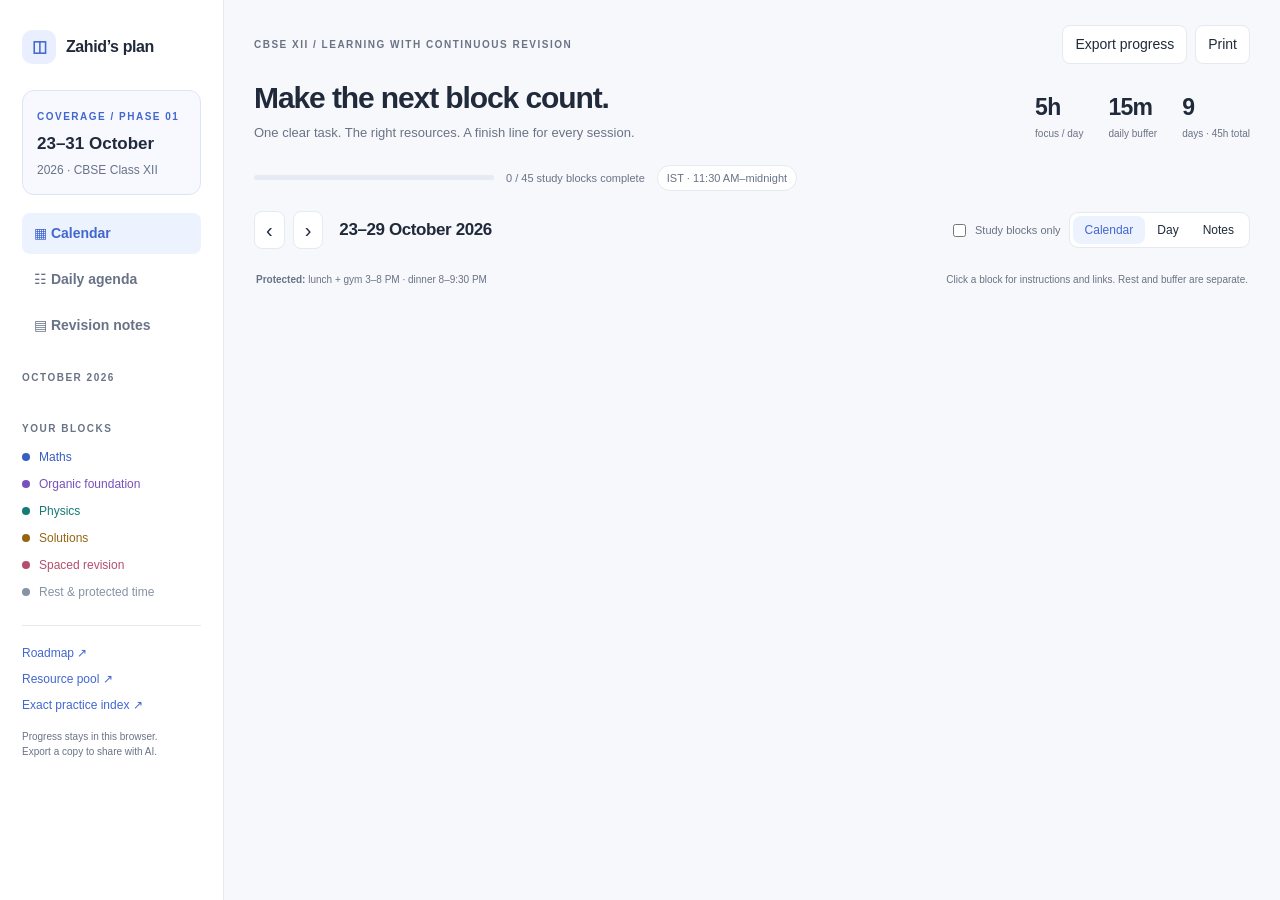
==== Planner/phase-01/planner.template.html @ 3dd1b8da "first commit" ====
<!doctype html>
<html lang="en">
<head>
<meta charset="utf-8"><meta name="viewport" content="width=device-width,initial-scale=1">
<meta name="color-scheme" content="light"><meta name="description" content="CBSE Class 12 Phase 1: a practical, resource-linked planner for 23–31 October 2026.">
<title>Phase 1 · 23–31 October · Zahid’s study planner</title>
<style>
:root{--bg:#f7f8fb;--paper:#fff;--ink:#202a3b;--muted:#697386;--line:#e5e9f0;--blue:#4267cf;--maths:#365ec3;--maths-bg:#edf2ff;--organic:#7750bb;--organic-bg:#f3edfd;--physics:#157b76;--physics-bg:#e8f5f2;--solutions:#966512;--solutions-bg:#fff5df;--revision:#b44e6c;--revision-bg:#fceef2;--rest-bg:#f3f5f8;--radius:14px}
*{box-sizing:border-box}body{margin:0;background:var(--bg);color:var(--ink);font:14px/1.5 -apple-system,BlinkMacSystemFont,"Segoe UI",sans-serif}button,input,textarea{font:inherit}button,a,input,textarea,summary{outline-offset:4px}button{cursor:pointer}button:disabled{cursor:default;opacity:.4}a{color:var(--blue)}button{border:1px solid var(--line);border-radius:8px;background:var(--paper);color:var(--ink);padding:8px 12px}button:hover{background:#f1f4fb}.icon{font-size:20px;line-height:1;padding:8px 11px}.primary{background:var(--blue);border-color:var(--blue);color:#fff}.primary:hover{background:#3356b9}.subtle{color:var(--muted);font-size:12px}.eyebrow{font-size:10px;font-weight:750;text-transform:uppercase;letter-spacing:1.5px}.pill{display:inline-flex;align-items:center;gap:6px;font-size:11px;border:1px solid var(--line);border-radius:20px;padding:4px 9px;background:#fff}.dot{display:inline-block;width:8px;height:8px;background:currentColor;border-radius:50%;flex:none}
.app{display:grid;grid-template-columns:224px minmax(0,1fr);min-height:100vh}.sidebar{padding:30px 22px 20px;background:var(--paper);border-right:1px solid var(--line);position:sticky;top:0;height:100vh;overflow:auto}.brand{display:flex;align-items:center;gap:10px;font-size:16px;font-weight:750;letter-spacing:-.4px}.brand-icon{display:grid;place-items:center;background:#e9efff;color:var(--blue);border-radius:10px;width:34px;height:34px}.phase-tag{margin:26px 0 18px;padding:14px;border:1px solid #dce4f8;border-radius:12px;background:#f7f9ff}.phase-tag strong{display:block;margin:5px 0 2px;font-size:17px}.nav{display:grid;gap:5px;margin-bottom:24px}.nav button{border:0;text-align:left;padding:10px 12px;color:var(--muted);font-weight:550}.nav button[aria-pressed=true]{color:var(--blue);background:#edf2ff}.days-mini{display:grid;grid-template-columns:repeat(3,1fr);gap:7px;margin:12px 0 24px}.days-mini button{font-size:13px;padding:7px 0}.days-mini button.selected{background:var(--blue);border-color:var(--blue);color:white}.days-mini small{display:block;font-size:9px;opacity:.75}.legend{display:grid;gap:9px;margin:12px 0 24px}.legend span{display:flex;align-items:center;gap:9px;font-size:12px}.sidebar-bottom{border-top:1px solid var(--line);padding-top:18px;display:grid;gap:8px}.sidebar-bottom a{font-size:12px;text-decoration:none}.sidebar .save-note{font-size:10px;color:var(--muted);margin-top:15px}
main{min-width:0;padding:25px 30px 30px}.topline{display:flex;align-items:center;justify-content:space-between;gap:12px}.top-actions{display:flex;gap:8px}.hero{display:flex;justify-content:space-between;align-items:flex-end;gap:24px;margin:16px 0 22px}.hero h1{font-size:30px;line-height:1.2;letter-spacing:-1.1px;margin:0 0 7px;font-weight:700}.hero p{margin:0;color:var(--muted);font-size:13px}.stats{display:flex;gap:25px;flex:none}.stat strong{font-size:23px;font-weight:650;letter-spacing:-.7px;display:block;line-height:1.2}.stat small{font-size:10px;color:var(--muted)}.progress-row{display:flex;align-items:center;gap:12px;margin:0 0 20px}.progress-track{height:5px;background:#e5eaf5;max-width:240px;flex:1;border-radius:6px;overflow:hidden}.progress-fill{height:100%;background:var(--blue);width:0;transition:width .2s}.progress-row span{font-size:11px;color:var(--muted)}
.toolbar{display:flex;justify-content:space-between;align-items:center;gap:12px;margin-bottom:12px;flex-wrap:wrap}.period-controls,.view-controls{display:flex;align-items:center;gap:8px}.period-title{font-size:17px;font-weight:650;letter-spacing:-.4px;margin:0 8px}.switch{display:flex;border:1px solid var(--line);border-radius:9px;padding:3px;background:#fff}.switch button{border:0;font-size:12px;padding:5px 12px;background:none}.switch button.active{background:#edf2ff;color:var(--blue)}.filter-label{font-size:11px;color:var(--muted);display:flex;align-items:center;gap:6px}.filter-label input{accent-color:var(--blue)}
.calendar{border:1px solid var(--line);border-radius:var(--radius);background:var(--paper);overflow:auto;max-height:calc(100vh - 249px);min-height:420px}.calendar-inner{min-width:1020px}.week-head{display:grid;grid-template-columns:94px repeat(var(--cols),minmax(130px,1fr));position:sticky;top:0;z-index:2;background:rgba(255,255,255,.98);border-bottom:1px solid var(--line)}.week-head>div{padding:12px 10px 11px;text-align:center;border-left:1px solid var(--line)}.week-head>div:first-child{border-left:0;font-size:10px;display:flex;flex-direction:column;justify-content:center;color:var(--muted)}.weekday{display:block;font-size:10px;text-transform:uppercase;letter-spacing:1px;color:var(--muted)}.date-button{border:0;padding:2px 8px;background:none;font-size:23px;line-height:1.3;font-weight:550}.date-button.selected{border-radius:50%;background:var(--blue);color:white}.day-focus{display:block;color:var(--muted);font-size:9px;margin-top:3px}.time-row{display:grid;grid-template-columns:94px repeat(var(--cols),minmax(130px,1fr));border-bottom:1px solid var(--line)}.time-row:last-child{border-bottom:0}.time-label{padding:12px 10px;font-size:10px;line-height:1.5;color:var(--muted);background:#fdfdfe}.time-label strong{display:block;font-weight:600;color:#45526a}.grid-cell{padding:5px;border-left:1px solid var(--line);min-width:0;display:flex}.event{width:100%;text-align:left;border:0;border-left:3px solid var(--event-color,#cbd2dd);background:var(--event-bg,var(--rest-bg));border-radius:7px;padding:9px 9px 8px;position:relative;display:flex;flex-direction:column;gap:4px;transition:box-shadow .12s,transform .12s;overflow:hidden}.event:hover{background:var(--event-bg);box-shadow:0 2px 10px #233c6c14;transform:translateY(-1px)}.event .event-label{font-size:8px;font-weight:800;letter-spacing:.7px;text-transform:uppercase;color:var(--event-color,#718096)}.event .event-title{font-size:11px;font-weight:650;line-height:1.4;display:-webkit-box;-webkit-line-clamp:2;-webkit-box-orient:vertical;overflow:hidden}.event .event-meta{font-size:9px;color:#637087;margin-top:auto}.event .state-dot{position:absolute;top:8px;right:7px;background:white;border-radius:50%;font-size:10px;width:16px;height:16px;display:grid;place-items:center;color:#157b76}.event.done{opacity:.64}.event.blocked{box-shadow:inset 0 0 0 1px #d48754}.study-row .grid-cell{min-height:102px}.break-row .grid-cell{min-height:37px}.break-row .event{padding:5px 8px;border-left-width:2px;justify-content:center}.break-row .event .event-title{font-size:10px;font-weight:500}.break-row .event-label,.break-row .event-meta{display:none}.protected-row .grid-cell{min-height:64px}.protected-row .event-title{font-size:10px;font-weight:500}.protected-row .event{padding:7px 8px}.offclock-row .grid-cell{min-height:47px}.offclock-row .event-label,.offclock-row .event-meta{display:none}.offclock-row .event-title{font-size:9px;font-weight:500}.offclock-row .event{padding:7px 8px;justify-content:center}.buffer-row .grid-cell{min-height:60px}.buffer-row .event-title{font-size:10px}.calendar-foot{display:flex;justify-content:space-between;gap:20px;color:var(--muted);font-size:10px;padding:11px 2px}.calendar-foot strong{font-weight:650}.empty{padding:45px;color:var(--muted);text-align:center}
.day-view{display:grid;grid-template-columns:minmax(0,1fr) 270px;gap:20px}.agenda{display:grid;gap:9px}.agenda-item{display:grid;grid-template-columns:112px minmax(0,1fr);align-items:stretch;gap:12px}.agenda-time{padding-top:14px;font-size:12px;color:var(--muted)}.agenda-item .event{min-height:75px;padding:14px 17px}.agenda-item .event-title{font-size:14px;-webkit-line-clamp:3}.agenda-item .event-label{font-size:9px}.agenda-item .event-meta{font-size:11px;margin-top:3px}.agenda-item .time-small{font-size:10px;display:block;margin-top:4px}.day-aside{align-self:start;position:sticky;top:20px;display:grid;gap:15px}.info-card{background:#fff;border:1px solid var(--line);border-radius:12px;padding:19px}.info-card h3{font-size:13px;margin:0 0 10px}.info-card p,.info-card li{font-size:12px;color:var(--muted)}.info-card p:last-child{margin-bottom:0}.info-card ul{padding-left:16px;margin:0}.info-card li{margin-bottom:8px}.daily-summary{padding:18px 20px;margin-bottom:15px;background:#edf2ff;border:1px solid #dce5ff;border-radius:12px;font-size:13px}.daily-summary strong{display:block;margin-bottom:4px}
.notes-intro{color:var(--muted);font-size:13px;max-width:800px;margin-bottom:20px}.note-grid{display:grid;grid-template-columns:repeat(2,minmax(0,1fr));gap:16px}.note-card{background:#fff;border:1px solid var(--line);border-radius:12px;padding:20px}.note-card h3{font-size:16px;margin:4px 0 12px}.note-card .prompt{font-size:13px;color:#4f5b70;background:#f8f9fc;border-left:3px solid #d6def0;padding:12px}.note-card details{margin-top:15px}.note-card summary{cursor:pointer;color:var(--blue);font-size:12px;font-weight:600}.note-card li{font-size:12px;margin-bottom:9px;line-height:1.65}.note-card ul{padding-left:18px}.note-card .note-source{font-size:11px}.note-card textarea{margin-top:14px;resize:vertical;width:100%;min-height:65px;border:1px solid var(--line);border-radius:8px;padding:10px;font-size:12px}.note-card label{display:block;font-size:11px;margin-top:15px;color:var(--muted)}.note-card label textarea{margin-top:5px}.notice{padding:11px 15px;border:1px solid #e3e8f1;border-radius:9px;background:#fafbfe;font-size:11px;color:var(--muted);margin-bottom:15px}
.overlay{position:fixed;inset:0;background:#15264250;z-index:10;display:none}.overlay.open{display:block}.drawer{position:absolute;right:0;top:0;bottom:0;width:min(540px,100%);background:#fff;box-shadow:-10px 0 45px #15264225;overflow-y:auto;padding:28px 30px}.drawer-top{display:flex;justify-content:space-between;align-items:center;gap:12px}.drawer h2{font-size:25px;line-height:1.25;letter-spacing:-.7px;margin:20px 0 9px}.drawer .when{font-size:12px;color:var(--muted);margin-bottom:23px}.section-title{font-size:10px;text-transform:uppercase;letter-spacing:1px;font-weight:800;color:#56647b;margin:22px 0 8px}.drawer p{font-size:13px;line-height:1.7;color:#4a576c;margin:0 0 10px}.task-check{display:flex;gap:10px;align-items:flex-start;padding:11px 0;border-bottom:1px solid #f0f2f6;font-size:13px;color:#435067;line-height:1.6}.task-check input{margin-top:4px;accent-color:var(--blue);flex:none}.task-check .step-label{font-size:10px;color:var(--muted);font-weight:700;display:block;margin-bottom:2px}.outcome{background:#eef6f1;border:1px solid #dcece2;border-radius:9px;padding:13px 15px;color:#345747;font-size:12px;line-height:1.7}.resource-links{display:grid;gap:7px}.resource-link{display:flex;justify-content:space-between;align-items:center;gap:12px;border:1px solid var(--line);border-radius:8px;padding:10px 12px;text-decoration:none;color:#3654a3;font-size:12px}.resource-link:hover{background:#f6f8ff}.resource-link small{font-size:9px;color:var(--muted)}.resource-link span:first-child{flex:1}.drawer textarea{width:100%;min-height:75px;border:1px solid var(--line);border-radius:8px;padding:11px;font-size:12px;resize:vertical}.drawer label.log-label{display:block;font-size:11px;color:var(--muted);margin:20px 0 6px}.drawer-actions{position:sticky;bottom:-28px;background:#fff;padding:18px 0 8px;display:flex;gap:8px;border-top:1px solid var(--line);margin-top:20px}.drawer-actions button{flex:1;font-size:12px}.hint{border-left:3px solid #d8e3f8;background:#f6f8fd;padding:11px 13px;font-size:11px;color:#5b6980;margin:15px 0}.buffer-task{padding:11px;background:#fff7e9;border:1px solid #f1dfb9;border-radius:8px;margin:12px 0;display:grid;gap:6px}.buffer-task strong{font-size:12px}.buffer-task button{font-size:11px;text-align:left}.toast{position:fixed;bottom:24px;left:50%;transform:translateX(-50%);background:#25324a;color:white;padding:10px 18px;border-radius:8px;font-size:12px;z-index:30;display:none}.print-view{display:none}
@media(min-width:1550px){main{padding:30px 40px}.calendar{max-height:calc(100vh - 265px)}.event .event-title{font-size:12px}.study-row .grid-cell{min-height:112px}}
@media(max-width:1100px){.app{grid-template-columns:184px minmax(0,1fr)}.sidebar{padding:25px 15px}main{padding:22px 20px}.hero h1{font-size:26px}.stats{gap:15px}.stat strong{font-size:21px}.day-view{grid-template-columns:1fr}.day-aside{position:static;grid-template-columns:repeat(2,1fr)}.note-grid{grid-template-columns:1fr}}
@media(max-width:720px){.app{display:block}.sidebar{height:auto;position:static;padding:15px 18px;border-right:0;border-bottom:1px solid var(--line);display:flex;align-items:center;justify-content:space-between;gap:15px}.brand{font-size:15px}.brand-icon{width:29px;height:29px}.phase-tag,.days-mini,.legend,.sidebar-bottom,.sidebar .save-note,.sidebar>.eyebrow{display:none}.nav{display:flex;margin:0;gap:3px}.nav button{font-size:11px;padding:8px}.nav button span{display:none}main{padding:20px 15px}.topline .eyebrow{font-size:9px;letter-spacing:1px}.top-actions button{font-size:10px;padding:6px 8px}.hero{align-items:flex-start;gap:10px;margin:15px 0}.hero h1{font-size:25px}.hero p{font-size:11px}.stats{gap:12px}.stats .stat:last-child{display:none}.stat strong{font-size:20px}.stat small{font-size:9px}.progress-row{margin-bottom:20px}.toolbar{gap:10px}.period-title{font-size:15px;margin:0 2px}.view-controls{width:100%;justify-content:space-between}.calendar{max-height:none;min-height:0}.calendar-foot{font-size:9px;gap:10px}.day-view{display:block}.day-aside{display:none}.agenda-item{grid-template-columns:82px minmax(0,1fr);gap:7px}.agenda-time{font-size:11px}.agenda-item .event{padding:12px;min-height:73px}.agenda-item .event-title{font-size:13px}.agenda-item .event-meta{font-size:10px}.daily-summary{font-size:12px;padding:14px}.drawer{padding:23px 20px}.drawer h2{font-size:23px}.drawer-actions{bottom:-23px}.note-card{padding:17px}}
@media print{body{background:white;font-size:10px}.app,.overlay,.toast{display:none!important}.print-view{display:block;padding:0}.print-day{page-break-before:always}.print-day:first-child{page-break-before:auto}.print-day h1{font-size:22px;margin:0 0 5px}.print-day h2{font-size:15px;margin:16px 0 5px}.print-slot{padding:8px 0;border-bottom:1px solid #ddd;break-inside:avoid}.print-slot h3{font-size:11px;margin:0 0 5px}.print-slot p{font-size:10px;margin:3px 0}.print-slot a{font-size:9px;word-break:break-all}.print-slot .print-links{font-size:9px}}
</style>
</head>
<body>
<div class="app">
 <aside class="sidebar">
  <div class="brand"><span class="brand-icon" aria-hidden="true">◫</span>Zahid’s plan</div>
  <div class="phase-tag"><span class="eyebrow" style="color:var(--blue)">Coverage / Phase 01</span><strong>23–31 October</strong><span class="subtle">2026 · CBSE Class XII</span></div>
  <nav class="nav" aria-label="Planner views"><button data-view="week" aria-pressed="true">▦ <span>Calendar</span></button><button data-view="day" aria-pressed="false">☷ <span>Daily agenda</span></button><button data-view="notes" aria-pressed="false">▤ <span>Revision notes</span></button></nav>
  <div class="eyebrow" style="color:var(--muted)">October 2026</div><div class="days-mini" id="miniDays"></div>
  <div class="eyebrow" style="color:var(--muted)">Your blocks</div><div class="legend"><span style="color:var(--maths)"><i class="dot"></i>Maths</span><span style="color:var(--organic)"><i class="dot"></i>Organic foundation</span><span style="color:var(--physics)"><i class="dot"></i>Physics</span><span style="color:var(--solutions)"><i class="dot"></i>Solutions</span><span style="color:var(--revision)"><i class="dot"></i>Spaced revision</span><span style="color:#8692a5"><i class="dot"></i>Rest & protected time</span></div>
  <div class="sidebar-bottom"><a href="ROADMAP.md" target="_blank">Roadmap ↗</a><a href="Resources/phase-01/RESOURCE_POOL.md" target="_blank">Resource pool ↗</a><a href="Resources/phase-01/practice-index.md" target="_blank">Exact practice index ↗</a></div>
  <div class="save-note">Progress stays in this browser.<br>Export a copy to share with AI.</div>
 </aside>
 <main>
  <div class="topline"><span class="eyebrow" style="color:var(--muted)">CBSE XII / Learning with continuous revision</span><div class="top-actions"><button id="exportProgress">Export progress</button><button id="printButton">Print</button></div></div>
  <div class="hero"><div><h1>Make the next block count.</h1><p>One clear task. The right resources. A finish line for every session.</p></div><div class="stats"><div class="stat"><strong>5h</strong><small>focus / day</small></div><div class="stat"><strong>15m</strong><small>daily buffer</small></div><div class="stat"><strong>9</strong><small>days · 45h total</small></div></div></div>
  <div class="progress-row"><div class="progress-track"><div class="progress-fill" id="progressFill"></div></div><span id="progressText">0 / 45 study blocks complete</span><span class="pill">IST · 11:30 AM–midnight</span></div>
  <div class="toolbar"><div class="period-controls"><button class="icon" id="prev" aria-label="Previous period">‹</button><button class="icon" id="next" aria-label="Next period">›</button><h2 class="period-title" id="periodTitle">23–29 October 2026</h2></div><div class="view-controls"><label class="filter-label"><input type="checkbox" id="studyOnly">Study blocks only</label><div class="switch" role="group" aria-label="View"><button data-view="week" class="active">Calendar</button><button data-view="day">Day</button><button data-view="notes">Notes</button></div></div></div>
  <div id="view"></div>
  <div class="calendar-foot"><span><strong>Protected:</strong> lunch + gym 3–8 PM · dinner 8–9:30 PM</span><span>Click a block for instructions and links. Rest and buffer are separate.</span></div>
 </main>
</div>
<div class="overlay" id="overlay"><section class="drawer" role="dialog" aria-modal="true" aria-labelledby="drawerTitle" tabindex="-1" id="drawer"></section></div>
<div class="toast" id="toast" role="status" aria-live="polite"></div><div class="print-view" id="printView"></div>
<script id="plannerData" type="application/json">__PLANNER_DATA__</script>
<script>
'use strict';
const DATA=JSON.parse(document.getElementById('plannerData').textContent);
const $=s=>document.querySelector(s),$$=s=>[...document.querySelectorAll(s)];
const esc=s=>String(s??'').replace(/[&<>"']/g,c=>({'&':'&amp;','<':'&lt;','>':'&gt;','"':'&quot;',"'":'&#39;'}[c]));
const STORE='zahid-phase01-v1';let saved={};try{saved=JSON.parse(localStorage.getItem(STORE)||'{}')}catch{}
let view=innerWidth<721?'day':'week',dayIndex=0,week=0,currentSlot=null,returnFocus=null;
const subjects={maths:{label:'Study · Maths',color:'var(--maths)',bg:'var(--maths-bg)'},organic:{label:'Study · Organic',color:'var(--organic)',bg:'var(--organic-bg)'},physics:{label:'Study · Physics',color:'var(--physics)',bg:'var(--physics-bg)'},solutions:{label:'Study · Solutions',color:'var(--solutions)',bg:'var(--solutions-bg)'},revision:{label:'Study · Revision',color:'var(--revision)',bg:'var(--revision-bg)'},rest:{label:'Rest',color:'#8793a6',bg:'#f3f5f8'},personal:{label:'Lunch + gym',color:'#8692a5',bg:'#f1f3f6'},dinner:{label:'Dinner',color:'#8692a5',bg:'#f1f3f6'},offclock:{label:'Off-clock',color:'#abb3c2',bg:'#f8f9fb'},buffer:{label:'Buffer / rest',color:'#9a8158',bg:'#fbf5ea'}};
const allSlots=DATA.days.flatMap(d=>d.slots),studySlots=allSlots.filter(s=>s.kind==='study');
function state(id){return saved[id]||{}}
function persist(){try{localStorage.setItem(STORE,JSON.stringify(saved))}catch{toast('Browser saving is unavailable. Export progress before closing.')}}
function toast(s){$('#toast').textContent=s;$('#toast').style.display='block';clearTimeout(toast.timer);toast.timer=setTimeout(()=>$('#toast').style.display='none',2700)}
function clock(t){if(t==='24:00')return'12:00 AM';const[h,m]=t.split(':').map(Number);return`${h%12||12}:${String(m).padStart(2,'0')} ${h>=12?'PM':'AM'}`}
function shortClock(t){if(t==='24:00')return'12 AM';const[h,m]=t.split(':').map(Number);return`${h%12||12}${m?':'+String(m).padStart(2,'0'):''} ${h>=12?'PM':'AM'}`}
function dateLabel(iso,opts={weekday:'long',day:'numeric',month:'long'}){return new Date(iso+'T12:00:00+05:30').toLocaleDateString('en-IN',{...opts,timeZone:'Asia/Kolkata'})}
function css(s){const p=subjects[s.subject]||subjects.rest;return`--event-color:${p.color};--event-bg:${p.bg}`}
function eventButton(s,agenda=false){const st=state(s.id),p=subjects[s.subject]||subjects.rest,done=st.status==='done',blocked=st.status==='blocked';return`<button class="event ${done?'done':''} ${blocked?'blocked':''}" style="${css(s)}" data-slot="${esc(s.id)}" aria-label="${esc(dateLabel(s.date)+', '+clock(s.start)+' to '+clock(s.end)+', '+p.label+', '+s.title)}"><span class="event-label">${p.label}</span><span class="event-title">${esc(s.title)}</span><span class="event-meta">${s.duration_minutes} min${s.kind==='study'?' · '+(s.subject==='revision'?'recall + questions':'learn + practice'):s.kind==='buffer'?' · optional':' · protected'}</span>${done?'<span class="state-dot" aria-label="Complete">✓</span>':blocked?'<span class="state-dot" style="color:#bb742c" aria-label="Needs repair">!</span>':''}</button>`}
function render(){
 $$('#miniDays button').forEach((b,i)=>b.classList.toggle('selected',i===dayIndex));
 $$('[data-view]').forEach(b=>{b.classList.toggle('active',b.dataset.view===view);if(b.closest('.nav'))b.setAttribute('aria-pressed',String(b.dataset.view===view))});
 const count=studySlots.filter(s=>state(s.id).status==='done').length;$('#progressText').textContent=`${count} / 45 study blocks complete`;$('#progressFill').style.width=(count/45*100)+'%';
 $('#studyOnly').closest('label').style.visibility=view==='notes'?'hidden':'visible';
 if(view==='week')renderWeek();else if(view==='day')renderDay();else renderNotes();
 $('#prev').disabled=view==='notes'||(view==='week'?week===0:dayIndex===0);$('#next').disabled=view==='notes'||(view==='week'?week===1:dayIndex===8);
}
function renderWeek(){const days=week===0?DATA.days.slice(0,7):DATA.days.slice(7);$('#periodTitle').textContent=week===0?'23–29 October 2026':'30–31 October 2026';let h=`<div class="calendar"><div class="calendar-inner" style="--cols:${days.length};${days.length===2?'min-width:520px':''}"><div class="week-head"><div>OCTOBER<span>IST · +05:30</span></div>`;
 for(const d of days)h+=`<div><span class="weekday">${d.weekday}</span><button class="date-button ${DATA.days[dayIndex].date===d.date?'selected':''}" data-day="${d.day_number-1}">${d.date.slice(-2)}</button><span class="day-focus">Day ${d.day_number} · 5h focus</span></div>`;h+='</div>';
 DATA.routine.forEach((r,i)=>{if($('#studyOnly').checked&&r.kind!=='study')return;let cls=r.kind==='study'?'study-row':r.kind==='rest'?'break-row':r.kind==='offclock'?'offclock-row':r.kind==='buffer'?'buffer-row':'protected-row';h+=`<div class="time-row ${cls}"><div class="time-label"><strong>${shortClock(r.start)}</strong>${shortClock(r.end)}</div>`;for(const d of days)h+=`<div class="grid-cell">${eventButton(d.slots[i])}</div>`;h+='</div>'});$('#view').innerHTML=h+'</div></div><div class="subtle" style="margin-top:8px;font-size:10px">Compact routine view · long personal blocks are condensed so the whole day is visible.</div>'}
function renderDay(){const d=DATA.days[dayIndex];$('#periodTitle').textContent=dateLabel(d.date,{weekday:'short',day:'numeric',month:'long'});const count=d.slots.filter(s=>s.kind==='study'&&state(s.id).status==='done').length;let h=`<div class="daily-summary"><strong>Day ${d.day_number} / 9 · ${count} of 5 study blocks complete</strong>Start at 11:30 AM. Finish by midnight. Protected afternoon and dinner stay clear.</div><div class="day-view"><div class="agenda">`;
 for(const s of d.slots){if($('#studyOnly').checked&&s.kind!=='study')continue;h+=`<div class="agenda-item"><div class="agenda-time">${clock(s.start)}<span class="time-small">to ${clock(s.end)}</span></div>${eventButton(s,true)}</div>`}
 h+=`</div><aside class="day-aside"><div class="info-card"><h3>Today’s finish lines</h3><ul>${d.slots.filter(s=>s.kind==='study'&&s.subject!=='revision').map(s=>`<li><strong>${esc(subjects[s.subject].label.replace('Study · ',''))}</strong><br>${esc(s.title)}</li>`).join('')}</ul></div><div class="info-card"><h3>When a question stalls</h3><p>After about 4 minutes, write your attempted step. Check one relevant NCERT worked example, then retry. Still stuck? Mark “Needs repair” with the exact question number.</p><p>The final 15 minutes are a buffer. If no repair is flagged, rest.</p></div></aside></div>`;$('#view').innerHTML=h}
function renderNotes(){ $('#periodTitle').textContent='Recall first. Check second.';$('#view').innerHTML=`<p class="notes-intro">Ten concise AI-maintained starter cards. Personal corrections are separate from the reference facts. Test yourself with the prompt, reveal the card, then check the linked NCERT chapter when a step is unclear.</p><div class="notice">Corrections you type are saved in this browser. Export progress so AI can incorporate your reported mistakes into the maintained notes. No mastery is assumed from opening a card.</div><div class="note-grid">${DATA.notes.map(n=>`<article class="note-card" id="note-${n.id}"><span class="eyebrow" style="color:var(--muted)">${esc(n.subject)}</span><h3>${esc(n.title)}</h3><div class="prompt">${esc(n.prompt)}</div><details><summary>Reveal revision card</summary><ul>${n.points.map(p=>'<li>'+esc(p)+'</li>').join('')}</ul><a class="note-source" href="${esc(encodeURI(n.source))}" target="_blank" rel="noopener">Check original NCERT chapter ↗</a></details><label>Personal correction / question to ask AI<textarea data-note="${n.id}" placeholder="Optional: one mistake, the corrected rule, or a question number.">${esc(state('note-'+n.id).text||'')}</textarea></label></article>`).join('')}</div>`}
function resourceLinks(s){let links=s.resources||[];const seen=new Set();links=links.filter(r=>{if(seen.has(r.url))return false;seen.add(r.url);return true});return links.map(r=>`<a class="resource-link" href="${esc(encodeURI(r.url))}" target="_blank" rel="noopener"><span>${esc(r.label)}</span><small>${r.url.startsWith('http')?'WEB':'SAVED FILE'}</small><span aria-hidden="true">↗</span></a>`).join('')}
function openSlot(id){currentSlot=allSlots.find(s=>s.id===id);if(!currentSlot)return;returnFocus=document.activeElement;const s=currentSlot,p=subjects[s.subject]||subjects.rest,st=state(id),study=s.kind==='study';let h=`<div class="drawer-top"><span class="pill" style="color:${p.color}">${p.label}</span><button class="icon" id="closeDrawer" aria-label="Close details">×</button></div><h2 id="drawerTitle">${esc(s.title)}</h2><div class="when">${dateLabel(s.date)} · ${clock(s.start)}–${clock(s.end)} · ${s.duration_minutes} minutes · IST</div>`;
 if(study){const steps=[['Learn / recall',s.learn],['Independent practice',s.practice],['Check & finish',s.output]];h+=steps.map(([label,text],i)=>`<label class="task-check"><input type="checkbox" data-step="${i}" ${st.steps?.[i]?'checked':''}><span><span class="step-label">${label}</span>${esc(text)}</span></label>`).join('');
 if(s.video)h+=`<div class="hint"><strong>Video use:</strong> ${esc(s.video_instruction)}<br><br>Book attempts and checking take priority over completing every minute of a lecture. Resume unfinished explanations only when they help an unresolved concept.</div>`;
 if(s.subject==='revision')h+=`<div class="section-title">Recall before opening these cards</div><div class="resource-links">${s.note_ids.slice(0,6).map(id=>`<button class="resource-link" data-open-note="${id}"><span>${esc(DATA.notes.find(n=>n.id===id).title)}</span><span>↗</span></button>`).join('')}</div>`;
 h+=`<div class="section-title">Open exactly what you need</div><div class="resource-links">${resourceLinks(s)}</div><div class="hint">Attempt before checking. For actual board PYQs, no official answer key is stored here; use NCERT and independently checked working. Official SQP links include the matching marking scheme.</div><label class="log-label" for="slotLog">Optional · unfinished step / correction</label><textarea id="slotLog" placeholder="e.g. Ex. 5.3 Q5: forgot dy/dx on y²; reattempt.">${esc(st.log||'')}</textarea><div class="drawer-actions"><button id="markRepair">${st.status==='blocked'?'Repair flagged':'Needs repair'}</button><button id="markDone" class="primary">${st.status==='done'?'Mark unfinished':'Mark complete'}</button></div>`
 }else{h+=`<p>${esc(s.learn)}</p><div class="outcome">${esc(s.output)}</div>`;if(s.kind==='buffer'){const flagged=DATA.days.find(d=>d.date===s.date).slots.filter(x=>state(x.id).status==='blocked').sort((a,b)=>['organic','maths','physics','solutions','revision'].indexOf(a.subject)-['organic','maths','physics','solutions','revision'].indexOf(b.subject));h+=`<div class="section-title">Today’s repair queue</div>${flagged.length?flagged.map(x=>`<div class="buffer-task"><strong>${esc(x.title)}</strong><span class="subtle">${esc(state(x.id).log||'Return to the first unchecked step in this block.')}</span><button data-slot="${x.id}">Open task and resources ↗</button></div>`).join(''):'<p>No task is marked “Needs repair”. If today’s work is complete, this block is rest. If it is not, flag the unfinished step in its study block first.</p>'}`}}
 $('#drawer').innerHTML=h;$('#overlay').classList.add('open');document.body.style.overflow='hidden';$('#closeDrawer').focus();}
function closeDrawer(){const wasOpen=$('#overlay').classList.contains('open');$('#overlay').classList.remove('open');document.body.style.overflow='';currentSlot=null;if(wasOpen&&returnFocus?.isConnected)returnFocus.focus()}
function updateStatus(status){if(!currentSlot)return;const id=currentSlot.id;saved[id]={...state(id),status:state(id).status===status?'pending':status};persist();render();openSlot(id);toast(status==='done'?'Progress saved.':'Repair flagged for the buffer.')}
document.addEventListener('click',e=>{const slot=e.target.closest('[data-slot]');if(slot){openSlot(slot.dataset.slot);return}const v=e.target.closest('[data-view]');if(v){view=v.dataset.view;render();return}const d=e.target.closest('[data-day]');if(d){dayIndex=Number(d.dataset.day);week=dayIndex<7?0:1;view='day';render();return}const n=e.target.closest('[data-open-note]');if(n){closeDrawer();view='notes';render();document.getElementById('note-'+n.dataset.openNote).scrollIntoView({behavior:'smooth',block:'center'});return}if(e.target.closest('#closeDrawer'))closeDrawer();if(e.target.closest('#markDone'))updateStatus('done');if(e.target.closest('#markRepair'))updateStatus('blocked')});
$('#overlay').addEventListener('click',e=>{if(e.target===$('#overlay'))closeDrawer()});
document.addEventListener('keydown',e=>{if(e.key==='Escape')closeDrawer();if(e.key==='Tab'&&$('#overlay').classList.contains('open')){const focusables=$$('#drawer button,#drawer a,#drawer input,#drawer textarea');const first=focusables[0],last=focusables.at(-1);if(e.shiftKey&&document.activeElement===first){e.preventDefault();last.focus()}else if(!e.shiftKey&&document.activeElement===last){e.preventDefault();first.focus()}}});
document.addEventListener('change',e=>{if(e.target.matches('[data-step]')&&currentSlot){const id=currentSlot.id;const steps={...(state(id).steps||{}),[e.target.dataset.step]:e.target.checked};saved[id]={...state(id),steps};persist()}});
document.addEventListener('input',e=>{if(e.target.id==='slotLog'&&currentSlot){saved[currentSlot.id]={...state(currentSlot.id),log:e.target.value};persist()}if(e.target.matches('[data-note]')){saved['note-'+e.target.dataset.note]={text:e.target.value};persist()}});
$('#prev').onclick=()=>{if(view==='week'){week=0;dayIndex=Math.min(dayIndex,6)}else if(view==='day')dayIndex=Math.max(0,dayIndex-1);render()};$('#next').onclick=()=>{if(view==='week'){week=1;dayIndex=Math.max(dayIndex,7)}else if(view==='day')dayIndex=Math.min(8,dayIndex+1);render()};$('#studyOnly').onchange=render;
$('#miniDays').innerHTML=DATA.days.map((d,i)=>`<button data-day="${i}" class="${i===0?'selected':''}"><small>${d.weekday}</small>${d.date.slice(-2)}</button>`).join('');
$('#exportProgress').onclick=()=>{const payload={phase:DATA.phase,dates:[DATA.start,DATA.end],timezone:DATA.timezone,exported_at:new Date().toISOString(),progress:saved};const b=new Blob([JSON.stringify(payload,null,2)],{type:'application/json'});const a=document.createElement('a');a.href=URL.createObjectURL(b);a.download='phase-01-progress.json';a.click();setTimeout(()=>URL.revokeObjectURL(a.href),1000);toast('Progress exported. Keep this file for AI updates.')};
function buildPrint(){ $('#printView').innerHTML=DATA.days.map(d=>`<section class="print-day"><h1>Phase 1 · ${dateLabel(d.date)}</h1><p>5h study · 15m buffer · IST. No study before 11:30 AM or after midnight.</p>${d.slots.map(s=>`<div class="print-slot"><h3>${clock(s.start)}–${clock(s.end)} · ${esc(subjects[s.subject].label)} · ${esc(s.title)}</h3><p>${esc(s.learn)}</p>${s.practice?'<p><strong>Practice:</strong> '+esc(s.practice)+'</p>':''}<p><strong>Finish:</strong> ${esc(s.output)}</p><div class="print-links">${s.resources.map(r=>`<a href="${esc(encodeURI(r.url))}">${esc(r.label)}</a>`).join(' · ')}</div></div>`).join('')}</section>`).join('')}
$('#printButton').onclick=()=>{buildPrint();window.print()};render();
window.__planner={data:DATA,get view(){return view},openSlot,closeDrawer,setView(v){view=v;render()},setDay(i){dayIndex=i;week=i<7?0:1;view='day';render()},get progress(){return saved}};
</script>
</body>
</html>
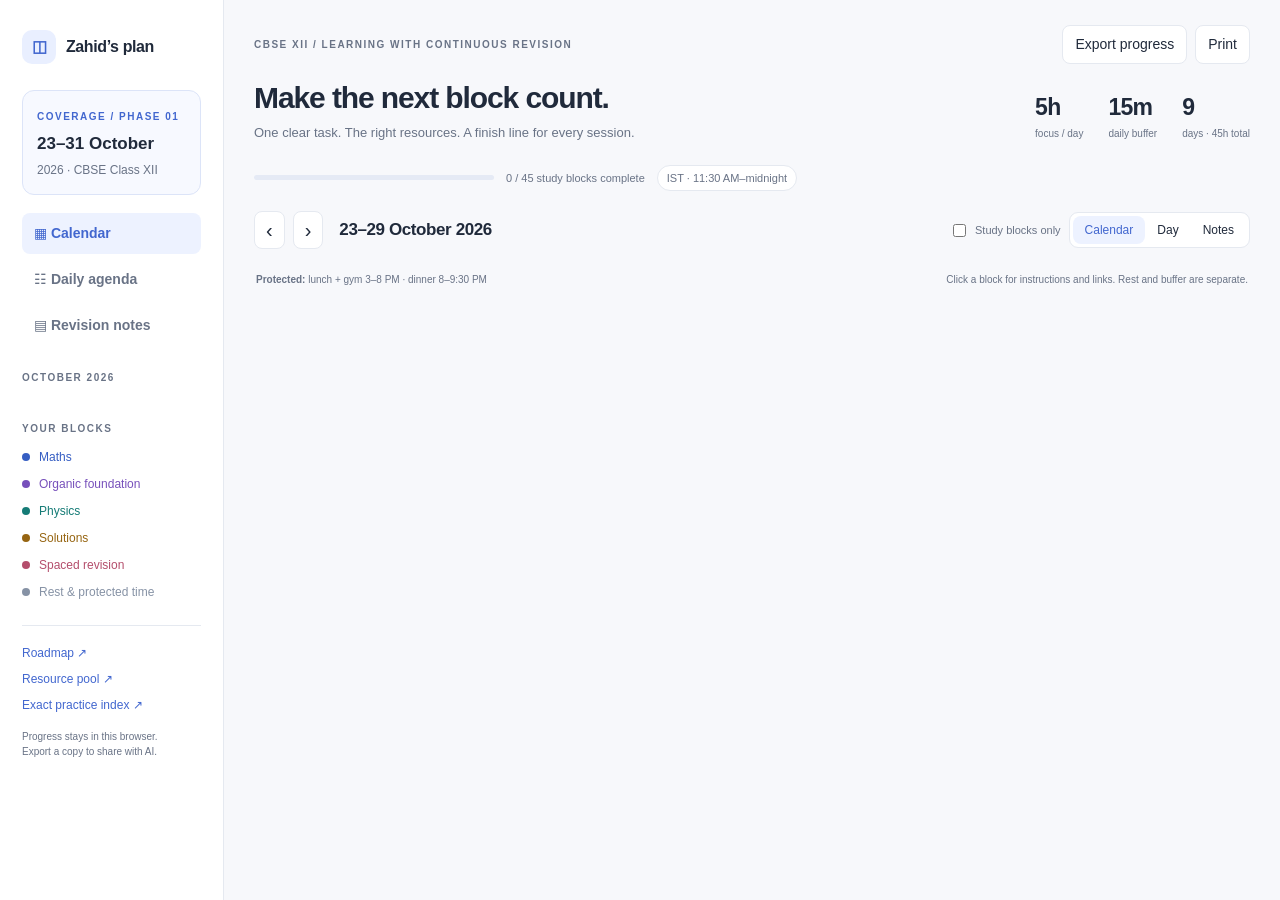
==== commit 4cf5defa: "made phase 1 planner" ====
--- a/Planner/phase-01/planner.template.html
+++ b/Planner/phase-01/planner.template.html
@@ -14,6 +14,7 @@
 .day-view{display:grid;grid-template-columns:minmax(0,1fr) 270px;gap:20px}.agenda{display:grid;gap:9px}.agenda-item{display:grid;grid-template-columns:112px minmax(0,1fr);align-items:stretch;gap:12px}.agenda-time{padding-top:14px;font-size:12px;color:var(--muted)}.agenda-item .event{min-height:75px;padding:14px 17px}.agenda-item .event-title{font-size:14px;-webkit-line-clamp:3}.agenda-item .event-label{font-size:9px}.agenda-item .event-meta{font-size:11px;margin-top:3px}.agenda-item .time-small{font-size:10px;display:block;margin-top:4px}.day-aside{align-self:start;position:sticky;top:20px;display:grid;gap:15px}.info-card{background:#fff;border:1px solid var(--line);border-radius:12px;padding:19px}.info-card h3{font-size:13px;margin:0 0 10px}.info-card p,.info-card li{font-size:12px;color:var(--muted)}.info-card p:last-child{margin-bottom:0}.info-card ul{padding-left:16px;margin:0}.info-card li{margin-bottom:8px}.daily-summary{padding:18px 20px;margin-bottom:15px;background:#edf2ff;border:1px solid #dce5ff;border-radius:12px;font-size:13px}.daily-summary strong{display:block;margin-bottom:4px}
 .notes-intro{color:var(--muted);font-size:13px;max-width:800px;margin-bottom:20px}.note-grid{display:grid;grid-template-columns:repeat(2,minmax(0,1fr));gap:16px}.note-card{background:#fff;border:1px solid var(--line);border-radius:12px;padding:20px}.note-card h3{font-size:16px;margin:4px 0 12px}.note-card .prompt{font-size:13px;color:#4f5b70;background:#f8f9fc;border-left:3px solid #d6def0;padding:12px}.note-card details{margin-top:15px}.note-card summary{cursor:pointer;color:var(--blue);font-size:12px;font-weight:600}.note-card li{font-size:12px;margin-bottom:9px;line-height:1.65}.note-card ul{padding-left:18px}.note-card .note-source{font-size:11px}.note-card textarea{margin-top:14px;resize:vertical;width:100%;min-height:65px;border:1px solid var(--line);border-radius:8px;padding:10px;font-size:12px}.note-card label{display:block;font-size:11px;margin-top:15px;color:var(--muted)}.note-card label textarea{margin-top:5px}.notice{padding:11px 15px;border:1px solid #e3e8f1;border-radius:9px;background:#fafbfe;font-size:11px;color:var(--muted);margin-bottom:15px}
 .overlay{position:fixed;inset:0;background:#15264250;z-index:10;display:none}.overlay.open{display:block}.drawer{position:absolute;right:0;top:0;bottom:0;width:min(540px,100%);background:#fff;box-shadow:-10px 0 45px #15264225;overflow-y:auto;padding:28px 30px}.drawer-top{display:flex;justify-content:space-between;align-items:center;gap:12px}.drawer h2{font-size:25px;line-height:1.25;letter-spacing:-.7px;margin:20px 0 9px}.drawer .when{font-size:12px;color:var(--muted);margin-bottom:23px}.section-title{font-size:10px;text-transform:uppercase;letter-spacing:1px;font-weight:800;color:#56647b;margin:22px 0 8px}.drawer p{font-size:13px;line-height:1.7;color:#4a576c;margin:0 0 10px}.task-check{display:flex;gap:10px;align-items:flex-start;padding:11px 0;border-bottom:1px solid #f0f2f6;font-size:13px;color:#435067;line-height:1.6}.task-check input{margin-top:4px;accent-color:var(--blue);flex:none}.task-check .step-label{font-size:10px;color:var(--muted);font-weight:700;display:block;margin-bottom:2px}.outcome{background:#eef6f1;border:1px solid #dcece2;border-radius:9px;padding:13px 15px;color:#345747;font-size:12px;line-height:1.7}.resource-links{display:grid;gap:7px}.resource-link{display:flex;justify-content:space-between;align-items:center;gap:12px;border:1px solid var(--line);border-radius:8px;padding:10px 12px;text-decoration:none;color:#3654a3;font-size:12px}.resource-link:hover{background:#f6f8ff}.resource-link small{font-size:9px;color:var(--muted)}.resource-link span:first-child{flex:1}.drawer textarea{width:100%;min-height:75px;border:1px solid var(--line);border-radius:8px;padding:11px;font-size:12px;resize:vertical}.drawer label.log-label{display:block;font-size:11px;color:var(--muted);margin:20px 0 6px}.drawer-actions{position:sticky;bottom:-28px;background:#fff;padding:18px 0 8px;display:flex;gap:8px;border-top:1px solid var(--line);margin-top:20px}.drawer-actions button{flex:1;font-size:12px}.hint{border-left:3px solid #d8e3f8;background:#f6f8fd;padding:11px 13px;font-size:11px;color:#5b6980;margin:15px 0}.buffer-task{padding:11px;background:#fff7e9;border:1px solid #f1dfb9;border-radius:8px;margin:12px 0;display:grid;gap:6px}.buffer-task strong{font-size:12px}.buffer-task button{font-size:11px;text-align:left}.toast{position:fixed;bottom:24px;left:50%;transform:translateX(-50%);background:#25324a;color:white;padding:10px 18px;border-radius:8px;font-size:12px;z-index:30;display:none}.print-view{display:none}
+.budget{display:grid;grid-template-columns:1fr auto;gap:5px 15px;border:1px solid var(--line);border-radius:9px;padding:12px 14px;margin:0 0 17px;font-size:11px;color:#637087}.budget strong{color:#354868;font-weight:650}.carry{font-size:11px;background:#fff7e9;border:1px solid #efdfbe;border-radius:8px;padding:10px 12px;margin:12px 0;color:#755b2b}
 @media(min-width:1550px){main{padding:30px 40px}.calendar{max-height:calc(100vh - 265px)}.event .event-title{font-size:12px}.study-row .grid-cell{min-height:112px}}
 @media(max-width:1100px){.app{grid-template-columns:184px minmax(0,1fr)}.sidebar{padding:25px 15px}main{padding:22px 20px}.hero h1{font-size:26px}.stats{gap:15px}.stat strong{font-size:21px}.day-view{grid-template-columns:1fr}.day-aside{position:static;grid-template-columns:repeat(2,1fr)}.note-grid{grid-template-columns:1fr}}
 @media(max-width:720px){.app{display:block}.sidebar{height:auto;position:static;padding:15px 18px;border-right:0;border-bottom:1px solid var(--line);display:flex;align-items:center;justify-content:space-between;gap:15px}.brand{font-size:15px}.brand-icon{width:29px;height:29px}.phase-tag,.days-mini,.legend,.sidebar-bottom,.sidebar .save-note,.sidebar>.eyebrow{display:none}.nav{display:flex;margin:0;gap:3px}.nav button{font-size:11px;padding:8px}.nav button span{display:none}main{padding:20px 15px}.topline .eyebrow{font-size:9px;letter-spacing:1px}.top-actions button{font-size:10px;padding:6px 8px}.hero{align-items:flex-start;gap:10px;margin:15px 0}.hero h1{font-size:25px}.hero p{font-size:11px}.stats{gap:12px}.stats .stat:last-child{display:none}.stat strong{font-size:20px}.stat small{font-size:9px}.progress-row{margin-bottom:20px}.toolbar{gap:10px}.period-title{font-size:15px;margin:0 2px}.view-controls{width:100%;justify-content:space-between}.calendar{max-height:none;min-height:0}.calendar-foot{font-size:9px;gap:10px}.day-view{display:block}.day-aside{display:none}.agenda-item{grid-template-columns:82px minmax(0,1fr);gap:7px}.agenda-time{font-size:11px}.agenda-item .event{padding:12px;min-height:73px}.agenda-item .event-title{font-size:13px}.agenda-item .event-meta{font-size:10px}.daily-summary{font-size:12px;padding:14px}.drawer{padding:23px 20px}.drawer h2{font-size:23px}.drawer-actions{bottom:-23px}.note-card{padding:17px}}
@@ -76,14 +77,16 @@
  h+=`</div><aside class="day-aside"><div class="info-card"><h3>Today’s finish lines</h3><ul>${d.slots.filter(s=>s.kind==='study'&&s.subject!=='revision').map(s=>`<li><strong>${esc(subjects[s.subject].label.replace('Study · ',''))}</strong><br>${esc(s.title)}</li>`).join('')}</ul></div><div class="info-card"><h3>When a question stalls</h3><p>After about 4 minutes, write your attempted step. Check one relevant NCERT worked example, then retry. Still stuck? Mark “Needs repair” with the exact question number.</p><p>The final 15 minutes are a buffer. If no repair is flagged, rest.</p></div></aside></div>`;$('#view').innerHTML=h}
 function renderNotes(){ $('#periodTitle').textContent='Recall first. Check second.';$('#view').innerHTML=`<p class="notes-intro">Ten concise AI-maintained starter cards. Personal corrections are separate from the reference facts. Test yourself with the prompt, reveal the card, then check the linked NCERT chapter when a step is unclear.</p><div class="notice">Corrections you type are saved in this browser. Export progress so AI can incorporate your reported mistakes into the maintained notes. No mastery is assumed from opening a card.</div><div class="note-grid">${DATA.notes.map(n=>`<article class="note-card" id="note-${n.id}"><span class="eyebrow" style="color:var(--muted)">${esc(n.subject)}</span><h3>${esc(n.title)}</h3><div class="prompt">${esc(n.prompt)}</div><details><summary>Reveal revision card</summary><ul>${n.points.map(p=>'<li>'+esc(p)+'</li>').join('')}</ul><a class="note-source" href="${esc(encodeURI(n.source))}" target="_blank" rel="noopener">Check original NCERT chapter ↗</a></details><label>Personal correction / question to ask AI<textarea data-note="${n.id}" placeholder="Optional: one mistake, the corrected rule, or a question number.">${esc(state('note-'+n.id).text||'')}</textarea></label></article>`).join('')}</div>`}
 function resourceLinks(s){let links=s.resources||[];const seen=new Set();links=links.filter(r=>{if(seen.has(r.url))return false;seen.add(r.url);return true});return links.map(r=>`<a class="resource-link" href="${esc(encodeURI(r.url))}" target="_blank" rel="noopener"><span>${esc(r.label)}</span><small>${r.url.startsWith('http')?'WEB':'SAVED FILE'}</small><span aria-hidden="true">↗</span></a>`).join('')}
-function openSlot(id){currentSlot=allSlots.find(s=>s.id===id);if(!currentSlot)return;returnFocus=document.activeElement;const s=currentSlot,p=subjects[s.subject]||subjects.rest,st=state(id),study=s.kind==='study';let h=`<div class="drawer-top"><span class="pill" style="color:${p.color}">${p.label}</span><button class="icon" id="closeDrawer" aria-label="Close details">×</button></div><h2 id="drawerTitle">${esc(s.title)}</h2><div class="when">${dateLabel(s.date)} · ${clock(s.start)}–${clock(s.end)} · ${s.duration_minutes} minutes · IST</div>`;
+function openSlot(id){currentSlot=allSlots.find(s=>s.id===id);if(!currentSlot)return;if(!$('#overlay').classList.contains('open'))returnFocus=document.activeElement;const s=currentSlot,p=subjects[s.subject]||subjects.rest,st=state(id),study=s.kind==='study';let h=`<div class="drawer-top"><span class="pill" style="color:${p.color}">${p.label}</span><button class="icon" id="closeDrawer" aria-label="Close details">×</button></div><h2 id="drawerTitle">${esc(s.title)}</h2><div class="when">${dateLabel(s.date)} · ${clock(s.start)}–${clock(s.end)} · ${s.duration_minutes} minutes · IST</div>`;
+ if(s.budget)h+=`<div class="budget">${s.budget.map(([name,min])=>`<span>${esc(name)}</span><strong>${min} min</strong>`).join('')}</div>`;
+ if(study&&s.subject!=='revision'){const past=allSlots.find(x=>x.kind==='study'&&x.subject===s.subject&&x.date<s.date&&state(x.id).status==='blocked');if(past)h+=`<div class="carry"><strong>Carry-in from ${dateLabel(past.date,{day:'numeric',month:'short'})}:</strong> ${esc(state(past.id).log||past.title)}. Begin here, using today’s explanation time first. If the remaining new work cannot fit, flag it for replanning.<br><button data-slot="${past.id}" style="margin-top:8px;font-size:11px">Open unfinished task ↗</button></div>`}
  if(study){const steps=[['Learn / recall',s.learn],['Independent practice',s.practice],['Check & finish',s.output]];h+=steps.map(([label,text],i)=>`<label class="task-check"><input type="checkbox" data-step="${i}" ${st.steps?.[i]?'checked':''}><span><span class="step-label">${label}</span>${esc(text)}</span></label>`).join('');
  if(s.video)h+=`<div class="hint"><strong>Video use:</strong> ${esc(s.video_instruction)}<br><br>Book attempts and checking take priority over completing every minute of a lecture. Resume unfinished explanations only when they help an unresolved concept.</div>`;
  if(s.subject==='revision')h+=`<div class="section-title">Recall before opening these cards</div><div class="resource-links">${s.note_ids.slice(0,6).map(id=>`<button class="resource-link" data-open-note="${id}"><span>${esc(DATA.notes.find(n=>n.id===id).title)}</span><span>↗</span></button>`).join('')}</div>`;
  h+=`<div class="section-title">Open exactly what you need</div><div class="resource-links">${resourceLinks(s)}</div><div class="hint">Attempt before checking. For actual board PYQs, no official answer key is stored here; use NCERT and independently checked working. Official SQP links include the matching marking scheme.</div><label class="log-label" for="slotLog">Optional · unfinished step / correction</label><textarea id="slotLog" placeholder="e.g. Ex. 5.3 Q5: forgot dy/dx on y²; reattempt.">${esc(st.log||'')}</textarea><div class="drawer-actions"><button id="markRepair">${st.status==='blocked'?'Repair flagged':'Needs repair'}</button><button id="markDone" class="primary">${st.status==='done'?'Mark unfinished':'Mark complete'}</button></div>`
- }else{h+=`<p>${esc(s.learn)}</p><div class="outcome">${esc(s.output)}</div>`;if(s.kind==='buffer'){const flagged=DATA.days.find(d=>d.date===s.date).slots.filter(x=>state(x.id).status==='blocked').sort((a,b)=>['organic','maths','physics','solutions','revision'].indexOf(a.subject)-['organic','maths','physics','solutions','revision'].indexOf(b.subject));h+=`<div class="section-title">Today’s repair queue</div>${flagged.length?flagged.map(x=>`<div class="buffer-task"><strong>${esc(x.title)}</strong><span class="subtle">${esc(state(x.id).log||'Return to the first unchecked step in this block.')}</span><button data-slot="${x.id}">Open task and resources ↗</button></div>`).join(''):'<p>No task is marked “Needs repair”. If today’s work is complete, this block is rest. If it is not, flag the unfinished step in its study block first.</p>'}`}}
+ }else{h+=`<p>${esc(s.learn)}</p><div class="outcome">${esc(s.output)}</div>`;if(s.kind==='buffer'){const flagged=allSlots.filter(x=>x.date<=s.date&&state(x.id).status==='blocked').sort((a,b)=>['organic','maths','physics','solutions','revision'].indexOf(a.subject)-['organic','maths','physics','solutions','revision'].indexOf(b.subject)||a.date.localeCompare(b.date));h+=`<div class="section-title">Repair queue · due today or earlier</div>${flagged.length?flagged.map(x=>`<div class="buffer-task"><strong>${esc(x.title)}</strong><span class="subtle">${dateLabel(x.date,{day:'numeric',month:'short'})} · ${esc(state(x.id).log||'Return to the first unchecked step in this block.')}</span><button data-slot="${x.id}">Open task and resources ↗</button></div>`).join(''):'<p>No task is marked “Needs repair”. If today’s work is complete, this block is rest. If it is not, flag the unfinished step in its study block first.</p>'}`}}
  $('#drawer').innerHTML=h;$('#overlay').classList.add('open');document.body.style.overflow='hidden';$('#closeDrawer').focus();}
-function closeDrawer(){const wasOpen=$('#overlay').classList.contains('open');$('#overlay').classList.remove('open');document.body.style.overflow='';currentSlot=null;if(wasOpen&&returnFocus?.isConnected)returnFocus.focus()}
+function closeDrawer(){const wasOpen=$('#overlay').classList.contains('open'),id=currentSlot?.id;$('#overlay').classList.remove('open');document.body.style.overflow='';currentSlot=null;if(wasOpen&&returnFocus?.isConnected)returnFocus.focus();else if(wasOpen&&id)document.querySelector(`[data-slot="${id}"]`)?.focus()}
 function updateStatus(status){if(!currentSlot)return;const id=currentSlot.id;saved[id]={...state(id),status:state(id).status===status?'pending':status};persist();render();openSlot(id);toast(status==='done'?'Progress saved.':'Repair flagged for the buffer.')}
 document.addEventListener('click',e=>{const slot=e.target.closest('[data-slot]');if(slot){openSlot(slot.dataset.slot);return}const v=e.target.closest('[data-view]');if(v){view=v.dataset.view;render();return}const d=e.target.closest('[data-day]');if(d){dayIndex=Number(d.dataset.day);week=dayIndex<7?0:1;view='day';render();return}const n=e.target.closest('[data-open-note]');if(n){closeDrawer();view='notes';render();document.getElementById('note-'+n.dataset.openNote).scrollIntoView({behavior:'smooth',block:'center'});return}if(e.target.closest('#closeDrawer'))closeDrawer();if(e.target.closest('#markDone'))updateStatus('done');if(e.target.closest('#markRepair'))updateStatus('blocked')});
 $('#overlay').addEventListener('click',e=>{if(e.target===$('#overlay'))closeDrawer()});
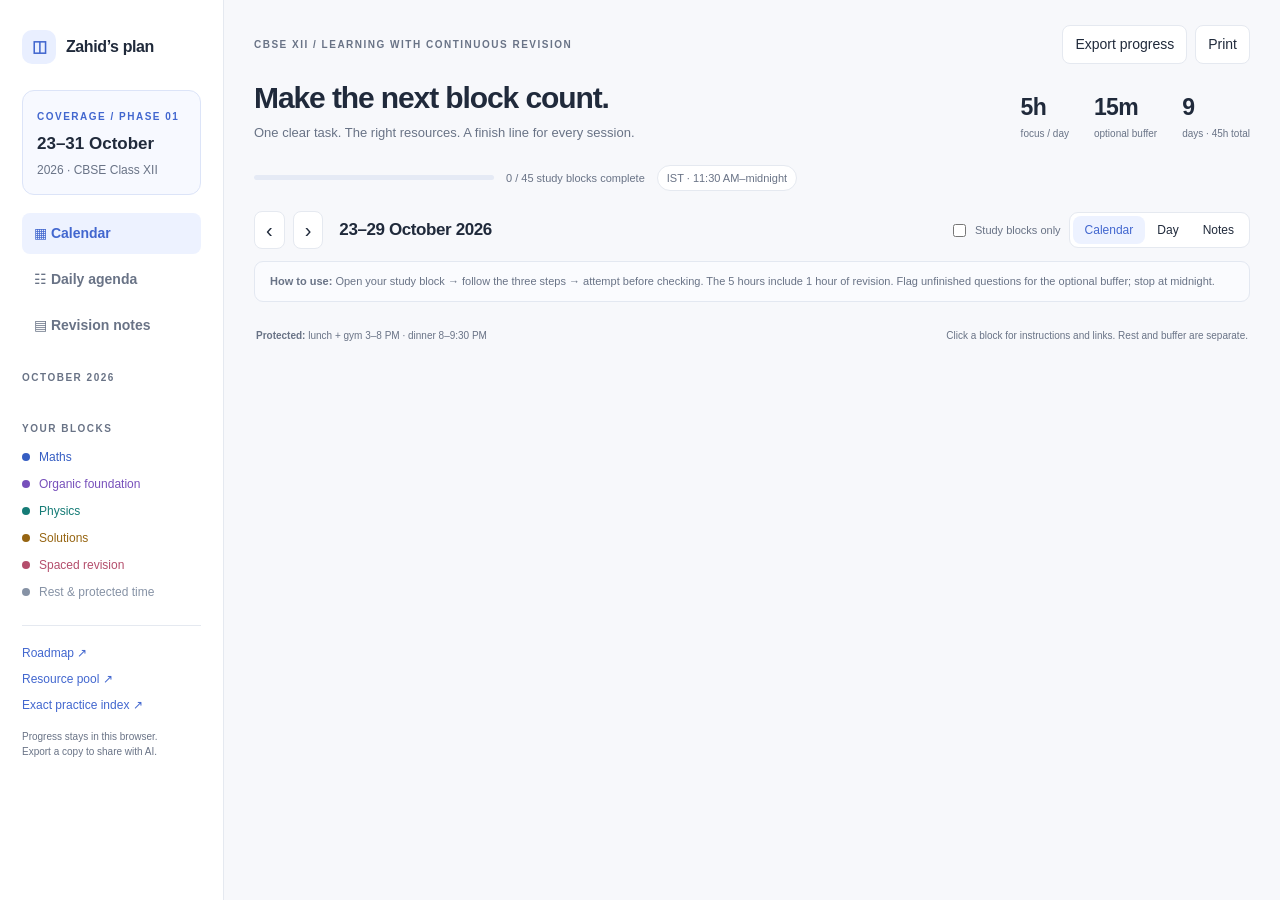
==== commit 6ec6e8ff: "...." ====
--- a/Planner/phase-01/planner.template.html
+++ b/Planner/phase-01/planner.template.html
@@ -13,7 +13,7 @@
 .calendar{border:1px solid var(--line);border-radius:var(--radius);background:var(--paper);overflow:auto;max-height:calc(100vh - 249px);min-height:420px}.calendar-inner{min-width:1020px}.week-head{display:grid;grid-template-columns:94px repeat(var(--cols),minmax(130px,1fr));position:sticky;top:0;z-index:2;background:rgba(255,255,255,.98);border-bottom:1px solid var(--line)}.week-head>div{padding:12px 10px 11px;text-align:center;border-left:1px solid var(--line)}.week-head>div:first-child{border-left:0;font-size:10px;display:flex;flex-direction:column;justify-content:center;color:var(--muted)}.weekday{display:block;font-size:10px;text-transform:uppercase;letter-spacing:1px;color:var(--muted)}.date-button{border:0;padding:2px 8px;background:none;font-size:23px;line-height:1.3;font-weight:550}.date-button.selected{border-radius:50%;background:var(--blue);color:white}.day-focus{display:block;color:var(--muted);font-size:9px;margin-top:3px}.time-row{display:grid;grid-template-columns:94px repeat(var(--cols),minmax(130px,1fr));border-bottom:1px solid var(--line)}.time-row:last-child{border-bottom:0}.time-label{padding:12px 10px;font-size:10px;line-height:1.5;color:var(--muted);background:#fdfdfe}.time-label strong{display:block;font-weight:600;color:#45526a}.grid-cell{padding:5px;border-left:1px solid var(--line);min-width:0;display:flex}.event{width:100%;text-align:left;border:0;border-left:3px solid var(--event-color,#cbd2dd);background:var(--event-bg,var(--rest-bg));border-radius:7px;padding:9px 9px 8px;position:relative;display:flex;flex-direction:column;gap:4px;transition:box-shadow .12s,transform .12s;overflow:hidden}.event:hover{background:var(--event-bg);box-shadow:0 2px 10px #233c6c14;transform:translateY(-1px)}.event .event-label{font-size:8px;font-weight:800;letter-spacing:.7px;text-transform:uppercase;color:var(--event-color,#718096)}.event .event-title{font-size:11px;font-weight:650;line-height:1.4;display:-webkit-box;-webkit-line-clamp:2;-webkit-box-orient:vertical;overflow:hidden}.event .event-meta{font-size:9px;color:#637087;margin-top:auto}.event .state-dot{position:absolute;top:8px;right:7px;background:white;border-radius:50%;font-size:10px;width:16px;height:16px;display:grid;place-items:center;color:#157b76}.event.done{opacity:.64}.event.blocked{box-shadow:inset 0 0 0 1px #d48754}.study-row .grid-cell{min-height:102px}.break-row .grid-cell{min-height:37px}.break-row .event{padding:5px 8px;border-left-width:2px;justify-content:center}.break-row .event .event-title{font-size:10px;font-weight:500}.break-row .event-label,.break-row .event-meta{display:none}.protected-row .grid-cell{min-height:64px}.protected-row .event-title{font-size:10px;font-weight:500}.protected-row .event{padding:7px 8px}.offclock-row .grid-cell{min-height:47px}.offclock-row .event-label,.offclock-row .event-meta{display:none}.offclock-row .event-title{font-size:9px;font-weight:500}.offclock-row .event{padding:7px 8px;justify-content:center}.buffer-row .grid-cell{min-height:60px}.buffer-row .event-title{font-size:10px}.calendar-foot{display:flex;justify-content:space-between;gap:20px;color:var(--muted);font-size:10px;padding:11px 2px}.calendar-foot strong{font-weight:650}.empty{padding:45px;color:var(--muted);text-align:center}
 .day-view{display:grid;grid-template-columns:minmax(0,1fr) 270px;gap:20px}.agenda{display:grid;gap:9px}.agenda-item{display:grid;grid-template-columns:112px minmax(0,1fr);align-items:stretch;gap:12px}.agenda-time{padding-top:14px;font-size:12px;color:var(--muted)}.agenda-item .event{min-height:75px;padding:14px 17px}.agenda-item .event-title{font-size:14px;-webkit-line-clamp:3}.agenda-item .event-label{font-size:9px}.agenda-item .event-meta{font-size:11px;margin-top:3px}.agenda-item .time-small{font-size:10px;display:block;margin-top:4px}.day-aside{align-self:start;position:sticky;top:20px;display:grid;gap:15px}.info-card{background:#fff;border:1px solid var(--line);border-radius:12px;padding:19px}.info-card h3{font-size:13px;margin:0 0 10px}.info-card p,.info-card li{font-size:12px;color:var(--muted)}.info-card p:last-child{margin-bottom:0}.info-card ul{padding-left:16px;margin:0}.info-card li{margin-bottom:8px}.daily-summary{padding:18px 20px;margin-bottom:15px;background:#edf2ff;border:1px solid #dce5ff;border-radius:12px;font-size:13px}.daily-summary strong{display:block;margin-bottom:4px}
 .notes-intro{color:var(--muted);font-size:13px;max-width:800px;margin-bottom:20px}.note-grid{display:grid;grid-template-columns:repeat(2,minmax(0,1fr));gap:16px}.note-card{background:#fff;border:1px solid var(--line);border-radius:12px;padding:20px}.note-card h3{font-size:16px;margin:4px 0 12px}.note-card .prompt{font-size:13px;color:#4f5b70;background:#f8f9fc;border-left:3px solid #d6def0;padding:12px}.note-card details{margin-top:15px}.note-card summary{cursor:pointer;color:var(--blue);font-size:12px;font-weight:600}.note-card li{font-size:12px;margin-bottom:9px;line-height:1.65}.note-card ul{padding-left:18px}.note-card .note-source{font-size:11px}.note-card textarea{margin-top:14px;resize:vertical;width:100%;min-height:65px;border:1px solid var(--line);border-radius:8px;padding:10px;font-size:12px}.note-card label{display:block;font-size:11px;margin-top:15px;color:var(--muted)}.note-card label textarea{margin-top:5px}.notice{padding:11px 15px;border:1px solid #e3e8f1;border-radius:9px;background:#fafbfe;font-size:11px;color:var(--muted);margin-bottom:15px}
-.overlay{position:fixed;inset:0;background:#15264250;z-index:10;display:none}.overlay.open{display:block}.drawer{position:absolute;right:0;top:0;bottom:0;width:min(540px,100%);background:#fff;box-shadow:-10px 0 45px #15264225;overflow-y:auto;padding:28px 30px}.drawer-top{display:flex;justify-content:space-between;align-items:center;gap:12px}.drawer h2{font-size:25px;line-height:1.25;letter-spacing:-.7px;margin:20px 0 9px}.drawer .when{font-size:12px;color:var(--muted);margin-bottom:23px}.section-title{font-size:10px;text-transform:uppercase;letter-spacing:1px;font-weight:800;color:#56647b;margin:22px 0 8px}.drawer p{font-size:13px;line-height:1.7;color:#4a576c;margin:0 0 10px}.task-check{display:flex;gap:10px;align-items:flex-start;padding:11px 0;border-bottom:1px solid #f0f2f6;font-size:13px;color:#435067;line-height:1.6}.task-check input{margin-top:4px;accent-color:var(--blue);flex:none}.task-check .step-label{font-size:10px;color:var(--muted);font-weight:700;display:block;margin-bottom:2px}.outcome{background:#eef6f1;border:1px solid #dcece2;border-radius:9px;padding:13px 15px;color:#345747;font-size:12px;line-height:1.7}.resource-links{display:grid;gap:7px}.resource-link{display:flex;justify-content:space-between;align-items:center;gap:12px;border:1px solid var(--line);border-radius:8px;padding:10px 12px;text-decoration:none;color:#3654a3;font-size:12px}.resource-link:hover{background:#f6f8ff}.resource-link small{font-size:9px;color:var(--muted)}.resource-link span:first-child{flex:1}.drawer textarea{width:100%;min-height:75px;border:1px solid var(--line);border-radius:8px;padding:11px;font-size:12px;resize:vertical}.drawer label.log-label{display:block;font-size:11px;color:var(--muted);margin:20px 0 6px}.drawer-actions{position:sticky;bottom:-28px;background:#fff;padding:18px 0 8px;display:flex;gap:8px;border-top:1px solid var(--line);margin-top:20px}.drawer-actions button{flex:1;font-size:12px}.hint{border-left:3px solid #d8e3f8;background:#f6f8fd;padding:11px 13px;font-size:11px;color:#5b6980;margin:15px 0}.buffer-task{padding:11px;background:#fff7e9;border:1px solid #f1dfb9;border-radius:8px;margin:12px 0;display:grid;gap:6px}.buffer-task strong{font-size:12px}.buffer-task button{font-size:11px;text-align:left}.toast{position:fixed;bottom:24px;left:50%;transform:translateX(-50%);background:#25324a;color:white;padding:10px 18px;border-radius:8px;font-size:12px;z-index:30;display:none}.print-view{display:none}
+.overlay{position:fixed;inset:0;background:#15264250;z-index:10;display:none}.overlay.open{display:block}.drawer{position:absolute;right:0;top:0;bottom:0;width:min(540px,100%);background:#fff;box-shadow:-10px 0 45px #15264225;overflow-y:auto;padding:28px 30px}.drawer-top{display:flex;justify-content:space-between;align-items:center;gap:12px}.drawer h2{font-size:25px;line-height:1.25;letter-spacing:-.7px;margin:20px 0 9px}.drawer .when{font-size:12px;color:var(--muted);margin-bottom:23px}.section-title{font-size:10px;text-transform:uppercase;letter-spacing:1px;font-weight:800;color:#56647b;margin:22px 0 8px}.drawer p{font-size:13px;line-height:1.7;color:#4a576c;margin:0 0 10px}.task-check{display:flex;gap:10px;align-items:flex-start;padding:11px 0;border-bottom:1px solid #f0f2f6;font-size:13px;color:#435067;line-height:1.6}.task-check input{margin-top:4px;accent-color:var(--blue);flex:none}.task-check .step-label{font-size:10px;color:var(--muted);font-weight:700;display:block;margin-bottom:2px}.outcome{background:#eef6f1;border:1px solid #dcece2;border-radius:9px;padding:13px 15px;color:#345747;font-size:12px;line-height:1.7}.resource-links{display:grid;gap:7px}.resource-link{display:flex;justify-content:space-between;align-items:center;gap:12px;border:1px solid var(--line);border-radius:8px;padding:10px 12px;text-decoration:none;color:#3654a3;font-size:12px}.resource-link:hover{background:#f6f8ff}.public-copy{display:inline-block;margin:4px 12px 6px;font-size:11px}.resource-link small{white-space:nowrap}.resource-link small{font-size:9px;color:var(--muted)}.resource-link span:first-child{flex:1}.drawer textarea{width:100%;min-height:75px;border:1px solid var(--line);border-radius:8px;padding:11px;font-size:12px;resize:vertical}.drawer label.log-label{display:block;font-size:11px;color:var(--muted);margin:20px 0 6px}.drawer-actions{position:sticky;bottom:-28px;background:#fff;padding:18px 0 8px;display:flex;gap:8px;border-top:1px solid var(--line);margin-top:20px}.drawer-actions button{flex:1;font-size:12px}.hint{border-left:3px solid #d8e3f8;background:#f6f8fd;padding:11px 13px;font-size:11px;color:#5b6980;margin:15px 0}.buffer-task{padding:11px;background:#fff7e9;border:1px solid #f1dfb9;border-radius:8px;margin:12px 0;display:grid;gap:6px}.buffer-task strong{font-size:12px}.buffer-task button{font-size:11px;text-align:left}.toast{position:fixed;bottom:24px;left:50%;transform:translateX(-50%);background:#25324a;color:white;padding:10px 18px;border-radius:8px;font-size:12px;z-index:30;display:none}.print-view{display:none}
 .budget{display:grid;grid-template-columns:1fr auto;gap:5px 15px;border:1px solid var(--line);border-radius:9px;padding:12px 14px;margin:0 0 17px;font-size:11px;color:#637087}.budget strong{color:#354868;font-weight:650}.carry{font-size:11px;background:#fff7e9;border:1px solid #efdfbe;border-radius:8px;padding:10px 12px;margin:12px 0;color:#755b2b}
 @media(min-width:1550px){main{padding:30px 40px}.calendar{max-height:calc(100vh - 265px)}.event .event-title{font-size:12px}.study-row .grid-cell{min-height:112px}}
 @media(max-width:1100px){.app{grid-template-columns:184px minmax(0,1fr)}.sidebar{padding:25px 15px}main{padding:22px 20px}.hero h1{font-size:26px}.stats{gap:15px}.stat strong{font-size:21px}.day-view{grid-template-columns:1fr}.day-aside{position:static;grid-template-columns:repeat(2,1fr)}.note-grid{grid-template-columns:1fr}}
@@ -34,9 +34,10 @@
  </aside>
  <main>
   <div class="topline"><span class="eyebrow" style="color:var(--muted)">CBSE XII / Learning with continuous revision</span><div class="top-actions"><button id="exportProgress">Export progress</button><button id="printButton">Print</button></div></div>
-  <div class="hero"><div><h1>Make the next block count.</h1><p>One clear task. The right resources. A finish line for every session.</p></div><div class="stats"><div class="stat"><strong>5h</strong><small>focus / day</small></div><div class="stat"><strong>15m</strong><small>daily buffer</small></div><div class="stat"><strong>9</strong><small>days · 45h total</small></div></div></div>
+  <div class="hero"><div><h1>Make the next block count.</h1><p>One clear task. The right resources. A finish line for every session.</p></div><div class="stats"><div class="stat"><strong>5h</strong><small>focus / day</small></div><div class="stat"><strong>15m</strong><small>optional buffer</small></div><div class="stat"><strong>9</strong><small>days · 45h total</small></div></div></div>
   <div class="progress-row"><div class="progress-track"><div class="progress-fill" id="progressFill"></div></div><span id="progressText">0 / 45 study blocks complete</span><span class="pill">IST · 11:30 AM–midnight</span></div>
   <div class="toolbar"><div class="period-controls"><button class="icon" id="prev" aria-label="Previous period">‹</button><button class="icon" id="next" aria-label="Next period">›</button><h2 class="period-title" id="periodTitle">23–29 October 2026</h2></div><div class="view-controls"><label class="filter-label"><input type="checkbox" id="studyOnly">Study blocks only</label><div class="switch" role="group" aria-label="View"><button data-view="week" class="active">Calendar</button><button data-view="day">Day</button><button data-view="notes">Notes</button></div></div></div>
+  <div class="notice"><strong>How to use:</strong> Open your study block → follow the three steps → attempt before checking. The 5 hours include 1 hour of revision. Flag unfinished questions for the optional buffer; stop at midnight.</div>
   <div id="view"></div>
   <div class="calendar-foot"><span><strong>Protected:</strong> lunch + gym 3–8 PM · dinner 8–9:30 PM</span><span>Click a block for instructions and links. Rest and buffer are separate.</span></div>
  </main>
@@ -49,15 +50,15 @@
 const DATA=JSON.parse(document.getElementById('plannerData').textContent);
 const $=s=>document.querySelector(s),$$=s=>[...document.querySelectorAll(s)];
 const esc=s=>String(s??'').replace(/[&<>"']/g,c=>({'&':'&amp;','<':'&lt;','>':'&gt;','"':'&quot;',"'":'&#39;'}[c]));
-const STORE='zahid-phase01-v1';let saved={};try{saved=JSON.parse(localStorage.getItem(STORE)||'{}')}catch{}
+const STORE='zahid-phase01-v1';let saved={};try{const stored=JSON.parse(localStorage.getItem(STORE)||'{}');if(stored&&typeof stored==='object'&&!Array.isArray(stored))saved=stored}catch{}
 let view=innerWidth<721?'day':'week',dayIndex=0,week=0,currentSlot=null,returnFocus=null;
 const subjects={maths:{label:'Study · Maths',color:'var(--maths)',bg:'var(--maths-bg)'},organic:{label:'Study · Organic',color:'var(--organic)',bg:'var(--organic-bg)'},physics:{label:'Study · Physics',color:'var(--physics)',bg:'var(--physics-bg)'},solutions:{label:'Study · Solutions',color:'var(--solutions)',bg:'var(--solutions-bg)'},revision:{label:'Study · Revision',color:'var(--revision)',bg:'var(--revision-bg)'},rest:{label:'Rest',color:'#8793a6',bg:'#f3f5f8'},personal:{label:'Lunch + gym',color:'#8692a5',bg:'#f1f3f6'},dinner:{label:'Dinner',color:'#8692a5',bg:'#f1f3f6'},offclock:{label:'Off-clock',color:'#abb3c2',bg:'#f8f9fb'},buffer:{label:'Buffer / rest',color:'#9a8158',bg:'#fbf5ea'}};
 const allSlots=DATA.days.flatMap(d=>d.slots),studySlots=allSlots.filter(s=>s.kind==='study');
 function state(id){return saved[id]||{}}
 function persist(){try{localStorage.setItem(STORE,JSON.stringify(saved))}catch{toast('Browser saving is unavailable. Export progress before closing.')}}
 function toast(s){$('#toast').textContent=s;$('#toast').style.display='block';clearTimeout(toast.timer);toast.timer=setTimeout(()=>$('#toast').style.display='none',2700)}
-function clock(t){if(t==='24:00')return'12:00 AM';const[h,m]=t.split(':').map(Number);return`${h%12||12}:${String(m).padStart(2,'0')} ${h>=12?'PM':'AM'}`}
-function shortClock(t){if(t==='24:00')return'12 AM';const[h,m]=t.split(':').map(Number);return`${h%12||12}${m?':'+String(m).padStart(2,'0'):''} ${h>=12?'PM':'AM'}`}
+function clock(t){if(t==='24:00')return'12:00 AM (midnight)';const[h,m]=t.split(':').map(Number);return`${h%12||12}:${String(m).padStart(2,'0')} ${h>=12?'PM':'AM'}`}
+function shortClock(t){if(t==='24:00')return'Midnight';const[h,m]=t.split(':').map(Number);return`${h%12||12}${m?':'+String(m).padStart(2,'0'):''} ${h>=12?'PM':'AM'}`}
 function dateLabel(iso,opts={weekday:'long',day:'numeric',month:'long'}){return new Date(iso+'T12:00:00+05:30').toLocaleDateString('en-IN',{...opts,timeZone:'Asia/Kolkata'})}
 function css(s){const p=subjects[s.subject]||subjects.rest;return`--event-color:${p.color};--event-bg:${p.bg}`}
 function eventButton(s,agenda=false){const st=state(s.id),p=subjects[s.subject]||subjects.rest,done=st.status==='done',blocked=st.status==='blocked';return`<button class="event ${done?'done':''} ${blocked?'blocked':''}" style="${css(s)}" data-slot="${esc(s.id)}" aria-label="${esc(dateLabel(s.date)+', '+clock(s.start)+' to '+clock(s.end)+', '+p.label+', '+s.title)}"><span class="event-label">${p.label}</span><span class="event-title">${esc(s.title)}</span><span class="event-meta">${s.duration_minutes} min${s.kind==='study'?' · '+(s.subject==='revision'?'recall + questions':'learn + practice'):s.kind==='buffer'?' · optional':' · protected'}</span>${done?'<span class="state-dot" aria-label="Complete">✓</span>':blocked?'<span class="state-dot" style="color:#bb742c" aria-label="Needs repair">!</span>':''}</button>`}
@@ -76,27 +77,27 @@
  for(const s of d.slots){if($('#studyOnly').checked&&s.kind!=='study')continue;h+=`<div class="agenda-item"><div class="agenda-time">${clock(s.start)}<span class="time-small">to ${clock(s.end)}</span></div>${eventButton(s,true)}</div>`}
  h+=`</div><aside class="day-aside"><div class="info-card"><h3>Today’s finish lines</h3><ul>${d.slots.filter(s=>s.kind==='study'&&s.subject!=='revision').map(s=>`<li><strong>${esc(subjects[s.subject].label.replace('Study · ',''))}</strong><br>${esc(s.title)}</li>`).join('')}</ul></div><div class="info-card"><h3>When a question stalls</h3><p>After about 4 minutes, write your attempted step. Check one relevant NCERT worked example, then retry. Still stuck? Mark “Needs repair” with the exact question number.</p><p>The final 15 minutes are a buffer. If no repair is flagged, rest.</p></div></aside></div>`;$('#view').innerHTML=h}
 function renderNotes(){ $('#periodTitle').textContent='Recall first. Check second.';$('#view').innerHTML=`<p class="notes-intro">Ten concise AI-maintained starter cards. Personal corrections are separate from the reference facts. Test yourself with the prompt, reveal the card, then check the linked NCERT chapter when a step is unclear.</p><div class="notice">Corrections you type are saved in this browser. Export progress so AI can incorporate your reported mistakes into the maintained notes. No mastery is assumed from opening a card.</div><div class="note-grid">${DATA.notes.map(n=>`<article class="note-card" id="note-${n.id}"><span class="eyebrow" style="color:var(--muted)">${esc(n.subject)}</span><h3>${esc(n.title)}</h3><div class="prompt">${esc(n.prompt)}</div><details><summary>Reveal revision card</summary><ul>${n.points.map(p=>'<li>'+esc(p)+'</li>').join('')}</ul><a class="note-source" href="${esc(encodeURI(n.source))}" target="_blank" rel="noopener">Check original NCERT chapter ↗</a></details><label>Personal correction / question to ask AI<textarea data-note="${n.id}" placeholder="Optional: one mistake, the corrected rule, or a question number.">${esc(state('note-'+n.id).text||'')}</textarea></label></article>`).join('')}</div>`}
-function resourceLinks(s){let links=s.resources||[];const seen=new Set();links=links.filter(r=>{if(seen.has(r.url))return false;seen.add(r.url);return true});return links.map(r=>`<a class="resource-link" href="${esc(encodeURI(r.url))}" target="_blank" rel="noopener"><span>${esc(r.label)}</span><small>${r.url.startsWith('http')?'WEB':'SAVED FILE'}</small><span aria-hidden="true">↗</span></a>`).join('')}
+function resourceLinks(s){let links=s.resources||[];const seen=new Set();links=links.filter(r=>{if(seen.has(r.url))return false;seen.add(r.url);return true});return links.map(r=>{const page=r.url.match(/#page=(\d+)/),local=!r.url.startsWith('http');return `<div><a class="resource-link" href="${esc(encodeURI(r.url))}" target="_blank" rel="noopener"><span>${esc(r.label)}</span><small>${local?'SAVED FILE':'WEB'}${page?' · PDF p. '+page[1]:''}</small><span aria-hidden="true">↗</span></a>${r.public_url?`<a class="public-copy" href="${esc(encodeURI(r.public_url))}" target="_blank" rel="noopener">Open official online copy${page?' · PDF p. '+page[1]:''} ↗</a>`:''}</div>`}).join('')}
 function openSlot(id){currentSlot=allSlots.find(s=>s.id===id);if(!currentSlot)return;if(!$('#overlay').classList.contains('open'))returnFocus=document.activeElement;const s=currentSlot,p=subjects[s.subject]||subjects.rest,st=state(id),study=s.kind==='study';let h=`<div class="drawer-top"><span class="pill" style="color:${p.color}">${p.label}</span><button class="icon" id="closeDrawer" aria-label="Close details">×</button></div><h2 id="drawerTitle">${esc(s.title)}</h2><div class="when">${dateLabel(s.date)} · ${clock(s.start)}–${clock(s.end)} · ${s.duration_minutes} minutes · IST</div>`;
  if(s.budget)h+=`<div class="budget">${s.budget.map(([name,min])=>`<span>${esc(name)}</span><strong>${min} min</strong>`).join('')}</div>`;
  if(study&&s.subject!=='revision'){const past=allSlots.find(x=>x.kind==='study'&&x.subject===s.subject&&x.date<s.date&&state(x.id).status==='blocked');if(past)h+=`<div class="carry"><strong>Carry-in from ${dateLabel(past.date,{day:'numeric',month:'short'})}:</strong> ${esc(state(past.id).log||past.title)}. Begin here, using today’s explanation time first. If the remaining new work cannot fit, flag it for replanning.<br><button data-slot="${past.id}" style="margin-top:8px;font-size:11px">Open unfinished task ↗</button></div>`}
- if(study){const steps=[['Learn / recall',s.learn],['Independent practice',s.practice],['Check & finish',s.output]];h+=steps.map(([label,text],i)=>`<label class="task-check"><input type="checkbox" data-step="${i}" ${st.steps?.[i]?'checked':''}><span><span class="step-label">${label}</span>${esc(text)}</span></label>`).join('');
+ if(study){if(s.execution_rule)h+=`<div class="hint"><strong>Follow this order:</strong> ${esc(s.execution_rule)}</div>`;const steps=[['1 · Learn / recall',s.learn],['2 · Independent practice',s.practice],['3 · Check & finish',s.output]];h+=steps.map(([label,text],i)=>`<label class="task-check"><input type="checkbox" data-step="${i}" ${st.steps?.[i]?'checked':''}><span><span class="step-label">${label}</span>${esc(text)}</span></label>`).join('');
  if(s.video)h+=`<div class="hint"><strong>Video use:</strong> ${esc(s.video_instruction)}<br><br>Book attempts and checking take priority over completing every minute of a lecture. Resume unfinished explanations only when they help an unresolved concept.</div>`;
  if(s.subject==='revision')h+=`<div class="section-title">Recall before opening these cards</div><div class="resource-links">${s.note_ids.slice(0,6).map(id=>`<button class="resource-link" data-open-note="${id}"><span>${esc(DATA.notes.find(n=>n.id===id).title)}</span><span>↗</span></button>`).join('')}</div>`;
- h+=`<div class="section-title">Open exactly what you need</div><div class="resource-links">${resourceLinks(s)}</div><div class="hint">Attempt before checking. For actual board PYQs, no official answer key is stored here; use NCERT and independently checked working. Official SQP links include the matching marking scheme.</div><label class="log-label" for="slotLog">Optional · unfinished step / correction</label><textarea id="slotLog" placeholder="e.g. Ex. 5.3 Q5: forgot dy/dx on y²; reattempt.">${esc(st.log||'')}</textarea><div class="drawer-actions"><button id="markRepair">${st.status==='blocked'?'Repair flagged':'Needs repair'}</button><button id="markDone" class="primary">${st.status==='done'?'Mark unfinished':'Mark complete'}</button></div>`
+ h+=`<div class="section-title">Resources for the steps above</div><p class="subtle">Open only the links needed for the named questions. Saved files open in a new tab; keep this HTML with its folders. PDF page numbers count from the first file page. Use the official online copy if a saved textbook does not open.</p><div class="resource-links">${resourceLinks(s)}</div><div class="hint">Attempt before checking. For actual board PYQs, no official answer key is stored here; use NCERT and independently checked working. Official SQP links include the matching marking scheme.</div><label class="log-label" for="slotLog">Optional · unfinished step / correction</label><textarea id="slotLog" placeholder="e.g. Ex. 5.3 Q5: forgot dy/dx on y²; reattempt.">${esc(st.log||'')}</textarea><div class="drawer-actions"><button id="markRepair">${st.status==='blocked'?'Repair flagged':'Needs repair'}</button><button id="markDone" class="primary">${st.status==='done'?'Mark unfinished':'Mark complete'}</button></div>`
  }else{h+=`<p>${esc(s.learn)}</p><div class="outcome">${esc(s.output)}</div>`;if(s.kind==='buffer'){const flagged=allSlots.filter(x=>x.date<=s.date&&state(x.id).status==='blocked').sort((a,b)=>['organic','maths','physics','solutions','revision'].indexOf(a.subject)-['organic','maths','physics','solutions','revision'].indexOf(b.subject)||a.date.localeCompare(b.date));h+=`<div class="section-title">Repair queue · due today or earlier</div>${flagged.length?flagged.map(x=>`<div class="buffer-task"><strong>${esc(x.title)}</strong><span class="subtle">${dateLabel(x.date,{day:'numeric',month:'short'})} · ${esc(state(x.id).log||'Return to the first unchecked step in this block.')}</span><button data-slot="${x.id}">Open task and resources ↗</button></div>`).join(''):'<p>No task is marked “Needs repair”. If today’s work is complete, this block is rest. If it is not, flag the unfinished step in its study block first.</p>'}`}}
  $('#drawer').innerHTML=h;$('#overlay').classList.add('open');document.body.style.overflow='hidden';$('#closeDrawer').focus();}
 function closeDrawer(){const wasOpen=$('#overlay').classList.contains('open'),id=currentSlot?.id;$('#overlay').classList.remove('open');document.body.style.overflow='';currentSlot=null;if(wasOpen&&returnFocus?.isConnected)returnFocus.focus();else if(wasOpen&&id)document.querySelector(`[data-slot="${id}"]`)?.focus()}
-function updateStatus(status){if(!currentSlot)return;const id=currentSlot.id;saved[id]={...state(id),status:state(id).status===status?'pending':status};persist();render();openSlot(id);toast(status==='done'?'Progress saved.':'Repair flagged for the buffer.')}
+function updateStatus(status){if(!currentSlot)return;const id=currentSlot.id,next=state(id).status===status?'pending':status;const steps=next==='done'?{0:true,1:true,2:true}:state(id).steps;saved[id]={...state(id),status:next,steps};persist();render();openSlot(id);toast(next==='done'?'Complete. All three steps recorded.':next==='blocked'?'Repair flagged for the buffer.':'Marked unfinished.')}
 document.addEventListener('click',e=>{const slot=e.target.closest('[data-slot]');if(slot){openSlot(slot.dataset.slot);return}const v=e.target.closest('[data-view]');if(v){view=v.dataset.view;render();return}const d=e.target.closest('[data-day]');if(d){dayIndex=Number(d.dataset.day);week=dayIndex<7?0:1;view='day';render();return}const n=e.target.closest('[data-open-note]');if(n){closeDrawer();view='notes';render();document.getElementById('note-'+n.dataset.openNote).scrollIntoView({behavior:'smooth',block:'center'});return}if(e.target.closest('#closeDrawer'))closeDrawer();if(e.target.closest('#markDone'))updateStatus('done');if(e.target.closest('#markRepair'))updateStatus('blocked')});
 $('#overlay').addEventListener('click',e=>{if(e.target===$('#overlay'))closeDrawer()});
 document.addEventListener('keydown',e=>{if(e.key==='Escape')closeDrawer();if(e.key==='Tab'&&$('#overlay').classList.contains('open')){const focusables=$$('#drawer button,#drawer a,#drawer input,#drawer textarea');const first=focusables[0],last=focusables.at(-1);if(e.shiftKey&&document.activeElement===first){e.preventDefault();last.focus()}else if(!e.shiftKey&&document.activeElement===last){e.preventDefault();first.focus()}}});
-document.addEventListener('change',e=>{if(e.target.matches('[data-step]')&&currentSlot){const id=currentSlot.id;const steps={...(state(id).steps||{}),[e.target.dataset.step]:e.target.checked};saved[id]={...state(id),steps};persist()}});
+document.addEventListener('change',e=>{if(e.target.matches('[data-step]')&&currentSlot){const id=currentSlot.id;const steps={...(state(id).steps||{}),[e.target.dataset.step]:e.target.checked};saved[id]={...state(id),steps,...(!e.target.checked&&state(id).status==='done'?{status:'pending'}:{})};persist();render()}});
 document.addEventListener('input',e=>{if(e.target.id==='slotLog'&&currentSlot){saved[currentSlot.id]={...state(currentSlot.id),log:e.target.value};persist()}if(e.target.matches('[data-note]')){saved['note-'+e.target.dataset.note]={text:e.target.value};persist()}});
 $('#prev').onclick=()=>{if(view==='week'){week=0;dayIndex=Math.min(dayIndex,6)}else if(view==='day')dayIndex=Math.max(0,dayIndex-1);render()};$('#next').onclick=()=>{if(view==='week'){week=1;dayIndex=Math.max(dayIndex,7)}else if(view==='day')dayIndex=Math.min(8,dayIndex+1);render()};$('#studyOnly').onchange=render;
 $('#miniDays').innerHTML=DATA.days.map((d,i)=>`<button data-day="${i}" class="${i===0?'selected':''}"><small>${d.weekday}</small>${d.date.slice(-2)}</button>`).join('');
 $('#exportProgress').onclick=()=>{const payload={phase:DATA.phase,dates:[DATA.start,DATA.end],timezone:DATA.timezone,exported_at:new Date().toISOString(),progress:saved};const b=new Blob([JSON.stringify(payload,null,2)],{type:'application/json'});const a=document.createElement('a');a.href=URL.createObjectURL(b);a.download='phase-01-progress.json';a.click();setTimeout(()=>URL.revokeObjectURL(a.href),1000);toast('Progress exported. Keep this file for AI updates.')};
-function buildPrint(){ $('#printView').innerHTML=DATA.days.map(d=>`<section class="print-day"><h1>Phase 1 · ${dateLabel(d.date)}</h1><p>5h study · 15m buffer · IST. No study before 11:30 AM or after midnight.</p>${d.slots.map(s=>`<div class="print-slot"><h3>${clock(s.start)}–${clock(s.end)} · ${esc(subjects[s.subject].label)} · ${esc(s.title)}</h3><p>${esc(s.learn)}</p>${s.practice?'<p><strong>Practice:</strong> '+esc(s.practice)+'</p>':''}<p><strong>Finish:</strong> ${esc(s.output)}</p><div class="print-links">${s.resources.map(r=>`<a href="${esc(encodeURI(r.url))}">${esc(r.label)}</a>`).join(' · ')}</div></div>`).join('')}</section>`).join('')}
+function buildPrint(){ $('#printView').innerHTML=DATA.days.map(d=>`<section class="print-day"><h1>Phase 1 · ${dateLabel(d.date)}</h1><p>5h study · 15m buffer · IST. No study before 11:30 AM or after midnight.</p>${d.slots.map(s=>`<div class="print-slot"><h3>${clock(s.start)}–${clock(s.end)} · ${esc(subjects[s.subject].label)} · ${esc(s.title)}</h3><p>${esc(s.learn)}</p>${s.execution_rule?'<p><strong>Order:</strong> '+esc(s.execution_rule)+'</p>':''}${s.practice?'<p><strong>Practice:</strong> '+esc(s.practice)+'</p>':''}<p><strong>Finish:</strong> ${esc(s.output)}</p><div class="print-links">${s.resources.map(r=>`<a href="${esc(encodeURI(r.url))}">${esc(r.label)}</a>`).join(' · ')}</div></div>`).join('')}</section>`).join('')}
 $('#printButton').onclick=()=>{buildPrint();window.print()};render();
 window.__planner={data:DATA,get view(){return view},openSlot,closeDrawer,setView(v){view=v;render()},setDay(i){dayIndex=i;week=i<7?0:1;view='day';render()},get progress(){return saved}};
 </script>
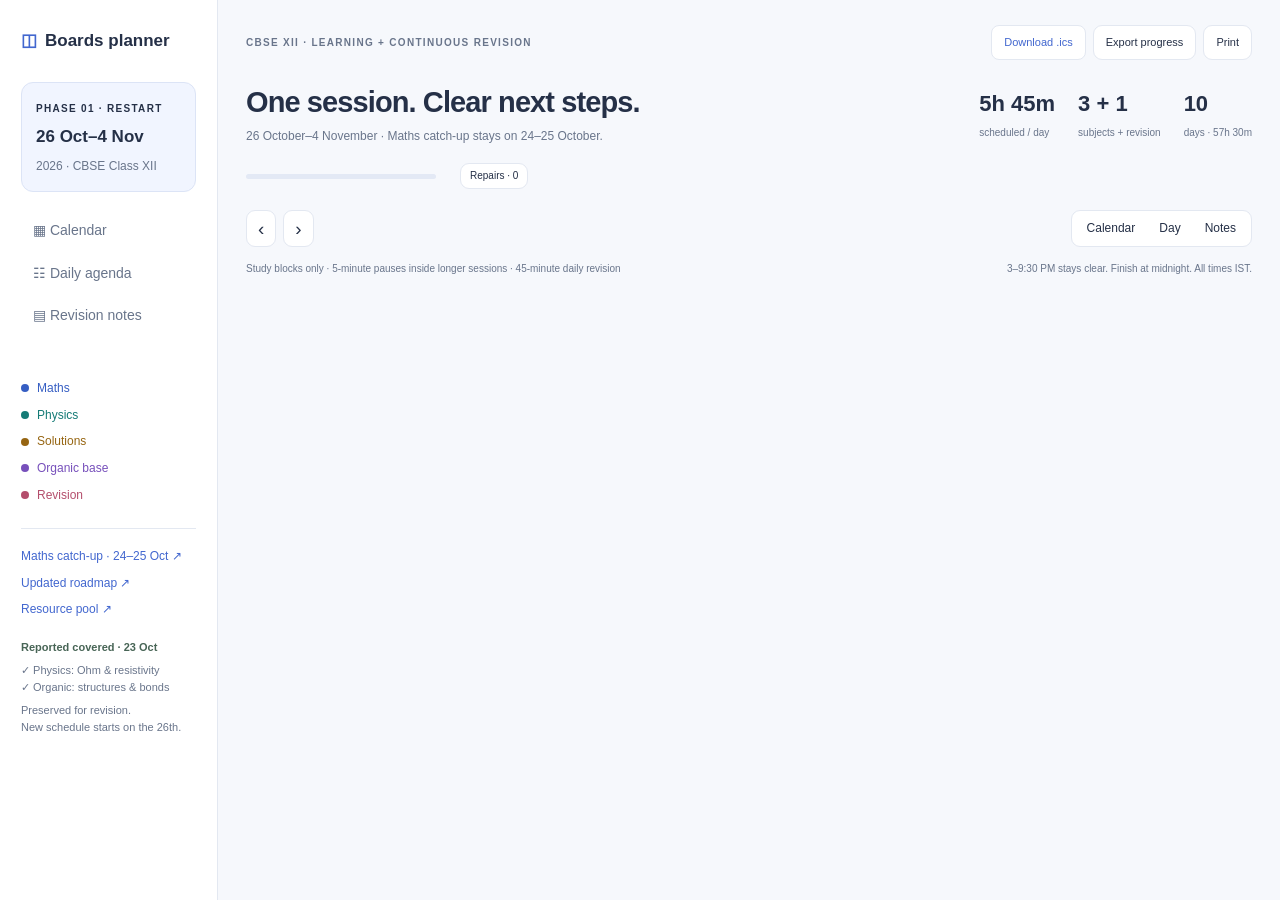
==== commit 901c5e1c: "made amends to the existing planner. so" ====
--- a/Planner/phase-01/planner.template.html
+++ b/Planner/phase-01/planner.template.html
@@ -1,105 +1,52 @@
 <!doctype html>
-<html lang="en">
-<head>
-<meta charset="utf-8"><meta name="viewport" content="width=device-width,initial-scale=1">
-<meta name="color-scheme" content="light"><meta name="description" content="CBSE Class 12 Phase 1: a practical, resource-linked planner for 23–31 October 2026.">
-<title>Phase 1 · 23–31 October · Zahid’s study planner</title>
+<html lang="en"><head><meta charset="utf-8"><meta name="viewport" content="width=device-width,initial-scale=1"><meta name="color-scheme" content="light"><meta name="description" content="CBSE XII planner, 26 October–4 November 2026. Three longer subjects plus revision, with resources inside each step."><title>CBSE XII · Phase 1 · 26 Oct–4 Nov</title>
 <style>
-:root{--bg:#f7f8fb;--paper:#fff;--ink:#202a3b;--muted:#697386;--line:#e5e9f0;--blue:#4267cf;--maths:#365ec3;--maths-bg:#edf2ff;--organic:#7750bb;--organic-bg:#f3edfd;--physics:#157b76;--physics-bg:#e8f5f2;--solutions:#966512;--solutions-bg:#fff5df;--revision:#b44e6c;--revision-bg:#fceef2;--rest-bg:#f3f5f8;--radius:14px}
-*{box-sizing:border-box}body{margin:0;background:var(--bg);color:var(--ink);font:14px/1.5 -apple-system,BlinkMacSystemFont,"Segoe UI",sans-serif}button,input,textarea{font:inherit}button,a,input,textarea,summary{outline-offset:4px}button{cursor:pointer}button:disabled{cursor:default;opacity:.4}a{color:var(--blue)}button{border:1px solid var(--line);border-radius:8px;background:var(--paper);color:var(--ink);padding:8px 12px}button:hover{background:#f1f4fb}.icon{font-size:20px;line-height:1;padding:8px 11px}.primary{background:var(--blue);border-color:var(--blue);color:#fff}.primary:hover{background:#3356b9}.subtle{color:var(--muted);font-size:12px}.eyebrow{font-size:10px;font-weight:750;text-transform:uppercase;letter-spacing:1.5px}.pill{display:inline-flex;align-items:center;gap:6px;font-size:11px;border:1px solid var(--line);border-radius:20px;padding:4px 9px;background:#fff}.dot{display:inline-block;width:8px;height:8px;background:currentColor;border-radius:50%;flex:none}
-.app{display:grid;grid-template-columns:224px minmax(0,1fr);min-height:100vh}.sidebar{padding:30px 22px 20px;background:var(--paper);border-right:1px solid var(--line);position:sticky;top:0;height:100vh;overflow:auto}.brand{display:flex;align-items:center;gap:10px;font-size:16px;font-weight:750;letter-spacing:-.4px}.brand-icon{display:grid;place-items:center;background:#e9efff;color:var(--blue);border-radius:10px;width:34px;height:34px}.phase-tag{margin:26px 0 18px;padding:14px;border:1px solid #dce4f8;border-radius:12px;background:#f7f9ff}.phase-tag strong{display:block;margin:5px 0 2px;font-size:17px}.nav{display:grid;gap:5px;margin-bottom:24px}.nav button{border:0;text-align:left;padding:10px 12px;color:var(--muted);font-weight:550}.nav button[aria-pressed=true]{color:var(--blue);background:#edf2ff}.days-mini{display:grid;grid-template-columns:repeat(3,1fr);gap:7px;margin:12px 0 24px}.days-mini button{font-size:13px;padding:7px 0}.days-mini button.selected{background:var(--blue);border-color:var(--blue);color:white}.days-mini small{display:block;font-size:9px;opacity:.75}.legend{display:grid;gap:9px;margin:12px 0 24px}.legend span{display:flex;align-items:center;gap:9px;font-size:12px}.sidebar-bottom{border-top:1px solid var(--line);padding-top:18px;display:grid;gap:8px}.sidebar-bottom a{font-size:12px;text-decoration:none}.sidebar .save-note{font-size:10px;color:var(--muted);margin-top:15px}
-main{min-width:0;padding:25px 30px 30px}.topline{display:flex;align-items:center;justify-content:space-between;gap:12px}.top-actions{display:flex;gap:8px}.hero{display:flex;justify-content:space-between;align-items:flex-end;gap:24px;margin:16px 0 22px}.hero h1{font-size:30px;line-height:1.2;letter-spacing:-1.1px;margin:0 0 7px;font-weight:700}.hero p{margin:0;color:var(--muted);font-size:13px}.stats{display:flex;gap:25px;flex:none}.stat strong{font-size:23px;font-weight:650;letter-spacing:-.7px;display:block;line-height:1.2}.stat small{font-size:10px;color:var(--muted)}.progress-row{display:flex;align-items:center;gap:12px;margin:0 0 20px}.progress-track{height:5px;background:#e5eaf5;max-width:240px;flex:1;border-radius:6px;overflow:hidden}.progress-fill{height:100%;background:var(--blue);width:0;transition:width .2s}.progress-row span{font-size:11px;color:var(--muted)}
-.toolbar{display:flex;justify-content:space-between;align-items:center;gap:12px;margin-bottom:12px;flex-wrap:wrap}.period-controls,.view-controls{display:flex;align-items:center;gap:8px}.period-title{font-size:17px;font-weight:650;letter-spacing:-.4px;margin:0 8px}.switch{display:flex;border:1px solid var(--line);border-radius:9px;padding:3px;background:#fff}.switch button{border:0;font-size:12px;padding:5px 12px;background:none}.switch button.active{background:#edf2ff;color:var(--blue)}.filter-label{font-size:11px;color:var(--muted);display:flex;align-items:center;gap:6px}.filter-label input{accent-color:var(--blue)}
-.calendar{border:1px solid var(--line);border-radius:var(--radius);background:var(--paper);overflow:auto;max-height:calc(100vh - 249px);min-height:420px}.calendar-inner{min-width:1020px}.week-head{display:grid;grid-template-columns:94px repeat(var(--cols),minmax(130px,1fr));position:sticky;top:0;z-index:2;background:rgba(255,255,255,.98);border-bottom:1px solid var(--line)}.week-head>div{padding:12px 10px 11px;text-align:center;border-left:1px solid var(--line)}.week-head>div:first-child{border-left:0;font-size:10px;display:flex;flex-direction:column;justify-content:center;color:var(--muted)}.weekday{display:block;font-size:10px;text-transform:uppercase;letter-spacing:1px;color:var(--muted)}.date-button{border:0;padding:2px 8px;background:none;font-size:23px;line-height:1.3;font-weight:550}.date-button.selected{border-radius:50%;background:var(--blue);color:white}.day-focus{display:block;color:var(--muted);font-size:9px;margin-top:3px}.time-row{display:grid;grid-template-columns:94px repeat(var(--cols),minmax(130px,1fr));border-bottom:1px solid var(--line)}.time-row:last-child{border-bottom:0}.time-label{padding:12px 10px;font-size:10px;line-height:1.5;color:var(--muted);background:#fdfdfe}.time-label strong{display:block;font-weight:600;color:#45526a}.grid-cell{padding:5px;border-left:1px solid var(--line);min-width:0;display:flex}.event{width:100%;text-align:left;border:0;border-left:3px solid var(--event-color,#cbd2dd);background:var(--event-bg,var(--rest-bg));border-radius:7px;padding:9px 9px 8px;position:relative;display:flex;flex-direction:column;gap:4px;transition:box-shadow .12s,transform .12s;overflow:hidden}.event:hover{background:var(--event-bg);box-shadow:0 2px 10px #233c6c14;transform:translateY(-1px)}.event .event-label{font-size:8px;font-weight:800;letter-spacing:.7px;text-transform:uppercase;color:var(--event-color,#718096)}.event .event-title{font-size:11px;font-weight:650;line-height:1.4;display:-webkit-box;-webkit-line-clamp:2;-webkit-box-orient:vertical;overflow:hidden}.event .event-meta{font-size:9px;color:#637087;margin-top:auto}.event .state-dot{position:absolute;top:8px;right:7px;background:white;border-radius:50%;font-size:10px;width:16px;height:16px;display:grid;place-items:center;color:#157b76}.event.done{opacity:.64}.event.blocked{box-shadow:inset 0 0 0 1px #d48754}.study-row .grid-cell{min-height:102px}.break-row .grid-cell{min-height:37px}.break-row .event{padding:5px 8px;border-left-width:2px;justify-content:center}.break-row .event .event-title{font-size:10px;font-weight:500}.break-row .event-label,.break-row .event-meta{display:none}.protected-row .grid-cell{min-height:64px}.protected-row .event-title{font-size:10px;font-weight:500}.protected-row .event{padding:7px 8px}.offclock-row .grid-cell{min-height:47px}.offclock-row .event-label,.offclock-row .event-meta{display:none}.offclock-row .event-title{font-size:9px;font-weight:500}.offclock-row .event{padding:7px 8px;justify-content:center}.buffer-row .grid-cell{min-height:60px}.buffer-row .event-title{font-size:10px}.calendar-foot{display:flex;justify-content:space-between;gap:20px;color:var(--muted);font-size:10px;padding:11px 2px}.calendar-foot strong{font-weight:650}.empty{padding:45px;color:var(--muted);text-align:center}
-.day-view{display:grid;grid-template-columns:minmax(0,1fr) 270px;gap:20px}.agenda{display:grid;gap:9px}.agenda-item{display:grid;grid-template-columns:112px minmax(0,1fr);align-items:stretch;gap:12px}.agenda-time{padding-top:14px;font-size:12px;color:var(--muted)}.agenda-item .event{min-height:75px;padding:14px 17px}.agenda-item .event-title{font-size:14px;-webkit-line-clamp:3}.agenda-item .event-label{font-size:9px}.agenda-item .event-meta{font-size:11px;margin-top:3px}.agenda-item .time-small{font-size:10px;display:block;margin-top:4px}.day-aside{align-self:start;position:sticky;top:20px;display:grid;gap:15px}.info-card{background:#fff;border:1px solid var(--line);border-radius:12px;padding:19px}.info-card h3{font-size:13px;margin:0 0 10px}.info-card p,.info-card li{font-size:12px;color:var(--muted)}.info-card p:last-child{margin-bottom:0}.info-card ul{padding-left:16px;margin:0}.info-card li{margin-bottom:8px}.daily-summary{padding:18px 20px;margin-bottom:15px;background:#edf2ff;border:1px solid #dce5ff;border-radius:12px;font-size:13px}.daily-summary strong{display:block;margin-bottom:4px}
-.notes-intro{color:var(--muted);font-size:13px;max-width:800px;margin-bottom:20px}.note-grid{display:grid;grid-template-columns:repeat(2,minmax(0,1fr));gap:16px}.note-card{background:#fff;border:1px solid var(--line);border-radius:12px;padding:20px}.note-card h3{font-size:16px;margin:4px 0 12px}.note-card .prompt{font-size:13px;color:#4f5b70;background:#f8f9fc;border-left:3px solid #d6def0;padding:12px}.note-card details{margin-top:15px}.note-card summary{cursor:pointer;color:var(--blue);font-size:12px;font-weight:600}.note-card li{font-size:12px;margin-bottom:9px;line-height:1.65}.note-card ul{padding-left:18px}.note-card .note-source{font-size:11px}.note-card textarea{margin-top:14px;resize:vertical;width:100%;min-height:65px;border:1px solid var(--line);border-radius:8px;padding:10px;font-size:12px}.note-card label{display:block;font-size:11px;margin-top:15px;color:var(--muted)}.note-card label textarea{margin-top:5px}.notice{padding:11px 15px;border:1px solid #e3e8f1;border-radius:9px;background:#fafbfe;font-size:11px;color:var(--muted);margin-bottom:15px}
-.overlay{position:fixed;inset:0;background:#15264250;z-index:10;display:none}.overlay.open{display:block}.drawer{position:absolute;right:0;top:0;bottom:0;width:min(540px,100%);background:#fff;box-shadow:-10px 0 45px #15264225;overflow-y:auto;padding:28px 30px}.drawer-top{display:flex;justify-content:space-between;align-items:center;gap:12px}.drawer h2{font-size:25px;line-height:1.25;letter-spacing:-.7px;margin:20px 0 9px}.drawer .when{font-size:12px;color:var(--muted);margin-bottom:23px}.section-title{font-size:10px;text-transform:uppercase;letter-spacing:1px;font-weight:800;color:#56647b;margin:22px 0 8px}.drawer p{font-size:13px;line-height:1.7;color:#4a576c;margin:0 0 10px}.task-check{display:flex;gap:10px;align-items:flex-start;padding:11px 0;border-bottom:1px solid #f0f2f6;font-size:13px;color:#435067;line-height:1.6}.task-check input{margin-top:4px;accent-color:var(--blue);flex:none}.task-check .step-label{font-size:10px;color:var(--muted);font-weight:700;display:block;margin-bottom:2px}.outcome{background:#eef6f1;border:1px solid #dcece2;border-radius:9px;padding:13px 15px;color:#345747;font-size:12px;line-height:1.7}.resource-links{display:grid;gap:7px}.resource-link{display:flex;justify-content:space-between;align-items:center;gap:12px;border:1px solid var(--line);border-radius:8px;padding:10px 12px;text-decoration:none;color:#3654a3;font-size:12px}.resource-link:hover{background:#f6f8ff}.public-copy{display:inline-block;margin:4px 12px 6px;font-size:11px}.resource-link small{white-space:nowrap}.resource-link small{font-size:9px;color:var(--muted)}.resource-link span:first-child{flex:1}.drawer textarea{width:100%;min-height:75px;border:1px solid var(--line);border-radius:8px;padding:11px;font-size:12px;resize:vertical}.drawer label.log-label{display:block;font-size:11px;color:var(--muted);margin:20px 0 6px}.drawer-actions{position:sticky;bottom:-28px;background:#fff;padding:18px 0 8px;display:flex;gap:8px;border-top:1px solid var(--line);margin-top:20px}.drawer-actions button{flex:1;font-size:12px}.hint{border-left:3px solid #d8e3f8;background:#f6f8fd;padding:11px 13px;font-size:11px;color:#5b6980;margin:15px 0}.buffer-task{padding:11px;background:#fff7e9;border:1px solid #f1dfb9;border-radius:8px;margin:12px 0;display:grid;gap:6px}.buffer-task strong{font-size:12px}.buffer-task button{font-size:11px;text-align:left}.toast{position:fixed;bottom:24px;left:50%;transform:translateX(-50%);background:#25324a;color:white;padding:10px 18px;border-radius:8px;font-size:12px;z-index:30;display:none}.print-view{display:none}
-.budget{display:grid;grid-template-columns:1fr auto;gap:5px 15px;border:1px solid var(--line);border-radius:9px;padding:12px 14px;margin:0 0 17px;font-size:11px;color:#637087}.budget strong{color:#354868;font-weight:650}.carry{font-size:11px;background:#fff7e9;border:1px solid #efdfbe;border-radius:8px;padding:10px 12px;margin:12px 0;color:#755b2b}
-@media(min-width:1550px){main{padding:30px 40px}.calendar{max-height:calc(100vh - 265px)}.event .event-title{font-size:12px}.study-row .grid-cell{min-height:112px}}
-@media(max-width:1100px){.app{grid-template-columns:184px minmax(0,1fr)}.sidebar{padding:25px 15px}main{padding:22px 20px}.hero h1{font-size:26px}.stats{gap:15px}.stat strong{font-size:21px}.day-view{grid-template-columns:1fr}.day-aside{position:static;grid-template-columns:repeat(2,1fr)}.note-grid{grid-template-columns:1fr}}
-@media(max-width:720px){.app{display:block}.sidebar{height:auto;position:static;padding:15px 18px;border-right:0;border-bottom:1px solid var(--line);display:flex;align-items:center;justify-content:space-between;gap:15px}.brand{font-size:15px}.brand-icon{width:29px;height:29px}.phase-tag,.days-mini,.legend,.sidebar-bottom,.sidebar .save-note,.sidebar>.eyebrow{display:none}.nav{display:flex;margin:0;gap:3px}.nav button{font-size:11px;padding:8px}.nav button span{display:none}main{padding:20px 15px}.topline .eyebrow{font-size:9px;letter-spacing:1px}.top-actions button{font-size:10px;padding:6px 8px}.hero{align-items:flex-start;gap:10px;margin:15px 0}.hero h1{font-size:25px}.hero p{font-size:11px}.stats{gap:12px}.stats .stat:last-child{display:none}.stat strong{font-size:20px}.stat small{font-size:9px}.progress-row{margin-bottom:20px}.toolbar{gap:10px}.period-title{font-size:15px;margin:0 2px}.view-controls{width:100%;justify-content:space-between}.calendar{max-height:none;min-height:0}.calendar-foot{font-size:9px;gap:10px}.day-view{display:block}.day-aside{display:none}.agenda-item{grid-template-columns:82px minmax(0,1fr);gap:7px}.agenda-time{font-size:11px}.agenda-item .event{padding:12px;min-height:73px}.agenda-item .event-title{font-size:13px}.agenda-item .event-meta{font-size:10px}.daily-summary{font-size:12px;padding:14px}.drawer{padding:23px 20px}.drawer h2{font-size:23px}.drawer-actions{bottom:-23px}.note-card{padding:17px}}
-@media print{body{background:white;font-size:10px}.app,.overlay,.toast{display:none!important}.print-view{display:block;padding:0}.print-day{page-break-before:always}.print-day:first-child{page-break-before:auto}.print-day h1{font-size:22px;margin:0 0 5px}.print-day h2{font-size:15px;margin:16px 0 5px}.print-slot{padding:8px 0;border-bottom:1px solid #ddd;break-inside:avoid}.print-slot h3{font-size:11px;margin:0 0 5px}.print-slot p{font-size:10px;margin:3px 0}.print-slot a{font-size:9px;word-break:break-all}.print-slot .print-links{font-size:9px}}
-</style>
-</head>
-<body>
-<div class="app">
- <aside class="sidebar">
-  <div class="brand"><span class="brand-icon" aria-hidden="true">◫</span>Zahid’s plan</div>
-  <div class="phase-tag"><span class="eyebrow" style="color:var(--blue)">Coverage / Phase 01</span><strong>23–31 October</strong><span class="subtle">2026 · CBSE Class XII</span></div>
-  <nav class="nav" aria-label="Planner views"><button data-view="week" aria-pressed="true">▦ <span>Calendar</span></button><button data-view="day" aria-pressed="false">☷ <span>Daily agenda</span></button><button data-view="notes" aria-pressed="false">▤ <span>Revision notes</span></button></nav>
-  <div class="eyebrow" style="color:var(--muted)">October 2026</div><div class="days-mini" id="miniDays"></div>
-  <div class="eyebrow" style="color:var(--muted)">Your blocks</div><div class="legend"><span style="color:var(--maths)"><i class="dot"></i>Maths</span><span style="color:var(--organic)"><i class="dot"></i>Organic foundation</span><span style="color:var(--physics)"><i class="dot"></i>Physics</span><span style="color:var(--solutions)"><i class="dot"></i>Solutions</span><span style="color:var(--revision)"><i class="dot"></i>Spaced revision</span><span style="color:#8692a5"><i class="dot"></i>Rest & protected time</span></div>
-  <div class="sidebar-bottom"><a href="ROADMAP.md" target="_blank">Roadmap ↗</a><a href="Resources/phase-01/RESOURCE_POOL.md" target="_blank">Resource pool ↗</a><a href="Resources/phase-01/practice-index.md" target="_blank">Exact practice index ↗</a></div>
-  <div class="save-note">Progress stays in this browser.<br>Export a copy to share with AI.</div>
- </aside>
- <main>
-  <div class="topline"><span class="eyebrow" style="color:var(--muted)">CBSE XII / Learning with continuous revision</span><div class="top-actions"><button id="exportProgress">Export progress</button><button id="printButton">Print</button></div></div>
-  <div class="hero"><div><h1>Make the next block count.</h1><p>One clear task. The right resources. A finish line for every session.</p></div><div class="stats"><div class="stat"><strong>5h</strong><small>focus / day</small></div><div class="stat"><strong>15m</strong><small>optional buffer</small></div><div class="stat"><strong>9</strong><small>days · 45h total</small></div></div></div>
-  <div class="progress-row"><div class="progress-track"><div class="progress-fill" id="progressFill"></div></div><span id="progressText">0 / 45 study blocks complete</span><span class="pill">IST · 11:30 AM–midnight</span></div>
-  <div class="toolbar"><div class="period-controls"><button class="icon" id="prev" aria-label="Previous period">‹</button><button class="icon" id="next" aria-label="Next period">›</button><h2 class="period-title" id="periodTitle">23–29 October 2026</h2></div><div class="view-controls"><label class="filter-label"><input type="checkbox" id="studyOnly">Study blocks only</label><div class="switch" role="group" aria-label="View"><button data-view="week" class="active">Calendar</button><button data-view="day">Day</button><button data-view="notes">Notes</button></div></div></div>
-  <div class="notice"><strong>How to use:</strong> Open your study block → follow the three steps → attempt before checking. The 5 hours include 1 hour of revision. Flag unfinished questions for the optional buffer; stop at midnight.</div>
-  <div id="view"></div>
-  <div class="calendar-foot"><span><strong>Protected:</strong> lunch + gym 3–8 PM · dinner 8–9:30 PM</span><span>Click a block for instructions and links. Rest and buffer are separate.</span></div>
- </main>
-</div>
-<div class="overlay" id="overlay"><section class="drawer" role="dialog" aria-modal="true" aria-labelledby="drawerTitle" tabindex="-1" id="drawer"></section></div>
-<div class="toast" id="toast" role="status" aria-live="polite"></div><div class="print-view" id="printView"></div>
-<script id="plannerData" type="application/json">__PLANNER_DATA__</script>
-<script>
+:root{--bg:#f6f8fc;--paper:#fff;--ink:#253047;--muted:#69758b;--line:#e3e8f1;--blue:#4267cf;--maths:#365ec3;--maths-bg:#edf2ff;--organic:#7750bb;--organic-bg:#f3edfd;--physics:#157b76;--physics-bg:#e8f5f2;--solutions:#966512;--solutions-bg:#fff5df;--revision:#b44e6c;--revision-bg:#fceef2}
+*{box-sizing:border-box}body{margin:0;background:var(--bg);color:var(--ink);font:14px/1.55 -apple-system,BlinkMacSystemFont,"Segoe UI",sans-serif}button,input,textarea{font:inherit}button,a,input,textarea,summary{outline-offset:4px}button{cursor:pointer;border:1px solid var(--line);border-radius:9px;padding:8px 12px;background:white;color:var(--ink)}button:hover{background:#f1f4fb}button:disabled{cursor:default;opacity:.35}a{color:var(--blue)}.primary{background:var(--blue);color:#fff;border-color:var(--blue)}.primary:hover{background:#3458bd}.subtle{font-size:12px;color:var(--muted)}.eyebrow{font-size:10px;font-weight:750;text-transform:uppercase;letter-spacing:1.3px}.app{display:grid;grid-template-columns:218px minmax(0,1fr);min-height:100vh}.sidebar{background:white;border-right:1px solid var(--line);padding:28px 21px;height:100vh;position:sticky;top:0;overflow:auto}.brand{font-size:17px;font-weight:750;margin-bottom:28px}.brand i{font-style:normal;color:var(--blue);margin-right:8px}.phase{padding:14px;background:#f1f5ff;border:1px solid #dce4f6;border-radius:12px;margin-bottom:20px}.phase strong{display:block;font-size:17px;margin:5px 0}.nav{display:grid;gap:5px}.nav button{border:0;text-align:left;color:var(--muted)}.nav button[aria-pressed=true]{background:#edf2ff;color:var(--blue)}.days-mini{display:grid;grid-template-columns:repeat(3,1fr);gap:6px;margin:20px 0}.days-mini button{padding:7px 0;font-size:13px}.days-mini small{display:block;font-size:9px;color:var(--muted)}.days-mini .selected{background:var(--blue);border-color:var(--blue);color:white}.days-mini .selected small{color:#fff}.legend{display:grid;gap:8px;font-size:12px;margin:24px 0}.legend span{display:flex;gap:8px;align-items:center}.dot{display:inline-block;width:8px;height:8px;border-radius:50%;background:currentColor}.side-links{border-top:1px solid var(--line);padding-top:18px;display:grid;gap:8px}.side-links a{text-decoration:none;font-size:12px}.history{margin-top:20px;font-size:11px;color:var(--muted)}.history strong{font-size:11px;color:#486556}.history p{margin:6px 0}
+main{min-width:0;padding:25px 28px}.topline{display:flex;justify-content:space-between;gap:10px;align-items:center}.top-actions{display:flex;gap:7px}.top-actions button,.top-actions a{font-size:11px}.top-actions a{border:1px solid var(--line);border-radius:8px;background:white;padding:8px 12px;text-decoration:none}.hero{display:flex;justify-content:space-between;gap:20px;align-items:center;margin:25px 0 18px}.hero h1{font-size:29px;line-height:1.2;letter-spacing:-.9px;margin:0 0 7px}.hero p{margin:0;color:var(--muted);font-size:12px}.stats{display:flex;gap:23px}.stats strong{font-size:22px;display:block;white-space:nowrap}.stats small{color:var(--muted);font-size:10px}.progress-row{display:flex;gap:12px;align-items:center;margin-bottom:21px;font-size:11px;color:var(--muted)}.progress-track{height:5px;border-radius:4px;background:#e3e9f5;width:190px;overflow:hidden}.progress-fill{height:100%;background:var(--blue);width:0}.toolbar{display:flex;justify-content:space-between;align-items:center;gap:10px;flex-wrap:wrap;margin-bottom:14px}.period-controls{display:flex;gap:7px;align-items:center}.period-controls button{font-size:19px;padding:3px 11px}.period-title{font-size:17px;margin:0 7px}.switch{display:flex;background:white;border:1px solid var(--line);border-radius:9px;padding:3px}.switch button{border:0;font-size:12px;padding:5px 12px}.switch .active{background:#edf2ff;color:var(--blue)}.small-note{font-size:11px;color:var(--muted);margin:12px 0}.calendar{border:1px solid var(--line);background:white;border-radius:13px;overflow:auto}.calendar-inner{min-width:960px}.week-head,.time-row{display:grid;grid-template-columns:100px repeat(var(--cols),minmax(120px,1fr))}.week-head{border-bottom:1px solid var(--line);background:#fff}.week-head>div{padding:13px 7px;text-align:center;border-left:1px solid var(--line)}.week-head>div:first-child{border:0;font-size:10px;color:var(--muted);align-content:center}.weekday{display:block;font-size:10px;color:var(--muted);text-transform:uppercase;letter-spacing:.7px}.date-button{border:0;font-size:22px;padding:1px 8px}.date-button.selected{background:var(--blue);color:white;border-radius:50%}.week-head small{display:block;color:var(--muted);font-size:9px}.time-row{border-bottom:1px solid var(--line)}.time-row:last-child{border-bottom:0}.time-label{padding:17px 11px;color:var(--muted);font-size:10px}.time-label strong{display:block;color:#465774;font-weight:600}.grid-cell{border-left:1px solid var(--line);padding:6px;display:flex;min-height:128px}.event{width:100%;text-align:left;border:0;border-left:3px solid var(--event-color);border-radius:8px;background:var(--event-bg);padding:12px 10px;display:flex;flex-direction:column;gap:6px;position:relative}.event:hover{background:var(--event-bg);box-shadow:0 2px 12px #24386417}.event-label{font-size:8px;font-weight:800;text-transform:uppercase;letter-spacing:.6px;color:var(--event-color)}.event-title{font-size:12px;line-height:1.45;font-weight:650}.event-meta{font-size:10px;color:#657289;margin-top:auto}.event.done{opacity:.63}.event.blocked{box-shadow:inset 0 0 0 1px #cd8952}.state-dot{position:absolute;right:6px;top:6px;color:#16745d;background:white;width:17px;height:17px;border-radius:50%;text-align:center;font-size:11px}.calendar-foot{display:flex;justify-content:space-between;gap:14px;font-size:10px;color:var(--muted);margin-top:14px}.daily-summary{margin-bottom:16px;font-size:12px;color:var(--muted)}.daily-summary strong{color:var(--ink)}.day-view{display:grid;grid-template-columns:minmax(0,1fr) 245px;gap:20px}.agenda{display:grid;gap:12px}.agenda-item{display:grid;grid-template-columns:110px minmax(0,1fr);gap:12px}.agenda-time{color:var(--muted);font-size:12px;padding-top:15px}.agenda-time span{display:block;font-size:10px;margin-top:4px}.agenda-item .event{padding:18px;min-height:110px}.agenda-item .event-label{font-size:9px}.agenda-item .event-title{font-size:15px}.info-card{background:white;padding:20px;border:1px solid var(--line);border-radius:12px;align-self:start}.info-card h3{font-size:13px;margin:0 0 12px}.info-card p,.info-card li{font-size:12px;color:var(--muted)}.info-card ul{padding-left:17px}.empty{padding:35px;background:white;border:1px solid var(--line);border-radius:12px;color:var(--muted)}
+.overlay{display:none;position:fixed;inset:0;background:#17294255;z-index:10}.overlay.open{display:block}.drawer{position:absolute;right:0;top:0;bottom:0;width:min(580px,100%);background:white;box-shadow:-8px 0 35px #17294222;overflow:auto;padding:25px 28px}.drawer-top{display:flex;justify-content:space-between;align-items:center;gap:10px}.pill{font-size:10px;border:1px solid var(--line);border-radius:20px;padding:5px 10px}.drawer h2{font-size:25px;line-height:1.25;letter-spacing:-.6px;margin:20px 0 8px}.when{font-size:12px;color:var(--muted);margin-bottom:22px}.step-list{list-style:none;padding:0;margin:0;display:grid;gap:12px}.step-card{border:1px solid var(--line);border-radius:11px;padding:15px 17px}.step-head{display:flex;align-items:center;gap:9px}.step-head input{accent-color:var(--blue);margin:0;width:15px;height:15px}.step-head label{font-size:12px;font-weight:700;flex:1;cursor:pointer}.step-head small{font-size:11px;color:var(--muted)}.step-card p{font-size:13px;line-height:1.65;margin:10px 0 0;white-space:pre-line;color:#45536a}.step-links{display:flex;flex-wrap:wrap;gap:7px;margin-top:12px}.step-link{display:inline-flex;align-items:center;gap:6px;padding:6px 9px;border:1px solid #dfe6f1;border-radius:7px;font-size:11px;text-decoration:none;background:#f8faff;color:#3b589f}.step-link:hover{background:#edf2fd}.step-link small{font-size:9px;color:var(--muted)}.carry{background:#fff8ec;border:1px solid #f0dfbf;border-radius:8px;padding:11px 12px;font-size:12px;margin-bottom:14px}.carry button{font-size:10px;margin-top:7px}.log-label{font-size:11px;color:var(--muted);display:block;margin:20px 0 5px}.drawer textarea,.note-card textarea{width:100%;resize:vertical;min-height:60px;border:1px solid var(--line);border-radius:8px;padding:10px;font-size:12px}.drawer-actions{position:sticky;bottom:-25px;background:white;padding:16px 0 5px;display:flex;gap:8px;border-top:1px solid var(--line);margin-top:17px}.drawer-actions button{flex:1;font-size:12px}.slot-foot{font-size:10px;color:var(--muted);margin:14px 0 0}.note-grid{display:grid;grid-template-columns:repeat(2,minmax(0,1fr));gap:15px}.note-card{background:white;border:1px solid var(--line);border-radius:12px;padding:20px}.note-card h3{margin:5px 0 12px;font-size:17px}.note-card .prompt{font-size:13px;padding:12px;background:#f6f8fd;border-radius:7px}.note-card summary{cursor:pointer;font-size:12px;color:var(--blue);margin:13px 0}.note-card li{font-size:12px;margin:8px 0}.note-card label{display:block;font-size:11px;color:var(--muted);margin:15px 0 5px}.note-card a{font-size:11px}.repair-list{display:grid;gap:10px}.repair-item{padding:17px;border:1px solid var(--line);background:white;border-radius:11px}.repair-item p{font-size:12px;color:var(--muted)}.toast{display:none;position:fixed;bottom:20px;left:50%;transform:translateX(-50%);background:#253047;color:white;border-radius:8px;padding:10px 16px;z-index:30;font-size:12px}.print-view{display:none}
+@media(max-width:1100px){.app{grid-template-columns:180px minmax(0,1fr)}.sidebar{padding:24px 15px}main{padding:23px 20px}.stats{gap:13px}.hero h1{font-size:25px}.day-view{grid-template-columns:1fr}.info-card{display:none}}
+@media(max-width:720px){.app{display:block}.sidebar{position:static;height:auto;padding:14px 16px;display:flex;justify-content:space-between;align-items:center;border-right:0;border-bottom:1px solid var(--line)}.brand{font-size:15px;margin:0}.phase,.days-mini,.legend,.side-links,.history{display:none}.nav{display:flex;gap:1px}.nav button{font-size:11px;padding:7px}.nav button span{display:none}main{padding:18px 15px}.topline>.eyebrow{font-size:8px;letter-spacing:.7px}.top-actions{gap:5px}.top-actions a,.top-actions button{font-size:10px;padding:6px 8px}.hero{margin:20px 0 16px;gap:12px;align-items:start}.hero h1{font-size:25px}.hero p{font-size:11px}.stats{gap:9px}.stats strong{font-size:19px}.stats small{font-size:9px}.stats>div:last-child{display:none}.progress-track{width:95px}.progress-row{gap:8px;flex-wrap:wrap}.period-title{font-size:14px;margin:0 3px}.switch button{font-size:11px;padding:5px 8px}.calendar-foot{font-size:9px;display:block}.calendar-foot span{display:block;margin:6px 0}.agenda-item{grid-template-columns:80px minmax(0,1fr);gap:7px}.agenda-time{font-size:11px}.agenda-item .event{padding:14px;min-height:103px}.agenda-item .event-title{font-size:13px}.drawer{padding:22px 18px}.drawer h2{font-size:23px}.step-card{padding:13px 14px}.step-card p{font-size:12px}.drawer-actions{bottom:-22px}.note-grid{grid-template-columns:1fr}.slot-foot{font-size:10px}}
+@media print{.app,.overlay,.toast{display:none!important}.print-view{display:block}.print-day{page-break-before:always}.print-day:first-child{page-break-before:auto}.print-slot{break-inside:avoid;border-bottom:1px solid #ccc;padding:12px 0}.print-slot h3{font-size:13px}.print-slot p,.print-slot a{font-size:10px}.print-slot a{overflow-wrap:anywhere}}
+</style></head><body>
+<div class="app"><aside class="sidebar"><div class="brand"><i>◫</i>Boards planner</div><div class="phase"><span class="eyebrow">Phase 01 · restart</span><strong>26 Oct–4 Nov</strong><span class="subtle">2026 · CBSE Class XII</span></div><nav class="nav" aria-label="Planner views"><button data-view="week">▦ <span>Calendar</span></button><button data-view="day">☷ <span>Daily agenda</span></button><button data-view="notes">▤ <span>Revision notes</span></button></nav><div class="days-mini" id="miniDays"></div><div class="legend"><span style="color:var(--maths)"><i class="dot"></i>Maths</span><span style="color:var(--physics)"><i class="dot"></i>Physics</span><span style="color:var(--solutions)"><i class="dot"></i>Solutions</span><span style="color:var(--organic)"><i class="dot"></i>Organic base</span><span style="color:var(--revision)"><i class="dot"></i>Revision</span></div><div class="side-links"><a href="Resources/phase-01/maths-precalculus-bridge.html" target="_blank" rel="noopener">Maths catch-up · 24–25 Oct ↗</a><a href="ROADMAP.md" target="_blank" rel="noopener">Updated roadmap ↗</a><a href="Resources/phase-01/RESOURCE_POOL.md" target="_blank" rel="noopener">Resource pool ↗</a></div><div class="history"><strong>Reported covered · 23 Oct</strong><p>✓ Physics: Ohm & resistivity<br>✓ Organic: structures & bonds</p><p>Preserved for revision.<br>New schedule starts on the 26th.</p></div></aside>
+<main><div class="topline"><span class="eyebrow" style="color:var(--muted)">CBSE XII · Learning + continuous revision</span><div class="top-actions"><a href="phase-01-26-october-04-november-2026.ics" download>Download .ics</a><button id="exportProgress">Export progress</button><button id="printButton">Print</button></div></div><div class="hero"><div><h1>One session. Clear next steps.</h1><p>26 October–4 November · Maths catch-up stays on 24–25 October.</p></div><div class="stats"><div><strong>5h 45m</strong><small>scheduled / day</small></div><div><strong>3 + 1</strong><small>subjects + revision</small></div><div><strong>10</strong><small>days · 57h 30m</small></div></div></div><div class="progress-row"><div class="progress-track"><div class="progress-fill" id="progressFill"></div></div><span id="progressText"></span><button id="repairView" style="font-size:10px;padding:4px 9px">Repairs · 0</button></div><div class="toolbar"><div class="period-controls"><button id="prev" aria-label="Previous period">‹</button><button id="next" aria-label="Next period">›</button><h2 class="period-title" id="periodTitle"></h2></div><div class="switch" role="group" aria-label="View"><button data-view="week">Calendar</button><button data-view="day">Day</button><button data-view="notes">Notes</button></div></div><div id="view"></div><div class="calendar-foot"><span>Study blocks only · 5-minute pauses inside longer sessions · 45-minute daily revision</span><span>3–9:30 PM stays clear. Finish at midnight. All times IST.</span></div></main></div>
+<div class="overlay" id="overlay"><section class="drawer" id="drawer" role="dialog" aria-modal="true" aria-labelledby="drawerTitle" tabindex="-1"></section></div><div class="toast" id="toast" role="status" aria-live="polite"></div><div class="print-view" id="printView"></div>
+<script id="plannerData" type="application/json">__PLANNER_DATA__</script><script>
 'use strict';
-const DATA=JSON.parse(document.getElementById('plannerData').textContent);
-const $=s=>document.querySelector(s),$$=s=>[...document.querySelectorAll(s)];
+const DATA=JSON.parse(document.getElementById('plannerData').textContent),$=s=>document.querySelector(s),$$=s=>[...document.querySelectorAll(s)];
 const esc=s=>String(s??'').replace(/[&<>"']/g,c=>({'&':'&amp;','<':'&lt;','>':'&gt;','"':'&quot;',"'":'&#39;'}[c]));
-const STORE='zahid-phase01-v1';let saved={};try{const stored=JSON.parse(localStorage.getItem(STORE)||'{}');if(stored&&typeof stored==='object'&&!Array.isArray(stored))saved=stored}catch{}
+const STORE='zahid-phase01-v2-20261026';let saved={};try{const v=JSON.parse(localStorage.getItem(STORE)||'{}');if(v&&typeof v==='object'&&!Array.isArray(v))saved=v;const old=JSON.parse(localStorage.getItem('zahid-phase01-v1')||'{}');for(const k of Object.keys(old||{}))if(k.startsWith('note-')&&!saved[k])saved[k]=old[k]}catch{}
+const allSlots=DATA.days.flatMap(d=>d.slots),studySlots=allSlots;
 let view=innerWidth<721?'day':'week',dayIndex=0,week=0,currentSlot=null,returnFocus=null;
-const subjects={maths:{label:'Study · Maths',color:'var(--maths)',bg:'var(--maths-bg)'},organic:{label:'Study · Organic',color:'var(--organic)',bg:'var(--organic-bg)'},physics:{label:'Study · Physics',color:'var(--physics)',bg:'var(--physics-bg)'},solutions:{label:'Study · Solutions',color:'var(--solutions)',bg:'var(--solutions-bg)'},revision:{label:'Study · Revision',color:'var(--revision)',bg:'var(--revision-bg)'},rest:{label:'Rest',color:'#8793a6',bg:'#f3f5f8'},personal:{label:'Lunch + gym',color:'#8692a5',bg:'#f1f3f6'},dinner:{label:'Dinner',color:'#8692a5',bg:'#f1f3f6'},offclock:{label:'Off-clock',color:'#abb3c2',bg:'#f8f9fb'},buffer:{label:'Buffer / rest',color:'#9a8158',bg:'#fbf5ea'}};
-const allSlots=DATA.days.flatMap(d=>d.slots),studySlots=allSlots.filter(s=>s.kind==='study');
+const subjects={maths:{label:'Maths',color:'var(--maths)',bg:'var(--maths-bg)'},physics:{label:'Physics',color:'var(--physics)',bg:'var(--physics-bg)'},solutions:{label:'Chemistry · Solutions',color:'var(--solutions)',bg:'var(--solutions-bg)'},organic:{label:'Chemistry · Organic base',color:'var(--organic)',bg:'var(--organic-bg)'},revision:{label:'Revision',color:'var(--revision)',bg:'var(--revision-bg)'}};
 function state(id){return saved[id]||{}}
-function persist(){try{localStorage.setItem(STORE,JSON.stringify(saved))}catch{toast('Browser saving is unavailable. Export progress before closing.')}}
-function toast(s){$('#toast').textContent=s;$('#toast').style.display='block';clearTimeout(toast.timer);toast.timer=setTimeout(()=>$('#toast').style.display='none',2700)}
-function clock(t){if(t==='24:00')return'12:00 AM (midnight)';const[h,m]=t.split(':').map(Number);return`${h%12||12}:${String(m).padStart(2,'0')} ${h>=12?'PM':'AM'}`}
-function shortClock(t){if(t==='24:00')return'Midnight';const[h,m]=t.split(':').map(Number);return`${h%12||12}${m?':'+String(m).padStart(2,'0'):''} ${h>=12?'PM':'AM'}`}
-function dateLabel(iso,opts={weekday:'long',day:'numeric',month:'long'}){return new Date(iso+'T12:00:00+05:30').toLocaleDateString('en-IN',{...opts,timeZone:'Asia/Kolkata'})}
-function css(s){const p=subjects[s.subject]||subjects.rest;return`--event-color:${p.color};--event-bg:${p.bg}`}
-function eventButton(s,agenda=false){const st=state(s.id),p=subjects[s.subject]||subjects.rest,done=st.status==='done',blocked=st.status==='blocked';return`<button class="event ${done?'done':''} ${blocked?'blocked':''}" style="${css(s)}" data-slot="${esc(s.id)}" aria-label="${esc(dateLabel(s.date)+', '+clock(s.start)+' to '+clock(s.end)+', '+p.label+', '+s.title)}"><span class="event-label">${p.label}</span><span class="event-title">${esc(s.title)}</span><span class="event-meta">${s.duration_minutes} min${s.kind==='study'?' · '+(s.subject==='revision'?'recall + questions':'learn + practice'):s.kind==='buffer'?' · optional':' · protected'}</span>${done?'<span class="state-dot" aria-label="Complete">✓</span>':blocked?'<span class="state-dot" style="color:#bb742c" aria-label="Needs repair">!</span>':''}</button>`}
+function persist(){try{localStorage.setItem(STORE,JSON.stringify(saved))}catch{toast('Saving unavailable. Export progress before closing.')}}
+function toast(t){$('#toast').textContent=t;$('#toast').style.display='block';clearTimeout(toast.timer);toast.timer=setTimeout(()=>$('#toast').style.display='none',2600)}
+function clock(t){if(t==='24:00')return'Midnight';const[h,m]=t.split(':').map(Number);return`${h%12||12}:${String(m).padStart(2,'0')} ${h>=12?'PM':'AM'}`}
+function dateLabel(d,o={weekday:'long',day:'numeric',month:'long'}){return new Date(d+'T12:00:00+05:30').toLocaleDateString('en-IN',{...o,timeZone:'Asia/Kolkata'})}
+function eventButton(s){const p=subjects[s.subject],st=state(s.id);return`<button class="event ${st.status==='done'?'done':''} ${st.status==='blocked'?'blocked':''}" data-slot="${s.id}" style="--event-color:${p.color};--event-bg:${p.bg}" aria-label="${esc(dateLabel(s.date)+', '+clock(s.start)+', '+p.label+', '+s.title)}"><span class="event-label">${p.label}</span><span class="event-title">${esc(s.title)}</span><span class="event-meta">${s.duration_minutes} min · ${s.steps.length} steps</span>${st.status==='done'?'<span class="state-dot">✓</span>':st.status==='blocked'?'<span class="state-dot">!</span>':''}</button>`}
 function render(){
- $$('#miniDays button').forEach((b,i)=>b.classList.toggle('selected',i===dayIndex));
- $$('[data-view]').forEach(b=>{b.classList.toggle('active',b.dataset.view===view);if(b.closest('.nav'))b.setAttribute('aria-pressed',String(b.dataset.view===view))});
- const count=studySlots.filter(s=>state(s.id).status==='done').length;$('#progressText').textContent=`${count} / 45 study blocks complete`;$('#progressFill').style.width=(count/45*100)+'%';
- $('#studyOnly').closest('label').style.visibility=view==='notes'?'hidden':'visible';
- if(view==='week')renderWeek();else if(view==='day')renderDay();else renderNotes();
- $('#prev').disabled=view==='notes'||(view==='week'?week===0:dayIndex===0);$('#next').disabled=view==='notes'||(view==='week'?week===1:dayIndex===8);
+ const count=allSlots.filter(s=>state(s.id).status==='done').length;$('#progressText').textContent=`${count} / ${allSlots.length} blocks complete`;$('#progressFill').style.width=count/allSlots.length*100+'%';$('#repairView').textContent='Repairs · '+allSlots.filter(s=>state(s.id).status==='blocked').length;
+ $$('#miniDays button').forEach((b,i)=>b.classList.toggle('selected',i===dayIndex));$$('[data-view]').forEach(b=>{b.classList.toggle('active',b.dataset.view===view);b.setAttribute('aria-pressed',String(b.dataset.view===view))});
+ if(view==='week')renderWeek();else if(view==='day')renderDay();else if(view==='notes')renderNotes();else renderRepairs();
+ $('#prev').disabled=!['week','day'].includes(view)||(view==='week'?week===0:dayIndex===0);$('#next').disabled=!['week','day'].includes(view)||(view==='week'?week>=Math.ceil(DATA.days.length/7)-1:dayIndex===DATA.days.length-1);
 }
-function renderWeek(){const days=week===0?DATA.days.slice(0,7):DATA.days.slice(7);$('#periodTitle').textContent=week===0?'23–29 October 2026':'30–31 October 2026';let h=`<div class="calendar"><div class="calendar-inner" style="--cols:${days.length};${days.length===2?'min-width:520px':''}"><div class="week-head"><div>OCTOBER<span>IST · +05:30</span></div>`;
- for(const d of days)h+=`<div><span class="weekday">${d.weekday}</span><button class="date-button ${DATA.days[dayIndex].date===d.date?'selected':''}" data-day="${d.day_number-1}">${d.date.slice(-2)}</button><span class="day-focus">Day ${d.day_number} · 5h focus</span></div>`;h+='</div>';
- DATA.routine.forEach((r,i)=>{if($('#studyOnly').checked&&r.kind!=='study')return;let cls=r.kind==='study'?'study-row':r.kind==='rest'?'break-row':r.kind==='offclock'?'offclock-row':r.kind==='buffer'?'buffer-row':'protected-row';h+=`<div class="time-row ${cls}"><div class="time-label"><strong>${shortClock(r.start)}</strong>${shortClock(r.end)}</div>`;for(const d of days)h+=`<div class="grid-cell">${eventButton(d.slots[i])}</div>`;h+='</div>'});$('#view').innerHTML=h+'</div></div><div class="subtle" style="margin-top:8px;font-size:10px">Compact routine view · long personal blocks are condensed so the whole day is visible.</div>'}
-function renderDay(){const d=DATA.days[dayIndex];$('#periodTitle').textContent=dateLabel(d.date,{weekday:'short',day:'numeric',month:'long'});const count=d.slots.filter(s=>s.kind==='study'&&state(s.id).status==='done').length;let h=`<div class="daily-summary"><strong>Day ${d.day_number} / 9 · ${count} of 5 study blocks complete</strong>Start at 11:30 AM. Finish by midnight. Protected afternoon and dinner stay clear.</div><div class="day-view"><div class="agenda">`;
- for(const s of d.slots){if($('#studyOnly').checked&&s.kind!=='study')continue;h+=`<div class="agenda-item"><div class="agenda-time">${clock(s.start)}<span class="time-small">to ${clock(s.end)}</span></div>${eventButton(s,true)}</div>`}
- h+=`</div><aside class="day-aside"><div class="info-card"><h3>Today’s finish lines</h3><ul>${d.slots.filter(s=>s.kind==='study'&&s.subject!=='revision').map(s=>`<li><strong>${esc(subjects[s.subject].label.replace('Study · ',''))}</strong><br>${esc(s.title)}</li>`).join('')}</ul></div><div class="info-card"><h3>When a question stalls</h3><p>After about 4 minutes, write your attempted step. Check one relevant NCERT worked example, then retry. Still stuck? Mark “Needs repair” with the exact question number.</p><p>The final 15 minutes are a buffer. If no repair is flagged, rest.</p></div></aside></div>`;$('#view').innerHTML=h}
-function renderNotes(){ $('#periodTitle').textContent='Recall first. Check second.';$('#view').innerHTML=`<p class="notes-intro">Ten concise AI-maintained starter cards. Personal corrections are separate from the reference facts. Test yourself with the prompt, reveal the card, then check the linked NCERT chapter when a step is unclear.</p><div class="notice">Corrections you type are saved in this browser. Export progress so AI can incorporate your reported mistakes into the maintained notes. No mastery is assumed from opening a card.</div><div class="note-grid">${DATA.notes.map(n=>`<article class="note-card" id="note-${n.id}"><span class="eyebrow" style="color:var(--muted)">${esc(n.subject)}</span><h3>${esc(n.title)}</h3><div class="prompt">${esc(n.prompt)}</div><details><summary>Reveal revision card</summary><ul>${n.points.map(p=>'<li>'+esc(p)+'</li>').join('')}</ul><a class="note-source" href="${esc(encodeURI(n.source))}" target="_blank" rel="noopener">Check original NCERT chapter ↗</a></details><label>Personal correction / question to ask AI<textarea data-note="${n.id}" placeholder="Optional: one mistake, the corrected rule, or a question number.">${esc(state('note-'+n.id).text||'')}</textarea></label></article>`).join('')}</div>`}
-function resourceLinks(s){let links=s.resources||[];const seen=new Set();links=links.filter(r=>{if(seen.has(r.url))return false;seen.add(r.url);return true});return links.map(r=>{const page=r.url.match(/#page=(\d+)/),local=!r.url.startsWith('http');return `<div><a class="resource-link" href="${esc(encodeURI(r.url))}" target="_blank" rel="noopener"><span>${esc(r.label)}</span><small>${local?'SAVED FILE':'WEB'}${page?' · PDF p. '+page[1]:''}</small><span aria-hidden="true">↗</span></a>${r.public_url?`<a class="public-copy" href="${esc(encodeURI(r.public_url))}" target="_blank" rel="noopener">Open official online copy${page?' · PDF p. '+page[1]:''} ↗</a>`:''}</div>`}).join('')}
-function openSlot(id){currentSlot=allSlots.find(s=>s.id===id);if(!currentSlot)return;if(!$('#overlay').classList.contains('open'))returnFocus=document.activeElement;const s=currentSlot,p=subjects[s.subject]||subjects.rest,st=state(id),study=s.kind==='study';let h=`<div class="drawer-top"><span class="pill" style="color:${p.color}">${p.label}</span><button class="icon" id="closeDrawer" aria-label="Close details">×</button></div><h2 id="drawerTitle">${esc(s.title)}</h2><div class="when">${dateLabel(s.date)} · ${clock(s.start)}–${clock(s.end)} · ${s.duration_minutes} minutes · IST</div>`;
- if(s.budget)h+=`<div class="budget">${s.budget.map(([name,min])=>`<span>${esc(name)}</span><strong>${min} min</strong>`).join('')}</div>`;
- if(study&&s.subject!=='revision'){const past=allSlots.find(x=>x.kind==='study'&&x.subject===s.subject&&x.date<s.date&&state(x.id).status==='blocked');if(past)h+=`<div class="carry"><strong>Carry-in from ${dateLabel(past.date,{day:'numeric',month:'short'})}:</strong> ${esc(state(past.id).log||past.title)}. Begin here, using today’s explanation time first. If the remaining new work cannot fit, flag it for replanning.<br><button data-slot="${past.id}" style="margin-top:8px;font-size:11px">Open unfinished task ↗</button></div>`}
- if(study){if(s.execution_rule)h+=`<div class="hint"><strong>Follow this order:</strong> ${esc(s.execution_rule)}</div>`;const steps=[['1 · Learn / recall',s.learn],['2 · Independent practice',s.practice],['3 · Check & finish',s.output]];h+=steps.map(([label,text],i)=>`<label class="task-check"><input type="checkbox" data-step="${i}" ${st.steps?.[i]?'checked':''}><span><span class="step-label">${label}</span>${esc(text)}</span></label>`).join('');
- if(s.video)h+=`<div class="hint"><strong>Video use:</strong> ${esc(s.video_instruction)}<br><br>Book attempts and checking take priority over completing every minute of a lecture. Resume unfinished explanations only when they help an unresolved concept.</div>`;
- if(s.subject==='revision')h+=`<div class="section-title">Recall before opening these cards</div><div class="resource-links">${s.note_ids.slice(0,6).map(id=>`<button class="resource-link" data-open-note="${id}"><span>${esc(DATA.notes.find(n=>n.id===id).title)}</span><span>↗</span></button>`).join('')}</div>`;
- h+=`<div class="section-title">Resources for the steps above</div><p class="subtle">Open only the links needed for the named questions. Saved files open in a new tab; keep this HTML with its folders. PDF page numbers count from the first file page. Use the official online copy if a saved textbook does not open.</p><div class="resource-links">${resourceLinks(s)}</div><div class="hint">Attempt before checking. For actual board PYQs, no official answer key is stored here; use NCERT and independently checked working. Official SQP links include the matching marking scheme.</div><label class="log-label" for="slotLog">Optional · unfinished step / correction</label><textarea id="slotLog" placeholder="e.g. Ex. 5.3 Q5: forgot dy/dx on y²; reattempt.">${esc(st.log||'')}</textarea><div class="drawer-actions"><button id="markRepair">${st.status==='blocked'?'Repair flagged':'Needs repair'}</button><button id="markDone" class="primary">${st.status==='done'?'Mark unfinished':'Mark complete'}</button></div>`
- }else{h+=`<p>${esc(s.learn)}</p><div class="outcome">${esc(s.output)}</div>`;if(s.kind==='buffer'){const flagged=allSlots.filter(x=>x.date<=s.date&&state(x.id).status==='blocked').sort((a,b)=>['organic','maths','physics','solutions','revision'].indexOf(a.subject)-['organic','maths','physics','solutions','revision'].indexOf(b.subject)||a.date.localeCompare(b.date));h+=`<div class="section-title">Repair queue · due today or earlier</div>${flagged.length?flagged.map(x=>`<div class="buffer-task"><strong>${esc(x.title)}</strong><span class="subtle">${dateLabel(x.date,{day:'numeric',month:'short'})} · ${esc(state(x.id).log||'Return to the first unchecked step in this block.')}</span><button data-slot="${x.id}">Open task and resources ↗</button></div>`).join(''):'<p>No task is marked “Needs repair”. If today’s work is complete, this block is rest. If it is not, flag the unfinished step in its study block first.</p>'}`}}
- $('#drawer').innerHTML=h;$('#overlay').classList.add('open');document.body.style.overflow='hidden';$('#closeDrawer').focus();}
-function closeDrawer(){const wasOpen=$('#overlay').classList.contains('open'),id=currentSlot?.id;$('#overlay').classList.remove('open');document.body.style.overflow='';currentSlot=null;if(wasOpen&&returnFocus?.isConnected)returnFocus.focus();else if(wasOpen&&id)document.querySelector(`[data-slot="${id}"]`)?.focus()}
-function updateStatus(status){if(!currentSlot)return;const id=currentSlot.id,next=state(id).status===status?'pending':status;const steps=next==='done'?{0:true,1:true,2:true}:state(id).steps;saved[id]={...state(id),status:next,steps};persist();render();openSlot(id);toast(next==='done'?'Complete. All three steps recorded.':next==='blocked'?'Repair flagged for the buffer.':'Marked unfinished.')}
-document.addEventListener('click',e=>{const slot=e.target.closest('[data-slot]');if(slot){openSlot(slot.dataset.slot);return}const v=e.target.closest('[data-view]');if(v){view=v.dataset.view;render();return}const d=e.target.closest('[data-day]');if(d){dayIndex=Number(d.dataset.day);week=dayIndex<7?0:1;view='day';render();return}const n=e.target.closest('[data-open-note]');if(n){closeDrawer();view='notes';render();document.getElementById('note-'+n.dataset.openNote).scrollIntoView({behavior:'smooth',block:'center'});return}if(e.target.closest('#closeDrawer'))closeDrawer();if(e.target.closest('#markDone'))updateStatus('done');if(e.target.closest('#markRepair'))updateStatus('blocked')});
-$('#overlay').addEventListener('click',e=>{if(e.target===$('#overlay'))closeDrawer()});
-document.addEventListener('keydown',e=>{if(e.key==='Escape')closeDrawer();if(e.key==='Tab'&&$('#overlay').classList.contains('open')){const focusables=$$('#drawer button,#drawer a,#drawer input,#drawer textarea');const first=focusables[0],last=focusables.at(-1);if(e.shiftKey&&document.activeElement===first){e.preventDefault();last.focus()}else if(!e.shiftKey&&document.activeElement===last){e.preventDefault();first.focus()}}});
-document.addEventListener('change',e=>{if(e.target.matches('[data-step]')&&currentSlot){const id=currentSlot.id;const steps={...(state(id).steps||{}),[e.target.dataset.step]:e.target.checked};saved[id]={...state(id),steps,...(!e.target.checked&&state(id).status==='done'?{status:'pending'}:{})};persist();render()}});
+function renderWeek(){const days=DATA.days.slice(week*7,week*7+7);$('#periodTitle').textContent=dateLabel(days[0].date,{day:'numeric',month:'short'})+'–'+dateLabel(days.at(-1).date,{day:'numeric',month:'short',year:'numeric'});let h=`<div class="calendar"><div class="calendar-inner" style="--cols:${days.length};${days.length<7?'min-width:620px':''}"><div class="week-head"><div>STUDY ONLY<br>IST · +05:30</div>`;for(const d of days)h+=`<div><span class="weekday">${d.weekday}</span><button class="date-button ${d.day_number-1===dayIndex?'selected':''}" data-day="${d.day_number-1}">${d.date.slice(-2)}</button><small>${dateLabel(d.date,{month:'short'})} · Day ${d.day_number}</small></div>`;h+='</div>';DATA.routine.forEach((r,i)=>{h+=`<div class="time-row"><div class="time-label"><strong>${clock(r.start)}</strong>to ${clock(r.end)}</div>`;for(const d of days)h+=`<div class="grid-cell">${eventButton(d.slots[i])}</div>`;h+='</div>'});$('#view').innerHTML=h+'</div></div>'}
+function renderDay(){const d=DATA.days[dayIndex];$('#periodTitle').textContent=dateLabel(d.date,{weekday:'short',day:'numeric',month:'short'});$('#view').innerHTML=`<div class="daily-summary"><strong>Day ${d.day_number} / ${DATA.days.length}</strong> · ${d.slots.filter(s=>state(s.id).status==='done').length}/4 complete · 5h45 including revision and short pauses</div><div class="day-view"><div class="agenda">${d.slots.map(s=>`<div class="agenda-item"><div class="agenda-time">${clock(s.start)}<span>to ${clock(s.end)}</span></div>${eventButton(s)}</div>`).join('')}</div><aside class="info-card"><h3>Keep it simple</h3><p>Open one block. Work through its numbered steps; the links sit directly underneath.</p><p>Take the short pause inside each long session. Stop at the block’s end.</p><p>Stuck? Record the question number and mark Needs repair. Begin the next same-subject block with that item.</p></aside></div>`}
+function renderNotes(){ $('#periodTitle').textContent='Recall → check → correct';$('#view').innerHTML=`<p class="small-note">Try the prompt first, then reveal the card. Corrections stay in this browser; export them for AI updates.</p><div class="note-grid">${DATA.notes.map(n=>`<article class="note-card" id="note-${n.id}"><span class="eyebrow">${esc(n.subject)}</span><h3>${esc(n.title)}</h3><div class="prompt">${esc(n.prompt)}</div><details><summary>Check revision card</summary><ul>${n.points.map(x=>`<li>${esc(x)}</li>`).join('')}</ul><a href="${esc(encodeURI(n.source))}" target="_blank" rel="noopener">Original reference ↗</a></details><label for="note-input-${n.id}">Personal correction / question</label><textarea id="note-input-${n.id}" data-note="${n.id}">${esc(state('note-'+n.id).text||'')}</textarea></article>`).join('')}</div>`}
+function renderRepairs(){const pending=allSlots.filter(s=>state(s.id).status==='blocked');$('#periodTitle').textContent='Repair the exact gap';$('#view').innerHTML=pending.length?`<p class="small-note">Use the start of the next same-subject block. Replace replay time first; do not borrow meals or sleep.</p><div class="repair-list">${pending.map(s=>`<article class="repair-item"><strong>${esc(s.title)}</strong><p>${dateLabel(s.date)} · ${esc(state(s.id).log||'Return to the first unchecked step.')}</p><button data-slot="${s.id}">Open task ↗</button></article>`).join('')}</div>`:'<div class="empty">No repairs flagged. Record the exact question in a study block if you get stuck.</div>'}
+function stepLinks(step){const links=(step.resources||[]).map(r=>{const url=r.public_url||r.url,local=!url.startsWith('http');return`<a class="step-link" href="${esc(encodeURI(url))}" target="_blank" rel="noopener"><span>${esc(r.label)}</span>${local?'<small>saved file</small>':''}<span aria-hidden="true">↗</span></a>`}).join('');const notes=(step.note_ids||[]).filter(id=>DATA.notes.some(n=>n.id===id)).map(id=>`<button class="step-link" data-open-note="${id}">${esc(DATA.notes.find(n=>n.id===id).title)} ↗</button>`).join('');return links||notes?'<div class="step-links">'+links+notes+'</div>':''}
+function openSlot(id){const s=allSlots.find(s=>s.id===id);if(!s)return;if(!$('#overlay').classList.contains('open'))returnFocus=document.activeElement;currentSlot=s;const st=state(id),p=subjects[s.subject];let h=`<div class="drawer-top"><span class="pill" style="color:${p.color}">${p.label}</span><button id="closeDrawer" aria-label="Close task">×</button></div><h2 id="drawerTitle">${esc(s.title)}</h2><div class="when">${dateLabel(s.date)} · ${clock(s.start)}–${clock(s.end)} · ${s.duration_minutes} min · IST</div>`;const past=allSlots.find(x=>x.subject===s.subject&&x.date<s.date&&state(x.id).status==='blocked');if(past)h+=`<div class="carry"><strong>Repair first:</strong> ${esc(state(past.id).log||past.title)}<br><button data-slot="${past.id}">Open earlier task ↗</button></div>`;h+=`<ol class="step-list">${s.steps.map((step,i)=>`<li class="step-card"><div class="step-head"><input type="checkbox" id="step-${i}" data-step="${i}" ${st.steps?.[i]?'checked':''}><label for="step-${i}">${i+1}. ${esc(step.title)}</label><small>${step.minutes} min</small></div><p>${esc(step.instruction)}</p>${stepLinks(step)}</li>`).join('')}</ol><label class="log-label" for="slotLog">One correction or unfinished question</label><textarea id="slotLog" placeholder="e.g. Ex. 5.1 Q6: still unsure about the left limit.">${esc(st.log||'')}</textarea><p class="slot-foot">Attempt before checking. Saved packs need the project folder. Record unfinished work; no extra night slot is added.</p><div class="drawer-actions"><button id="markRepair">${st.status==='blocked'?'Clear repair flag':'Needs repair'}</button><button class="primary" id="markDone">${st.status==='done'?'Mark unfinished':'Mark complete'}</button></div>`;$('#drawer').innerHTML=h;$('#overlay').classList.add('open');document.body.style.overflow='hidden';$('#closeDrawer').focus()}
+function closeDrawer(){const opened=$('#overlay').classList.contains('open');$('#overlay').classList.remove('open');document.body.style.overflow='';currentSlot=null;if(opened&&returnFocus?.isConnected)returnFocus.focus()}
+function updateStatus(status){if(!currentSlot)return;const id=currentSlot.id,next=state(id).status===status?'pending':status;const steps=next==='done'?Object.fromEntries(currentSlot.steps.map((_,i)=>[i,true])):state(id).steps;saved[id]={...state(id),status:next,steps};persist();render();openSlot(id);toast(next==='done'?'Session complete.':next==='blocked'?'Repair saved.':'Marked unfinished.')}
+document.addEventListener('click',e=>{const s=e.target.closest('[data-slot]');if(s){openSlot(s.dataset.slot);return}const v=e.target.closest('[data-view]');if(v){view=v.dataset.view;render();return}const d=e.target.closest('[data-day]');if(d){dayIndex=Number(d.dataset.day);week=Math.floor(dayIndex/7);view='day';render();return}const n=e.target.closest('[data-open-note]');if(n){closeDrawer();view='notes';render();document.getElementById('note-'+n.dataset.openNote)?.scrollIntoView({behavior:'smooth',block:'center'});return}if(e.target.closest('#closeDrawer'))closeDrawer();if(e.target.closest('#markDone'))updateStatus('done');if(e.target.closest('#markRepair'))updateStatus('blocked')});
+$('#overlay').addEventListener('click',e=>{if(e.target===$('#overlay'))closeDrawer()});document.addEventListener('keydown',e=>{if(e.key==='Escape')closeDrawer();if(e.key==='Tab'&&$('#overlay').classList.contains('open')){const f=$$('#drawer button,#drawer a,#drawer input,#drawer textarea'),a=f[0],b=f.at(-1);if(e.shiftKey&&document.activeElement===a){e.preventDefault();b.focus()}else if(!e.shiftKey&&document.activeElement===b){e.preventDefault();a.focus()}}});
+document.addEventListener('change',e=>{if(e.target.matches('[data-step]')&&currentSlot){const id=currentSlot.id;saved[id]={...state(id),steps:{...(state(id).steps||{}),[e.target.dataset.step]:e.target.checked},...(!e.target.checked&&state(id).status==='done'?{status:'pending'}:{})};persist();render();$('#markDone').textContent=state(id).status==='done'?'Mark unfinished':'Mark complete'}});
 document.addEventListener('input',e=>{if(e.target.id==='slotLog'&&currentSlot){saved[currentSlot.id]={...state(currentSlot.id),log:e.target.value};persist()}if(e.target.matches('[data-note]')){saved['note-'+e.target.dataset.note]={text:e.target.value};persist()}});
-$('#prev').onclick=()=>{if(view==='week'){week=0;dayIndex=Math.min(dayIndex,6)}else if(view==='day')dayIndex=Math.max(0,dayIndex-1);render()};$('#next').onclick=()=>{if(view==='week'){week=1;dayIndex=Math.max(dayIndex,7)}else if(view==='day')dayIndex=Math.min(8,dayIndex+1);render()};$('#studyOnly').onchange=render;
-$('#miniDays').innerHTML=DATA.days.map((d,i)=>`<button data-day="${i}" class="${i===0?'selected':''}"><small>${d.weekday}</small>${d.date.slice(-2)}</button>`).join('');
-$('#exportProgress').onclick=()=>{const payload={phase:DATA.phase,dates:[DATA.start,DATA.end],timezone:DATA.timezone,exported_at:new Date().toISOString(),progress:saved};const b=new Blob([JSON.stringify(payload,null,2)],{type:'application/json'});const a=document.createElement('a');a.href=URL.createObjectURL(b);a.download='phase-01-progress.json';a.click();setTimeout(()=>URL.revokeObjectURL(a.href),1000);toast('Progress exported. Keep this file for AI updates.')};
-function buildPrint(){ $('#printView').innerHTML=DATA.days.map(d=>`<section class="print-day"><h1>Phase 1 · ${dateLabel(d.date)}</h1><p>5h study · 15m buffer · IST. No study before 11:30 AM or after midnight.</p>${d.slots.map(s=>`<div class="print-slot"><h3>${clock(s.start)}–${clock(s.end)} · ${esc(subjects[s.subject].label)} · ${esc(s.title)}</h3><p>${esc(s.learn)}</p>${s.execution_rule?'<p><strong>Order:</strong> '+esc(s.execution_rule)+'</p>':''}${s.practice?'<p><strong>Practice:</strong> '+esc(s.practice)+'</p>':''}<p><strong>Finish:</strong> ${esc(s.output)}</p><div class="print-links">${s.resources.map(r=>`<a href="${esc(encodeURI(r.url))}">${esc(r.label)}</a>`).join(' · ')}</div></div>`).join('')}</section>`).join('')}
-$('#printButton').onclick=()=>{buildPrint();window.print()};render();
-window.__planner={data:DATA,get view(){return view},openSlot,closeDrawer,setView(v){view=v;render()},setDay(i){dayIndex=i;week=i<7?0:1;view='day';render()},get progress(){return saved}};
-</script>
-</body>
-</html>
+$('#prev').onclick=()=>{if(view==='week'){week--;dayIndex=week*7}else if(view==='day'){dayIndex--;week=Math.floor(dayIndex/7)}render()};$('#next').onclick=()=>{if(view==='week'){week++;dayIndex=week*7}else if(view==='day'){dayIndex++;week=Math.floor(dayIndex/7)}render()};$('#repairView').onclick=()=>{view='repair';render()};
+$('#miniDays').innerHTML=DATA.days.map((d,i)=>`<button data-day="${i}"><small>${dateLabel(d.date,{month:'short'})}</small>${d.date.slice(-2)}</button>`).join('');
+$('#exportProgress').onclick=()=>{const b=new Blob([JSON.stringify({revision:DATA.revision,dates:[DATA.start,DATA.end],reported_completed:DATA.reported_completed,exported_at:new Date().toISOString(),progress:saved},null,2)],{type:'application/json'});const a=document.createElement('a');a.href=URL.createObjectURL(b);a.download='phase-01-revised-progress.json';a.click();setTimeout(()=>URL.revokeObjectURL(a.href),1000);toast('Progress exported for AI updates.')};
+function buildPrint(){$('#printView').innerHTML=DATA.days.map(d=>`<section class="print-day"><h1>${dateLabel(d.date)} · Phase 1</h1><p>3 subject blocks + 45m revision · 5h45 scheduled · IST</p>${d.slots.map(s=>`<article class="print-slot"><h3>${clock(s.start)}–${clock(s.end)} · ${esc(subjects[s.subject].label)} · ${esc(s.title)}</h3>${s.steps.map((st,i)=>`<p><strong>${i+1}. ${esc(st.title)} · ${st.minutes}m</strong><br>${esc(st.instruction)}</p>${(st.resources||[]).map(r=>`<a href="${esc(encodeURI(r.public_url||r.url))}">${esc(r.label)}</a>`).join(' · ')}`).join('')}</article>`).join('')}</section>`).join('')}
+$('#printButton').onclick=()=>{buildPrint();window.print()};render();window.__planner={data:DATA,openSlot,closeDrawer,setView(v){view=v;render()},setDay(i){dayIndex=i;week=Math.floor(i/7);view='day';render()},get progress(){return saved},get view(){return view}};
+</script></body></html>
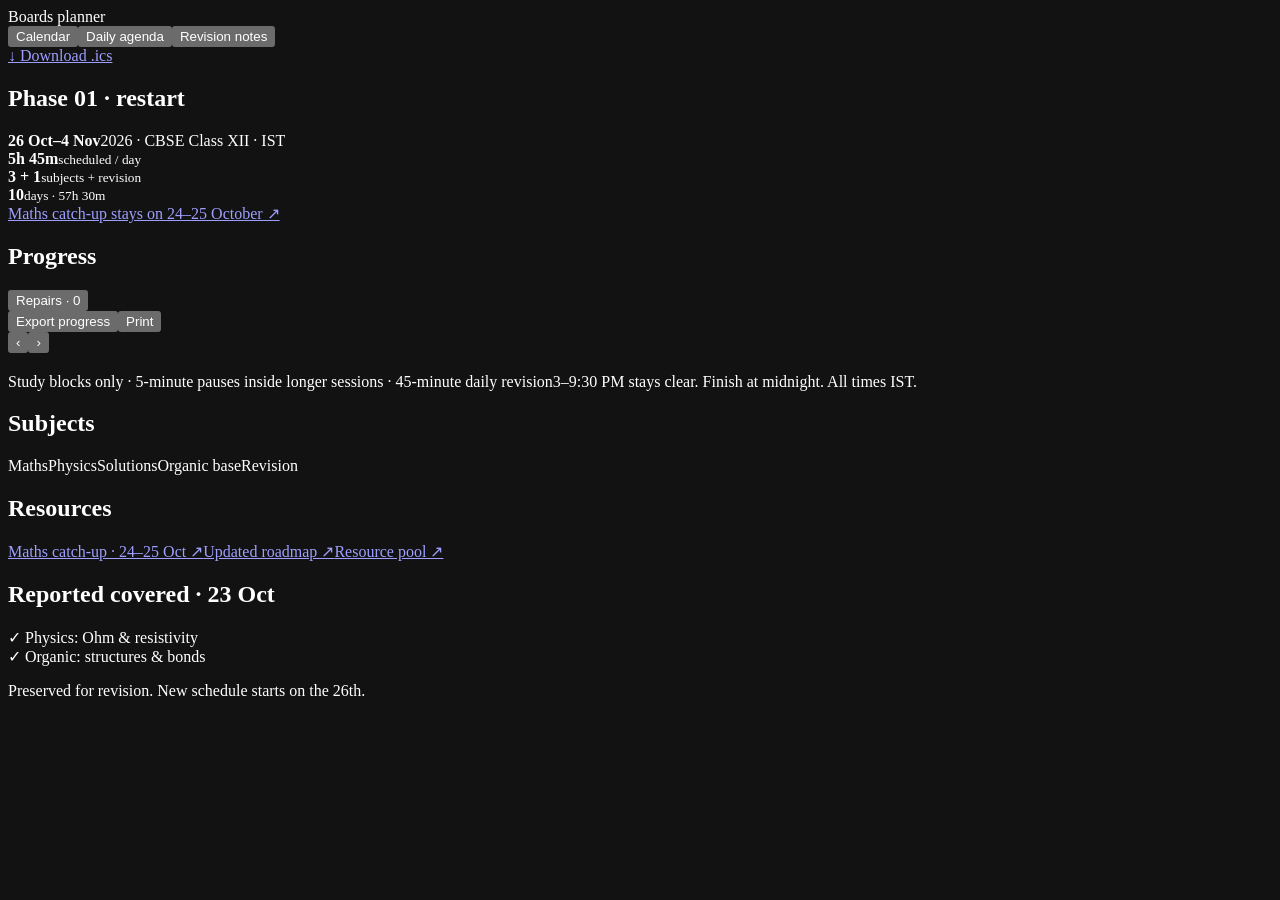
==== commit 395486ba: "new ui" ====
--- a/Planner/phase-01/planner.template.html
+++ b/Planner/phase-01/planner.template.html
@@ -1,16 +1,38 @@
 <!doctype html>
-<html lang="en"><head><meta charset="utf-8"><meta name="viewport" content="width=device-width,initial-scale=1"><meta name="color-scheme" content="light"><meta name="description" content="CBSE XII planner, 26 October–4 November 2026. Three longer subjects plus revision, with resources inside each step."><title>CBSE XII · Phase 1 · 26 Oct–4 Nov</title>
-<style>
-:root{--bg:#f6f8fc;--paper:#fff;--ink:#253047;--muted:#69758b;--line:#e3e8f1;--blue:#4267cf;--maths:#365ec3;--maths-bg:#edf2ff;--organic:#7750bb;--organic-bg:#f3edfd;--physics:#157b76;--physics-bg:#e8f5f2;--solutions:#966512;--solutions-bg:#fff5df;--revision:#b44e6c;--revision-bg:#fceef2}
-*{box-sizing:border-box}body{margin:0;background:var(--bg);color:var(--ink);font:14px/1.55 -apple-system,BlinkMacSystemFont,"Segoe UI",sans-serif}button,input,textarea{font:inherit}button,a,input,textarea,summary{outline-offset:4px}button{cursor:pointer;border:1px solid var(--line);border-radius:9px;padding:8px 12px;background:white;color:var(--ink)}button:hover{background:#f1f4fb}button:disabled{cursor:default;opacity:.35}a{color:var(--blue)}.primary{background:var(--blue);color:#fff;border-color:var(--blue)}.primary:hover{background:#3458bd}.subtle{font-size:12px;color:var(--muted)}.eyebrow{font-size:10px;font-weight:750;text-transform:uppercase;letter-spacing:1.3px}.app{display:grid;grid-template-columns:218px minmax(0,1fr);min-height:100vh}.sidebar{background:white;border-right:1px solid var(--line);padding:28px 21px;height:100vh;position:sticky;top:0;overflow:auto}.brand{font-size:17px;font-weight:750;margin-bottom:28px}.brand i{font-style:normal;color:var(--blue);margin-right:8px}.phase{padding:14px;background:#f1f5ff;border:1px solid #dce4f6;border-radius:12px;margin-bottom:20px}.phase strong{display:block;font-size:17px;margin:5px 0}.nav{display:grid;gap:5px}.nav button{border:0;text-align:left;color:var(--muted)}.nav button[aria-pressed=true]{background:#edf2ff;color:var(--blue)}.days-mini{display:grid;grid-template-columns:repeat(3,1fr);gap:6px;margin:20px 0}.days-mini button{padding:7px 0;font-size:13px}.days-mini small{display:block;font-size:9px;color:var(--muted)}.days-mini .selected{background:var(--blue);border-color:var(--blue);color:white}.days-mini .selected small{color:#fff}.legend{display:grid;gap:8px;font-size:12px;margin:24px 0}.legend span{display:flex;gap:8px;align-items:center}.dot{display:inline-block;width:8px;height:8px;border-radius:50%;background:currentColor}.side-links{border-top:1px solid var(--line);padding-top:18px;display:grid;gap:8px}.side-links a{text-decoration:none;font-size:12px}.history{margin-top:20px;font-size:11px;color:var(--muted)}.history strong{font-size:11px;color:#486556}.history p{margin:6px 0}
-main{min-width:0;padding:25px 28px}.topline{display:flex;justify-content:space-between;gap:10px;align-items:center}.top-actions{display:flex;gap:7px}.top-actions button,.top-actions a{font-size:11px}.top-actions a{border:1px solid var(--line);border-radius:8px;background:white;padding:8px 12px;text-decoration:none}.hero{display:flex;justify-content:space-between;gap:20px;align-items:center;margin:25px 0 18px}.hero h1{font-size:29px;line-height:1.2;letter-spacing:-.9px;margin:0 0 7px}.hero p{margin:0;color:var(--muted);font-size:12px}.stats{display:flex;gap:23px}.stats strong{font-size:22px;display:block;white-space:nowrap}.stats small{color:var(--muted);font-size:10px}.progress-row{display:flex;gap:12px;align-items:center;margin-bottom:21px;font-size:11px;color:var(--muted)}.progress-track{height:5px;border-radius:4px;background:#e3e9f5;width:190px;overflow:hidden}.progress-fill{height:100%;background:var(--blue);width:0}.toolbar{display:flex;justify-content:space-between;align-items:center;gap:10px;flex-wrap:wrap;margin-bottom:14px}.period-controls{display:flex;gap:7px;align-items:center}.period-controls button{font-size:19px;padding:3px 11px}.period-title{font-size:17px;margin:0 7px}.switch{display:flex;background:white;border:1px solid var(--line);border-radius:9px;padding:3px}.switch button{border:0;font-size:12px;padding:5px 12px}.switch .active{background:#edf2ff;color:var(--blue)}.small-note{font-size:11px;color:var(--muted);margin:12px 0}.calendar{border:1px solid var(--line);background:white;border-radius:13px;overflow:auto}.calendar-inner{min-width:960px}.week-head,.time-row{display:grid;grid-template-columns:100px repeat(var(--cols),minmax(120px,1fr))}.week-head{border-bottom:1px solid var(--line);background:#fff}.week-head>div{padding:13px 7px;text-align:center;border-left:1px solid var(--line)}.week-head>div:first-child{border:0;font-size:10px;color:var(--muted);align-content:center}.weekday{display:block;font-size:10px;color:var(--muted);text-transform:uppercase;letter-spacing:.7px}.date-button{border:0;font-size:22px;padding:1px 8px}.date-button.selected{background:var(--blue);color:white;border-radius:50%}.week-head small{display:block;color:var(--muted);font-size:9px}.time-row{border-bottom:1px solid var(--line)}.time-row:last-child{border-bottom:0}.time-label{padding:17px 11px;color:var(--muted);font-size:10px}.time-label strong{display:block;color:#465774;font-weight:600}.grid-cell{border-left:1px solid var(--line);padding:6px;display:flex;min-height:128px}.event{width:100%;text-align:left;border:0;border-left:3px solid var(--event-color);border-radius:8px;background:var(--event-bg);padding:12px 10px;display:flex;flex-direction:column;gap:6px;position:relative}.event:hover{background:var(--event-bg);box-shadow:0 2px 12px #24386417}.event-label{font-size:8px;font-weight:800;text-transform:uppercase;letter-spacing:.6px;color:var(--event-color)}.event-title{font-size:12px;line-height:1.45;font-weight:650}.event-meta{font-size:10px;color:#657289;margin-top:auto}.event.done{opacity:.63}.event.blocked{box-shadow:inset 0 0 0 1px #cd8952}.state-dot{position:absolute;right:6px;top:6px;color:#16745d;background:white;width:17px;height:17px;border-radius:50%;text-align:center;font-size:11px}.calendar-foot{display:flex;justify-content:space-between;gap:14px;font-size:10px;color:var(--muted);margin-top:14px}.daily-summary{margin-bottom:16px;font-size:12px;color:var(--muted)}.daily-summary strong{color:var(--ink)}.day-view{display:grid;grid-template-columns:minmax(0,1fr) 245px;gap:20px}.agenda{display:grid;gap:12px}.agenda-item{display:grid;grid-template-columns:110px minmax(0,1fr);gap:12px}.agenda-time{color:var(--muted);font-size:12px;padding-top:15px}.agenda-time span{display:block;font-size:10px;margin-top:4px}.agenda-item .event{padding:18px;min-height:110px}.agenda-item .event-label{font-size:9px}.agenda-item .event-title{font-size:15px}.info-card{background:white;padding:20px;border:1px solid var(--line);border-radius:12px;align-self:start}.info-card h3{font-size:13px;margin:0 0 12px}.info-card p,.info-card li{font-size:12px;color:var(--muted)}.info-card ul{padding-left:17px}.empty{padding:35px;background:white;border:1px solid var(--line);border-radius:12px;color:var(--muted)}
-.overlay{display:none;position:fixed;inset:0;background:#17294255;z-index:10}.overlay.open{display:block}.drawer{position:absolute;right:0;top:0;bottom:0;width:min(580px,100%);background:white;box-shadow:-8px 0 35px #17294222;overflow:auto;padding:25px 28px}.drawer-top{display:flex;justify-content:space-between;align-items:center;gap:10px}.pill{font-size:10px;border:1px solid var(--line);border-radius:20px;padding:5px 10px}.drawer h2{font-size:25px;line-height:1.25;letter-spacing:-.6px;margin:20px 0 8px}.when{font-size:12px;color:var(--muted);margin-bottom:22px}.step-list{list-style:none;padding:0;margin:0;display:grid;gap:12px}.step-card{border:1px solid var(--line);border-radius:11px;padding:15px 17px}.step-head{display:flex;align-items:center;gap:9px}.step-head input{accent-color:var(--blue);margin:0;width:15px;height:15px}.step-head label{font-size:12px;font-weight:700;flex:1;cursor:pointer}.step-head small{font-size:11px;color:var(--muted)}.step-card p{font-size:13px;line-height:1.65;margin:10px 0 0;white-space:pre-line;color:#45536a}.step-links{display:flex;flex-wrap:wrap;gap:7px;margin-top:12px}.step-link{display:inline-flex;align-items:center;gap:6px;padding:6px 9px;border:1px solid #dfe6f1;border-radius:7px;font-size:11px;text-decoration:none;background:#f8faff;color:#3b589f}.step-link:hover{background:#edf2fd}.step-link small{font-size:9px;color:var(--muted)}.carry{background:#fff8ec;border:1px solid #f0dfbf;border-radius:8px;padding:11px 12px;font-size:12px;margin-bottom:14px}.carry button{font-size:10px;margin-top:7px}.log-label{font-size:11px;color:var(--muted);display:block;margin:20px 0 5px}.drawer textarea,.note-card textarea{width:100%;resize:vertical;min-height:60px;border:1px solid var(--line);border-radius:8px;padding:10px;font-size:12px}.drawer-actions{position:sticky;bottom:-25px;background:white;padding:16px 0 5px;display:flex;gap:8px;border-top:1px solid var(--line);margin-top:17px}.drawer-actions button{flex:1;font-size:12px}.slot-foot{font-size:10px;color:var(--muted);margin:14px 0 0}.note-grid{display:grid;grid-template-columns:repeat(2,minmax(0,1fr));gap:15px}.note-card{background:white;border:1px solid var(--line);border-radius:12px;padding:20px}.note-card h3{margin:5px 0 12px;font-size:17px}.note-card .prompt{font-size:13px;padding:12px;background:#f6f8fd;border-radius:7px}.note-card summary{cursor:pointer;font-size:12px;color:var(--blue);margin:13px 0}.note-card li{font-size:12px;margin:8px 0}.note-card label{display:block;font-size:11px;color:var(--muted);margin:15px 0 5px}.note-card a{font-size:11px}.repair-list{display:grid;gap:10px}.repair-item{padding:17px;border:1px solid var(--line);background:white;border-radius:11px}.repair-item p{font-size:12px;color:var(--muted)}.toast{display:none;position:fixed;bottom:20px;left:50%;transform:translateX(-50%);background:#253047;color:white;border-radius:8px;padding:10px 16px;z-index:30;font-size:12px}.print-view{display:none}
-@media(max-width:1100px){.app{grid-template-columns:180px minmax(0,1fr)}.sidebar{padding:24px 15px}main{padding:23px 20px}.stats{gap:13px}.hero h1{font-size:25px}.day-view{grid-template-columns:1fr}.info-card{display:none}}
-@media(max-width:720px){.app{display:block}.sidebar{position:static;height:auto;padding:14px 16px;display:flex;justify-content:space-between;align-items:center;border-right:0;border-bottom:1px solid var(--line)}.brand{font-size:15px;margin:0}.phase,.days-mini,.legend,.side-links,.history{display:none}.nav{display:flex;gap:1px}.nav button{font-size:11px;padding:7px}.nav button span{display:none}main{padding:18px 15px}.topline>.eyebrow{font-size:8px;letter-spacing:.7px}.top-actions{gap:5px}.top-actions a,.top-actions button{font-size:10px;padding:6px 8px}.hero{margin:20px 0 16px;gap:12px;align-items:start}.hero h1{font-size:25px}.hero p{font-size:11px}.stats{gap:9px}.stats strong{font-size:19px}.stats small{font-size:9px}.stats>div:last-child{display:none}.progress-track{width:95px}.progress-row{gap:8px;flex-wrap:wrap}.period-title{font-size:14px;margin:0 3px}.switch button{font-size:11px;padding:5px 8px}.calendar-foot{font-size:9px;display:block}.calendar-foot span{display:block;margin:6px 0}.agenda-item{grid-template-columns:80px minmax(0,1fr);gap:7px}.agenda-time{font-size:11px}.agenda-item .event{padding:14px;min-height:103px}.agenda-item .event-title{font-size:13px}.drawer{padding:22px 18px}.drawer h2{font-size:23px}.step-card{padding:13px 14px}.step-card p{font-size:12px}.drawer-actions{bottom:-22px}.note-grid{grid-template-columns:1fr}.slot-foot{font-size:10px}}
-@media print{.app,.overlay,.toast{display:none!important}.print-view{display:block}.print-day{page-break-before:always}.print-day:first-child{page-break-before:auto}.print-slot{break-inside:avoid;border-bottom:1px solid #ccc;padding:12px 0}.print-slot h3{font-size:13px}.print-slot p,.print-slot a{font-size:10px}.print-slot a{overflow-wrap:anywhere}}
-</style></head><body>
-<div class="app"><aside class="sidebar"><div class="brand"><i>◫</i>Boards planner</div><div class="phase"><span class="eyebrow">Phase 01 · restart</span><strong>26 Oct–4 Nov</strong><span class="subtle">2026 · CBSE Class XII</span></div><nav class="nav" aria-label="Planner views"><button data-view="week">▦ <span>Calendar</span></button><button data-view="day">☷ <span>Daily agenda</span></button><button data-view="notes">▤ <span>Revision notes</span></button></nav><div class="days-mini" id="miniDays"></div><div class="legend"><span style="color:var(--maths)"><i class="dot"></i>Maths</span><span style="color:var(--physics)"><i class="dot"></i>Physics</span><span style="color:var(--solutions)"><i class="dot"></i>Solutions</span><span style="color:var(--organic)"><i class="dot"></i>Organic base</span><span style="color:var(--revision)"><i class="dot"></i>Revision</span></div><div class="side-links"><a href="Resources/phase-01/maths-precalculus-bridge.html" target="_blank" rel="noopener">Maths catch-up · 24–25 Oct ↗</a><a href="ROADMAP.md" target="_blank" rel="noopener">Updated roadmap ↗</a><a href="Resources/phase-01/RESOURCE_POOL.md" target="_blank" rel="noopener">Resource pool ↗</a></div><div class="history"><strong>Reported covered · 23 Oct</strong><p>✓ Physics: Ohm & resistivity<br>✓ Organic: structures & bonds</p><p>Preserved for revision.<br>New schedule starts on the 26th.</p></div></aside>
-<main><div class="topline"><span class="eyebrow" style="color:var(--muted)">CBSE XII · Learning + continuous revision</span><div class="top-actions"><a href="phase-01-26-october-04-november-2026.ics" download>Download .ics</a><button id="exportProgress">Export progress</button><button id="printButton">Print</button></div></div><div class="hero"><div><h1>One session. Clear next steps.</h1><p>26 October–4 November · Maths catch-up stays on 24–25 October.</p></div><div class="stats"><div><strong>5h 45m</strong><small>scheduled / day</small></div><div><strong>3 + 1</strong><small>subjects + revision</small></div><div><strong>10</strong><small>days · 57h 30m</small></div></div></div><div class="progress-row"><div class="progress-track"><div class="progress-fill" id="progressFill"></div></div><span id="progressText"></span><button id="repairView" style="font-size:10px;padding:4px 9px">Repairs · 0</button></div><div class="toolbar"><div class="period-controls"><button id="prev" aria-label="Previous period">‹</button><button id="next" aria-label="Next period">›</button><h2 class="period-title" id="periodTitle"></h2></div><div class="switch" role="group" aria-label="View"><button data-view="week">Calendar</button><button data-view="day">Day</button><button data-view="notes">Notes</button></div></div><div id="view"></div><div class="calendar-foot"><span>Study blocks only · 5-minute pauses inside longer sessions · 45-minute daily revision</span><span>3–9:30 PM stays clear. Finish at midnight. All times IST.</span></div></main></div>
+<html lang="en"><head><meta charset="utf-8"><meta name="viewport" content="width=device-width,initial-scale=1"><meta name="color-scheme" content="dark"><meta name="description" content="CBSE XII planner, 26 October–4 November 2026. Three longer subjects plus revision, with resources inside each step."><title>CBSE XII · Phase 1 · 26 Oct–4 Nov</title>
+<style>__PLANNER_CSS__</style></head><body>
+<div class="app">
+<header class="site-header">
+ <div class="brand">Boards planner</div>
+ <nav class="nav" aria-label="Planner views"><button data-view="week">Calendar</button><button data-view="day">Daily agenda</button><button data-view="notes">Revision notes</button></nav>
+ <div class="header-actions"><a class="download" href="phase-01-26-october-04-november-2026.ics" download>↓ Download .ics</a></div>
+</header>
+<main>
+ <div class="overview-grid">
+  <section class="panel overview" aria-labelledby="planTitle">
+   <h1 id="planTitle" class="panel-title">Phase 01 · restart</h1>
+   <div class="overview-top"><strong>26 Oct–4 Nov</strong><span>2026 · CBSE Class XII · IST</span></div>
+   <div class="stats"><div><strong>5h 45m</strong><small>scheduled / day</small></div><div><strong>3 + 1</strong><small>subjects + revision</small></div><div><strong>10</strong><small>days · 57h 30m</small></div></div>
+   <a class="catchup" href="Resources/phase-01/maths-precalculus-bridge.html" target="_blank" rel="noopener">Maths catch-up stays on 24–25 October ↗</a>
+  </section>
+  <section class="panel progress-panel" aria-labelledby="progressTitle">
+   <h2 id="progressTitle" class="panel-title">Progress</h2>
+   <div class="progress-row"><span id="progressText"></span><button id="repairView">Repairs · 0</button></div>
+   <div class="progress-track" role="progressbar" aria-label="Study blocks completed" aria-valuemin="0" aria-valuemax="40" aria-valuenow="0"><div class="progress-fill" id="progressFill"></div></div>
+   <div class="progress-tools"><button id="exportProgress">Export progress</button><button id="printButton">Print</button></div>
+  </section>
+ </div>
+ <div class="days-mini" id="miniDays" aria-label="Study dates"></div>
+ <div class="toolbar"><div class="period-controls"><button id="prev" aria-label="Previous period">‹</button><button id="next" aria-label="Next period">›</button><h2 class="period-title" id="periodTitle"></h2></div></div>
+ <div id="view"></div>
+ <div class="calendar-foot"><span>Study blocks only · 5-minute pauses inside longer sessions · 45-minute daily revision</span><span>3–9:30 PM stays clear. Finish at midnight. All times IST.</span></div>
+</main>
+<footer class="support">
+ <section><h2>Subjects</h2><div class="legend"><span><i class="dot"></i>Maths</span><span><i class="dot"></i>Physics</span><span><i class="dot"></i>Solutions</span><span><i class="dot"></i>Organic base</span><span><i class="dot"></i>Revision</span></div></section>
+ <section><h2>Resources</h2><div class="side-links"><a href="Resources/phase-01/maths-precalculus-bridge.html" target="_blank" rel="noopener">Maths catch-up · 24–25 Oct ↗</a><a href="ROADMAP.md" target="_blank" rel="noopener">Updated roadmap ↗</a><a href="Resources/phase-01/RESOURCE_POOL.md" target="_blank" rel="noopener">Resource pool ↗</a></div></section>
+ <section><h2>Reported covered · 23 Oct</h2><div class="history"><p class="covered">✓ Physics: Ohm & resistivity<br>✓ Organic: structures & bonds</p><p>Preserved for revision. New schedule starts on the 26th.</p></div></section>
+</footer>
+</div>
 <div class="overlay" id="overlay"><section class="drawer" id="drawer" role="dialog" aria-modal="true" aria-labelledby="drawerTitle" tabindex="-1"></section></div><div class="toast" id="toast" role="status" aria-live="polite"></div><div class="print-view" id="printView"></div>
 <script id="plannerData" type="application/json">__PLANNER_DATA__</script><script>
 'use strict';
@@ -27,7 +49,7 @@
 function dateLabel(d,o={weekday:'long',day:'numeric',month:'long'}){return new Date(d+'T12:00:00+05:30').toLocaleDateString('en-IN',{...o,timeZone:'Asia/Kolkata'})}
 function eventButton(s){const p=subjects[s.subject],st=state(s.id);return`<button class="event ${st.status==='done'?'done':''} ${st.status==='blocked'?'blocked':''}" data-slot="${s.id}" style="--event-color:${p.color};--event-bg:${p.bg}" aria-label="${esc(dateLabel(s.date)+', '+clock(s.start)+', '+p.label+', '+s.title)}"><span class="event-label">${p.label}</span><span class="event-title">${esc(s.title)}</span><span class="event-meta">${s.duration_minutes} min · ${s.steps.length} steps</span>${st.status==='done'?'<span class="state-dot">✓</span>':st.status==='blocked'?'<span class="state-dot">!</span>':''}</button>`}
 function render(){
- const count=allSlots.filter(s=>state(s.id).status==='done').length;$('#progressText').textContent=`${count} / ${allSlots.length} blocks complete`;$('#progressFill').style.width=count/allSlots.length*100+'%';$('#repairView').textContent='Repairs · '+allSlots.filter(s=>state(s.id).status==='blocked').length;
+ const count=allSlots.filter(s=>state(s.id).status==='done').length;$('#progressText').textContent=`${count} / ${allSlots.length} blocks complete`;$('#progressFill').style.width=count/allSlots.length*100+'%';$('#repairView').textContent='Repairs · '+allSlots.filter(s=>state(s.id).status==='blocked').length;$('#repairView').classList.toggle('has-repairs',allSlots.some(s=>state(s.id).status==='blocked'));$('.progress-track').setAttribute('aria-valuenow',String(count));
  $$('#miniDays button').forEach((b,i)=>b.classList.toggle('selected',i===dayIndex));$$('[data-view]').forEach(b=>{b.classList.toggle('active',b.dataset.view===view);b.setAttribute('aria-pressed',String(b.dataset.view===view))});
  if(view==='week')renderWeek();else if(view==='day')renderDay();else if(view==='notes')renderNotes();else renderRepairs();
  $('#prev').disabled=!['week','day'].includes(view)||(view==='week'?week===0:dayIndex===0);$('#next').disabled=!['week','day'].includes(view)||(view==='week'?week>=Math.ceil(DATA.days.length/7)-1:dayIndex===DATA.days.length-1);
@@ -37,7 +59,7 @@
 function renderNotes(){ $('#periodTitle').textContent='Recall → check → correct';$('#view').innerHTML=`<p class="small-note">Try the prompt first, then reveal the card. Corrections stay in this browser; export them for AI updates.</p><div class="note-grid">${DATA.notes.map(n=>`<article class="note-card" id="note-${n.id}"><span class="eyebrow">${esc(n.subject)}</span><h3>${esc(n.title)}</h3><div class="prompt">${esc(n.prompt)}</div><details><summary>Check revision card</summary><ul>${n.points.map(x=>`<li>${esc(x)}</li>`).join('')}</ul><a href="${esc(encodeURI(n.source))}" target="_blank" rel="noopener">Original reference ↗</a></details><label for="note-input-${n.id}">Personal correction / question</label><textarea id="note-input-${n.id}" data-note="${n.id}">${esc(state('note-'+n.id).text||'')}</textarea></article>`).join('')}</div>`}
 function renderRepairs(){const pending=allSlots.filter(s=>state(s.id).status==='blocked');$('#periodTitle').textContent='Repair the exact gap';$('#view').innerHTML=pending.length?`<p class="small-note">Use the start of the next same-subject block. Replace replay time first; do not borrow meals or sleep.</p><div class="repair-list">${pending.map(s=>`<article class="repair-item"><strong>${esc(s.title)}</strong><p>${dateLabel(s.date)} · ${esc(state(s.id).log||'Return to the first unchecked step.')}</p><button data-slot="${s.id}">Open task ↗</button></article>`).join('')}</div>`:'<div class="empty">No repairs flagged. Record the exact question in a study block if you get stuck.</div>'}
 function stepLinks(step){const links=(step.resources||[]).map(r=>{const url=r.public_url||r.url,local=!url.startsWith('http');return`<a class="step-link" href="${esc(encodeURI(url))}" target="_blank" rel="noopener"><span>${esc(r.label)}</span>${local?'<small>saved file</small>':''}<span aria-hidden="true">↗</span></a>`}).join('');const notes=(step.note_ids||[]).filter(id=>DATA.notes.some(n=>n.id===id)).map(id=>`<button class="step-link" data-open-note="${id}">${esc(DATA.notes.find(n=>n.id===id).title)} ↗</button>`).join('');return links||notes?'<div class="step-links">'+links+notes+'</div>':''}
-function openSlot(id){const s=allSlots.find(s=>s.id===id);if(!s)return;if(!$('#overlay').classList.contains('open'))returnFocus=document.activeElement;currentSlot=s;const st=state(id),p=subjects[s.subject];let h=`<div class="drawer-top"><span class="pill" style="color:${p.color}">${p.label}</span><button id="closeDrawer" aria-label="Close task">×</button></div><h2 id="drawerTitle">${esc(s.title)}</h2><div class="when">${dateLabel(s.date)} · ${clock(s.start)}–${clock(s.end)} · ${s.duration_minutes} min · IST</div>`;const past=allSlots.find(x=>x.subject===s.subject&&x.date<s.date&&state(x.id).status==='blocked');if(past)h+=`<div class="carry"><strong>Repair first:</strong> ${esc(state(past.id).log||past.title)}<br><button data-slot="${past.id}">Open earlier task ↗</button></div>`;h+=`<ol class="step-list">${s.steps.map((step,i)=>`<li class="step-card"><div class="step-head"><input type="checkbox" id="step-${i}" data-step="${i}" ${st.steps?.[i]?'checked':''}><label for="step-${i}">${i+1}. ${esc(step.title)}</label><small>${step.minutes} min</small></div><p>${esc(step.instruction)}</p>${stepLinks(step)}</li>`).join('')}</ol><label class="log-label" for="slotLog">One correction or unfinished question</label><textarea id="slotLog" placeholder="e.g. Ex. 5.1 Q6: still unsure about the left limit.">${esc(st.log||'')}</textarea><p class="slot-foot">Attempt before checking. Saved packs need the project folder. Record unfinished work; no extra night slot is added.</p><div class="drawer-actions"><button id="markRepair">${st.status==='blocked'?'Clear repair flag':'Needs repair'}</button><button class="primary" id="markDone">${st.status==='done'?'Mark unfinished':'Mark complete'}</button></div>`;$('#drawer').innerHTML=h;$('#overlay').classList.add('open');document.body.style.overflow='hidden';$('#closeDrawer').focus()}
+function openSlot(id){const s=allSlots.find(s=>s.id===id);if(!s)return;if(!$('#overlay').classList.contains('open'))returnFocus=document.activeElement;currentSlot=s;const st=state(id),p=subjects[s.subject];let h=`<div class="drawer-top"><span class="pill" style="color:${p.color}">${p.label}</span><button id="closeDrawer" aria-label="Close task">×</button></div><h2 id="drawerTitle">${esc(s.title)}</h2><div class="when">${dateLabel(s.date)} · ${clock(s.start)}–${clock(s.end)} · ${s.duration_minutes} min · IST</div>`;const past=allSlots.find(x=>x.subject===s.subject&&x.date<s.date&&state(x.id).status==='blocked');if(past)h+=`<div class="carry"><strong>Repair first:</strong> ${esc(state(past.id).log||past.title)}<br><button data-slot="${past.id}">Open earlier task ↗</button></div>`;h+=`<ol class="step-list">${s.steps.map((step,i)=>`<li class="step-card"><div class="step-head"><input type="checkbox" id="step-${i}" data-step="${i}" ${st.steps?.[i]?'checked':''}><label for="step-${i}">${i+1}. ${esc(step.title)}</label><small>${step.minutes} min</small></div><p>${esc(step.instruction)}</p>${stepLinks(step)}</li>`).join('')}</ol><label class="log-label" for="slotLog">One correction or unfinished question</label><textarea id="slotLog" placeholder="e.g. Ex. 5.1 Q6: still unsure about the left limit.">${esc(st.log||'')}</textarea><p class="slot-foot">Attempt before checking. Saved packs need the project folder. Record unfinished work; no extra night slot is added.</p><div class="drawer-actions"><button id="markRepair">${st.status==='blocked'?'Clear repair flag':'Needs repair'}</button><button class="primary" id="markDone">${st.status==='done'?'Mark unfinished':'Mark complete'}</button></div>`;$('#drawer').innerHTML=h;$('#drawer').style.setProperty('--panel-accent',p.color);$('#overlay').classList.add('open');document.body.style.overflow='hidden';$('#closeDrawer').focus()}
 function closeDrawer(){const opened=$('#overlay').classList.contains('open');$('#overlay').classList.remove('open');document.body.style.overflow='';currentSlot=null;if(opened&&returnFocus?.isConnected)returnFocus.focus()}
 function updateStatus(status){if(!currentSlot)return;const id=currentSlot.id,next=state(id).status===status?'pending':status;const steps=next==='done'?Object.fromEntries(currentSlot.steps.map((_,i)=>[i,true])):state(id).steps;saved[id]={...state(id),status:next,steps};persist();render();openSlot(id);toast(next==='done'?'Session complete.':next==='blocked'?'Repair saved.':'Marked unfinished.')}
 document.addEventListener('click',e=>{const s=e.target.closest('[data-slot]');if(s){openSlot(s.dataset.slot);return}const v=e.target.closest('[data-view]');if(v){view=v.dataset.view;render();return}const d=e.target.closest('[data-day]');if(d){dayIndex=Number(d.dataset.day);week=Math.floor(dayIndex/7);view='day';render();return}const n=e.target.closest('[data-open-note]');if(n){closeDrawer();view='notes';render();document.getElementById('note-'+n.dataset.openNote)?.scrollIntoView({behavior:'smooth',block:'center'});return}if(e.target.closest('#closeDrawer'))closeDrawer();if(e.target.closest('#markDone'))updateStatus('done');if(e.target.closest('#markRepair'))updateStatus('blocked')});
